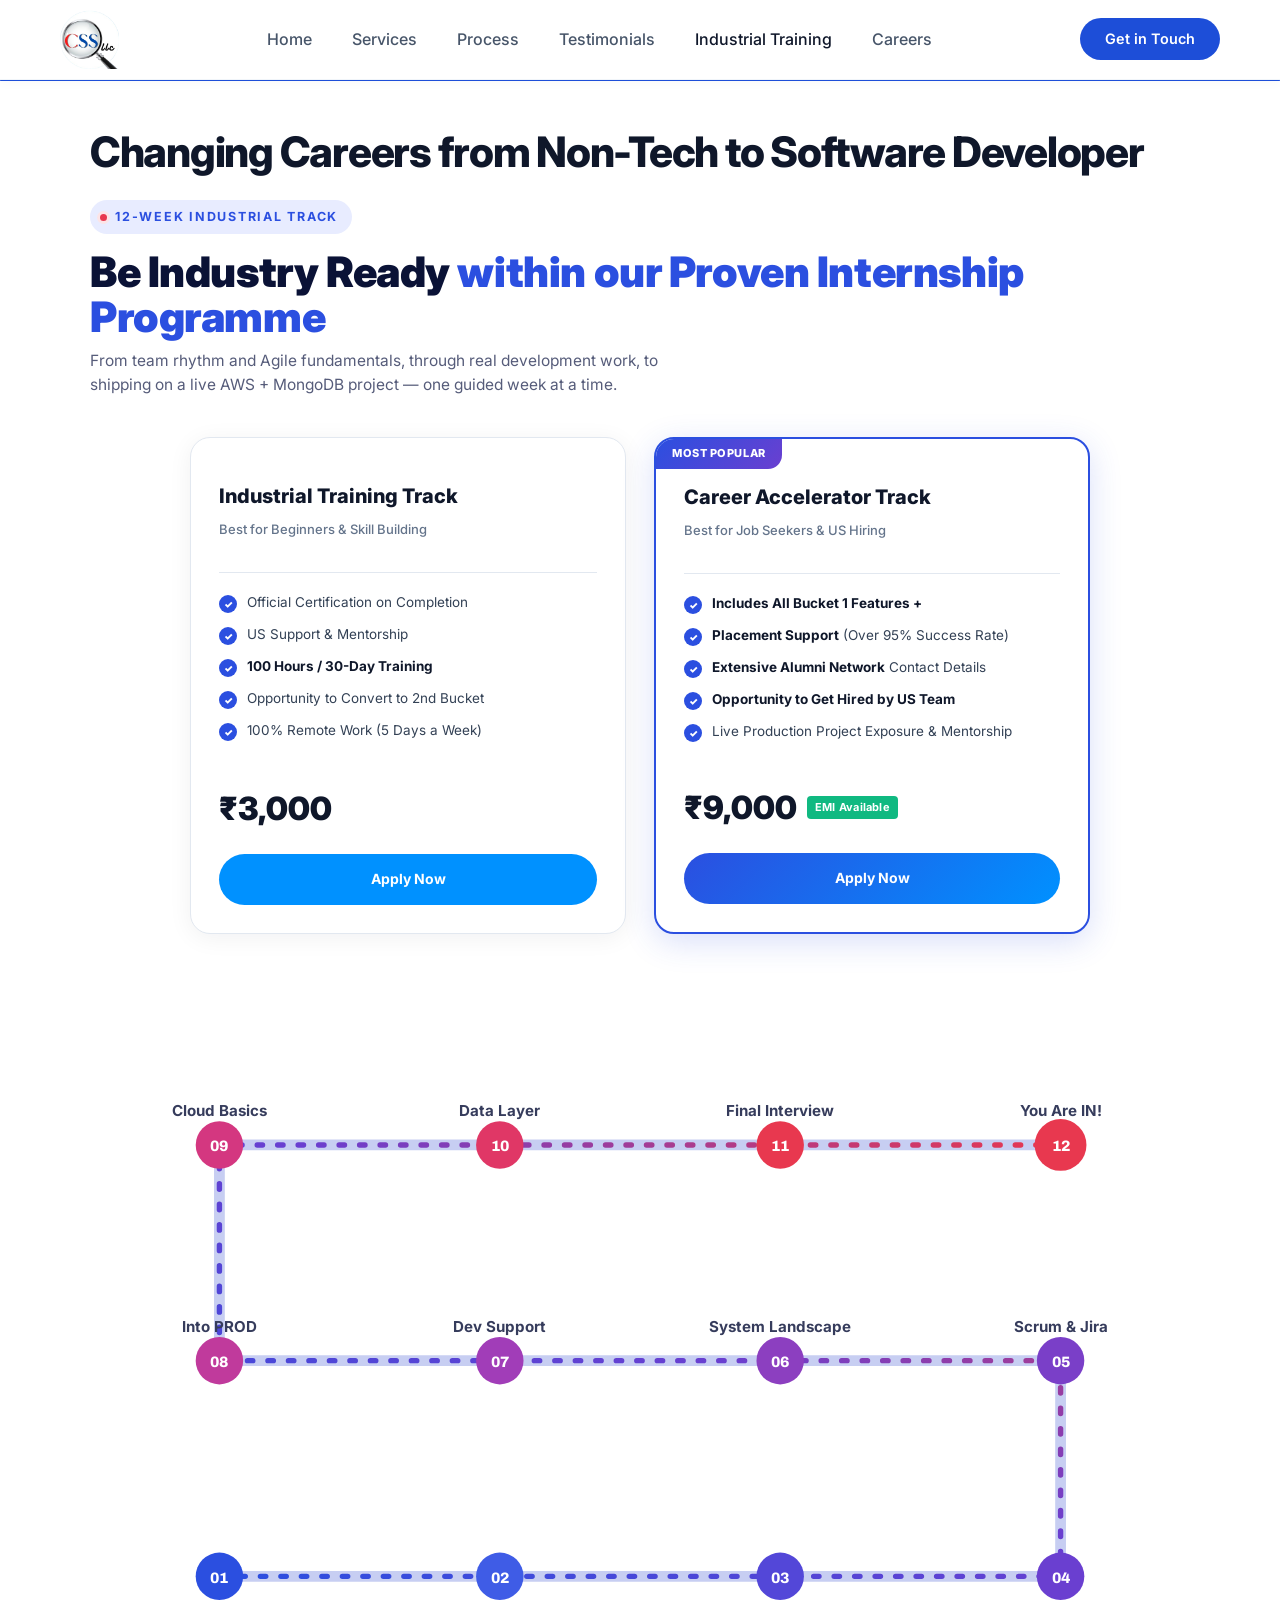
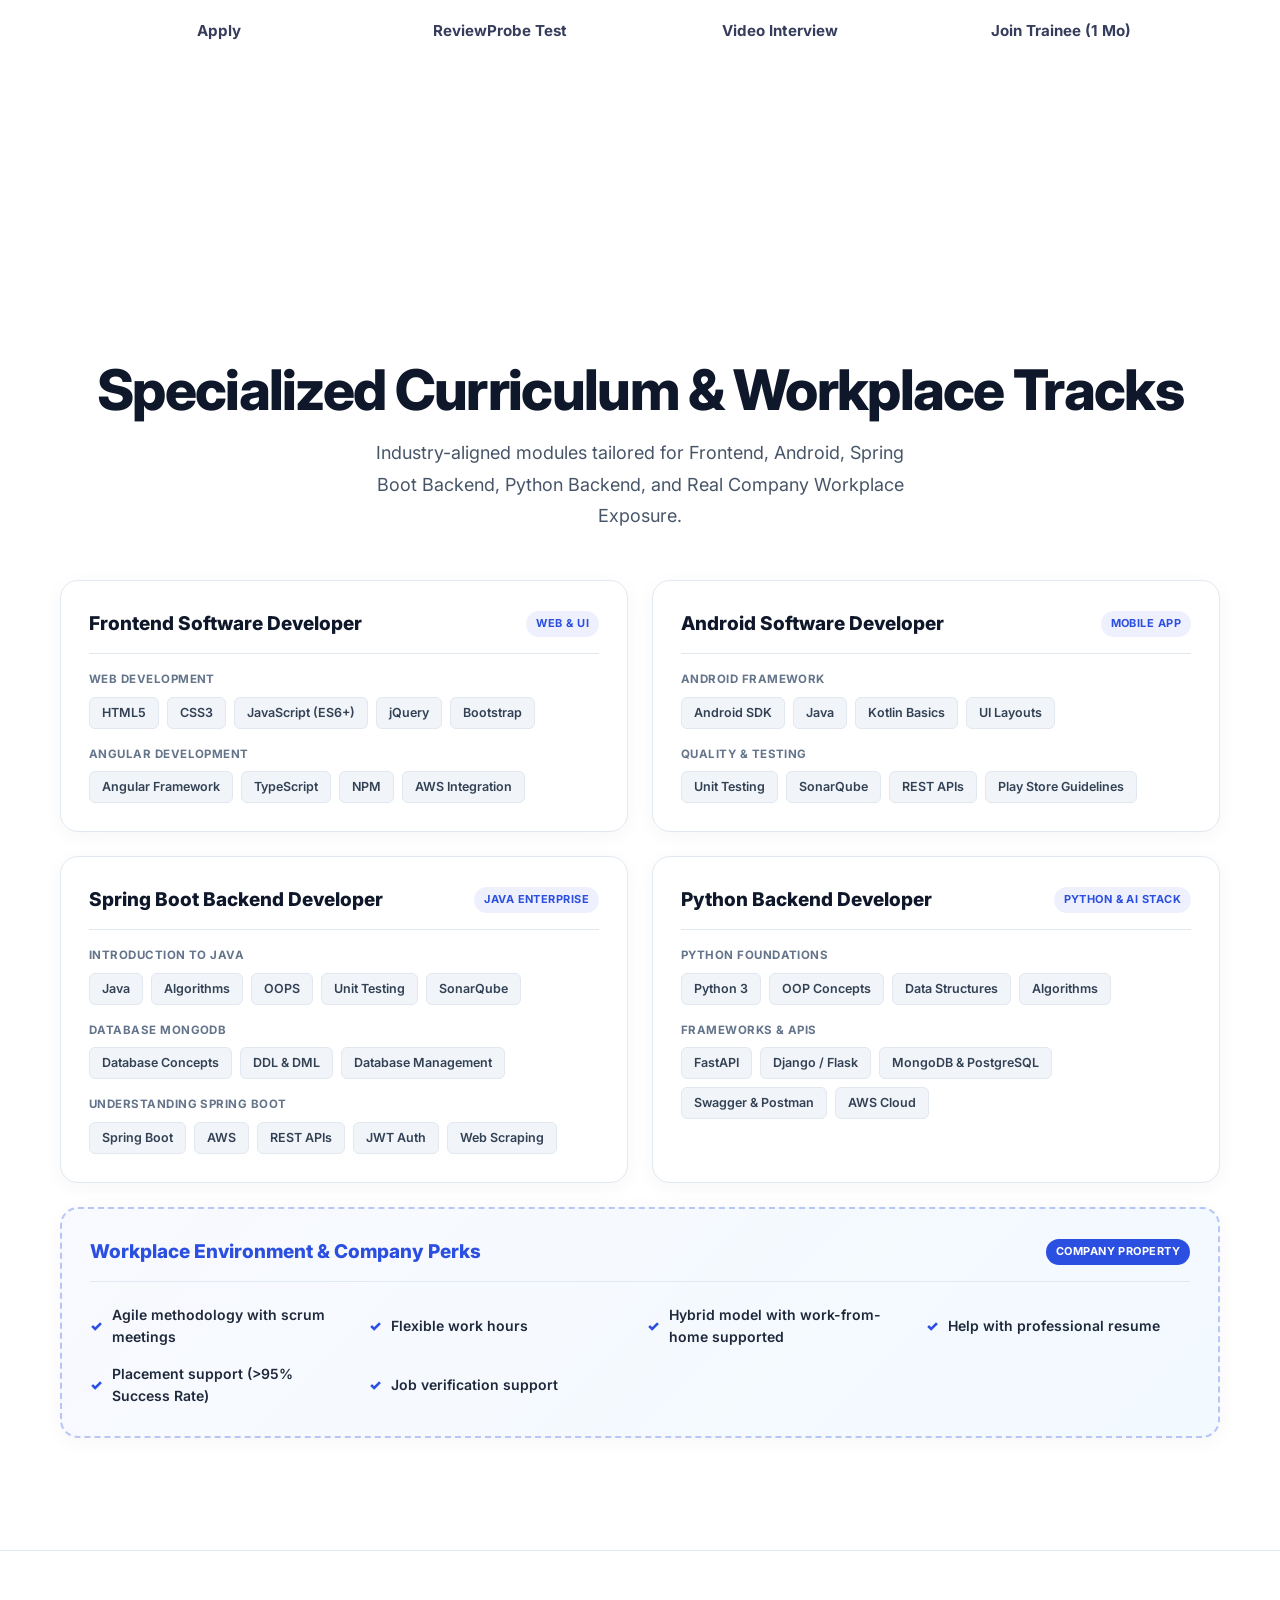
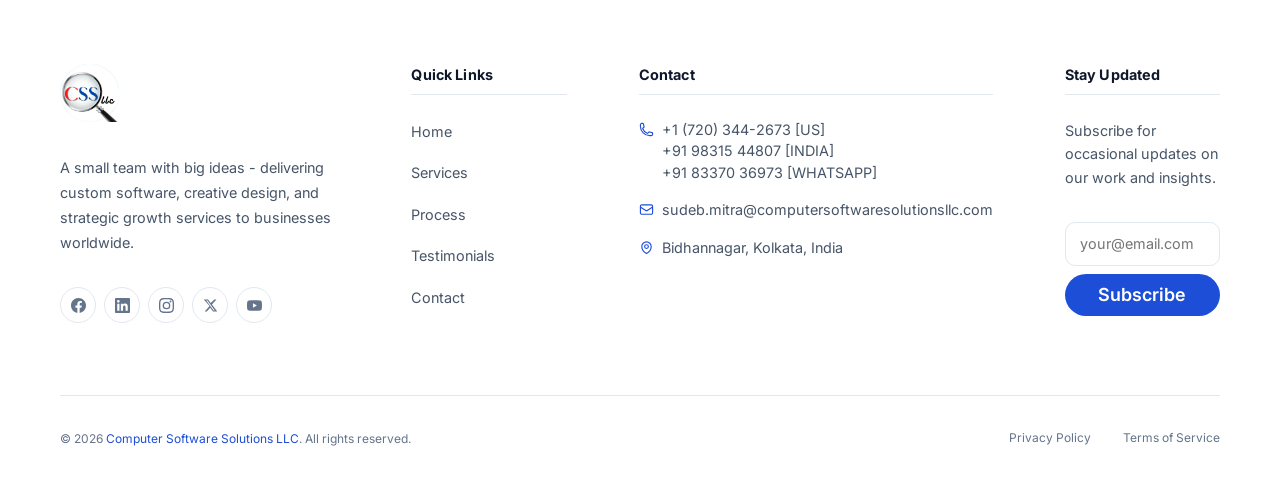
==== industrial-training.html @ b62bfe43 "MVP" ====
<!DOCTYPE html>
<html lang="en">
<head>
  <meta charset="UTF-8" />
  <meta name="viewport" content="width=device-width, initial-scale=1.0" />
  <meta name="description" content="IT Industrial Training by Computer Software Solutions LLC." />
  <title>Industrial Training | Computer Software Solutions LLC</title>

  <!-- Fonts -->
  <link rel="preconnect" href="https://fonts.googleapis.com" />
  <link rel="preconnect" href="https://fonts.gstatic.com" crossorigin />
  <link href="https://fonts.googleapis.com/css2?family=Archivo:wght@700;800;900&family=Inter:wght@400;500;600;700&display=swap" rel="stylesheet" />

  <!-- CSS -->
  <link rel="stylesheet" href="css/style.css" />
  <link rel="stylesheet" href="css/nav.css" />
  <link rel="stylesheet" href="css/footer.css" />
  <link rel="stylesheet" href="css/industrial-training.css" />
</head>

<body>

  <!-- NAVBAR -->
  <header>
    <nav id="navbar" role="navigation" aria-label="Main navigation">
      <div class="container">
        <div class="nav-inner">
          <button id="hamburger" class="hamburger" aria-label="Toggle navigation menu" aria-expanded="false" aria-controls="mobile-menu">
            <span class="hamburger-line"></span>
            <span class="hamburger-line"></span>
            <span class="hamburger-line"></span>
          </button>
          <a href="index.html" class="nav-logo" aria-label="Computer Software Solutions LLC - Home">
            <img src="assets/icons/logo.png" alt="CSSllc Logo" class="nav-logo-img" />
          </a>
          <ul class="nav-links" role="list">
            <li><a href="index.html">Home</a></li>
            <li><a href="index.html#services">Services</a></li>
            <li><a href="index.html#about">Process</a></li>
            <li><a href="index.html#testimonials">Testimonials</a></li>
            <li><a href="industrial-training.html" class="active">Industrial Training</a></li>
            <li><a href="#" data-open-modal="careers">Careers</a></li>
          </ul>
          <div class="nav-cta">
            <a href="index.html#contact" class="btn btn-primary" id="nav-cta-btn">Get in Touch</a>
          </div>
        </div>
      </div>
    </nav>

    <!-- Mobile Drawer -->
    <div id="mobile-menu" class="mobile-menu" role="dialog" aria-label="Mobile navigation">
      <ul class="mobile-menu-links" role="list">
        <li><a href="index.html">Home</a></li>
        <li><a href="index.html#services">Services</a></li>
        <li><a href="index.html#about">Process</a></li>
        <li><a href="index.html#testimonials">Testimonials</a></li>
        <li><a href="industrial-training.html" class="active">Industrial Training</a></li>
        <li><a href="#" data-open-modal="careers">Careers</a></li>
      </ul>
      <div class="mobile-menu-cta">
        <a href="index.html#contact" class="btn btn-primary">Get in Touch</a>
      </div>
    </div>
  </header>

  <!-- 1. FLOWCHART — 12-Week Industrial Track -->
  <style>
    /* ---- Flowchart section scoped styles ---- */
    .fc-wrap { max-width: 1100px; margin: 0 auto; }

    .fc-eyebrow {
      display: inline-flex; align-items: center; gap: 8px;
      font-size: 12.5px; font-weight: 700; letter-spacing: .14em;
      text-transform: uppercase; color: #2b4fe0;
      background: #e8ecff; padding: 7px 14px 7px 10px; border-radius: 999px;
    }
    .fc-eyebrow .fc-dot {
      width: 7px; height: 7px; border-radius: 50%;
      background: #e8384f; box-shadow: 0 0 0 3px #fce4e7;
    }
    .fc-title {
      font-weight: 900; font-size: clamp(26px, 4vw, 42px);
      line-height: 1.06; letter-spacing: -.01em;
      margin: 16px 0 10px; color: #0a1236;
    }
    .fc-title span { color: #2b4fe0; }
    .fc-sub {
      max-width: 580px; color: #565c7a;
      font-size: 15.5px; line-height: 1.55; margin-bottom: 40px;
    }

    /* diagram */
    .fc-diagram { position: relative; margin-bottom: 52px; }
    .fc-diagram svg { width: 100%; height: auto; display: block; overflow: visible; }
    .fc-node-label { font-family: 'Inter', sans-serif; }
    .fc-node-num   { font-family: 'Archivo', sans-serif; font-weight: 800; }
    /* ---- Conveyor belt animation ---- */
    @keyframes fcConveyorMove {
      from { stroke-dashoffset: 19; }
      to   { stroke-dashoffset: 0; }
    }
    .fc-moving-trail {
      animation: fcConveyorMove 0.8s linear infinite;
    }

    @media (max-width: 900px) { .fc-diagram-desktop { display: none; } }
    @media (min-width: 901px) { .fc-diagram-mobile  { display: none; } }

    /* mobile stepper */
    .fc-diagram-mobile { position: relative; padding-left: 40px; margin-bottom: 48px; }
    .fc-vline {
      position: absolute; left: 13px; top: 6px; bottom: 6px; width: 2px;
      background: repeating-linear-gradient(to bottom, #d7dcf3 0 6px, transparent 6px 12px);
    }
    .fc-m-node { position: relative; display: flex; align-items: center; gap: 12px; padding: 9px 0; }
    .fc-m-badge {
      width: 27px; height: 27px; border-radius: 50%; flex-shrink: 0;
      display: flex; align-items: center; justify-content: center;
      color: #fff; font-family: 'Archivo', sans-serif; font-weight: 800; font-size: 11.5px;
      position: relative; z-index: 1; margin-left: -40px;
    }
    .fc-m-title  { font-size: 13.5px; font-weight: 600; color: #10142c; }
    .fc-m-week   {
      font-size: 10.5px; font-weight: 700; color: #565c7a;
      text-transform: uppercase; letter-spacing: .06em; margin-right: 8px;
    }

    /* phase cards */
    .fc-phases { display: grid; grid-template-columns: repeat(3, 1fr); gap: 22px; }
    @media (max-width: 820px) { .fc-phases { grid-template-columns: 1fr; } }

    .fc-phase-card {
      background: #fff; border: 1px solid #d7dcf3; border-radius: 16px;
      padding: 22px 20px; box-shadow: 0 14px 30px -20px rgba(16,26,77,.28);
    }
    .fc-phase-head { display: flex; align-items: center; gap: 10px; margin-bottom: 14px; }
    .fc-phase-chip {
      width: 30px; height: 30px; border-radius: 9px; flex-shrink: 0;
      display: flex; align-items: center; justify-content: center;
      color: #fff; font-family: 'Archivo', sans-serif; font-weight: 800; font-size: 12px;
    }
    .fc-phase-name  { font-family: 'Archivo', sans-serif; font-weight: 800; font-size: 15.5px; color: #0a1236; }
    .fc-phase-weeks { font-size: 11px; color: #565c7a; font-weight: 600; }
    .fc-week-block  { margin-bottom: 14px; }
    .fc-week-block:last-child { margin-bottom: 0; }
    .fc-week-tag {
      display: inline-block; font-size: 10.5px; font-weight: 700;
      letter-spacing: .05em; text-transform: uppercase; color: #565c7a; margin-bottom: 4px;
    }
    .fc-week-desc { font-size: 13.5px; line-height: 1.45; color: #363c5c; }

    /* ---- Goal Bucket Cards ---- */
    .goals-container {
      max-width: 900px;
      margin: 40px auto 60px auto;
    }
    .goals-grid {
      display: grid;
      grid-template-columns: repeat(2, 1fr);
      gap: 28px;
      align-items: stretch;
    }
    @media (max-width: 768px) {
      .goals-grid { grid-template-columns: 1fr; }
    }
    .goal-card {
      position: relative;
      background: #ffffff;
      border: 1px solid #e2e8f0;
      border-radius: 20px;
      padding: 32px 28px 28px;
      display: flex;
      flex-direction: column;
      box-shadow: 0 4px 24px rgba(15, 23, 42, 0.06);
      transition: transform 0.25s ease, box-shadow 0.25s ease;
    }
    .goal-card:hover {
      transform: translateY(-4px);
      box-shadow: 0 12px 32px rgba(15, 23, 42, 0.12);
    }
    .goal-card.featured {
      border: 2px solid #2b4fe0;
      box-shadow: 0 8px 32px rgba(43, 79, 224, 0.18);
    }
    .popular-ribbon {
      position: absolute;
      top: 0;
      left: 0;
      background: linear-gradient(135deg, #2b4fe0, #6a3fd0);
      color: #ffffff;
      font-size: 11px;
      font-weight: 800;
      letter-spacing: 0.05em;
      padding: 6px 16px;
      border-top-left-radius: 18px;
      border-bottom-right-radius: 14px;
      text-transform: uppercase;
    }
    .goal-header {
      margin-bottom: 16px;
      padding-top: 10px;
    }
    .goal-title {
      font-size: 20px;
      font-weight: 800;
      color: #0f172a;
      margin-bottom: 4px;
    }
    .goal-subtitle {
      font-size: 13px;
      color: #64748b;
      font-weight: 500;
    }
    .goal-divider {
      height: 1px;
      background: #e2e8f0;
      margin: 14px 0 20px 0;
    }
    .goal-features {
      list-style: none;
      padding: 0;
      margin: 0 0 24px 0;
      display: flex;
      flex-direction: column;
      gap: 12px;
      flex-grow: 1;
    }
    .goal-features li {
      display: flex;
      align-items: flex-start;
      gap: 10px;
      font-size: 13.5px;
      color: #334155;
      line-height: 1.45;
    }
    .goal-features li strong {
      color: #0f172a;
    }
    .goal-check {
      width: 18px;
      height: 18px;
      border-radius: 50%;
      background: #2b4fe0;
      color: #ffffff;
      display: inline-flex;
      align-items: center;
      justify-content: center;
      font-size: 10px;
      font-weight: 900;
      flex-shrink: 0;
      margin-top: 2px;
    }
    .goal-price-wrap {
      margin-top: auto;
      padding-top: 16px;
      margin-bottom: 20px;
      display: flex;
      align-items: center;
      gap: 10px;
    }
    .goal-price {
      font-size: 32px;
      font-weight: 900;
      color: #0f172a;
    }
    .emi-tag {
      background: #10b981;
      color: #ffffff;
      font-size: 11px;
      font-weight: 700;
      padding: 3px 8px;
      border-radius: 4px;
      letter-spacing: 0.02em;
    }
    .goal-btn {
      width: 100%;
      padding: 14px 20px;
      border-radius: 9999px;
      border: none;
      background: #0091ff;
      color: #ffffff;
      font-size: 14px;
      font-weight: 700;
      cursor: pointer;
      text-align: center;
      text-decoration: none;
      transition: background 0.2s ease, transform 0.2s ease;
      display: block;
    }
    .goal-btn:hover {
      background: #0077e6;
      transform: translateY(-1px);
    }

    /* ---- Detailed Domain & Curriculum Cards ---- */
    .domain-cards-grid {
      display: grid;
      grid-template-columns: repeat(2, 1fr);
      gap: 24px;
      margin-top: 30px;
    }
    @media (max-width: 900px) {
      .domain-cards-grid {
        grid-template-columns: 1fr;
      }
    }
    .domain-card {
      background: #ffffff;
      border: 1px solid #e2e8f0;
      border-radius: 18px;
      padding: 28px;
      box-shadow: 0 4px 20px rgba(15, 23, 42, 0.04);
      display: flex;
      flex-direction: column;
      gap: 16px;
      transition: all 0.25s ease;
    }
    .domain-card:hover {
      transform: translateY(-3px);
      box-shadow: 0 10px 28px rgba(15, 23, 42, 0.08);
      border-color: #2b4fe0;
    }
    .domain-card-header {
      display: flex;
      align-items: center;
      justify-content: space-between;
      border-bottom: 1px solid #e2e8f0;
      padding-bottom: 14px;
    }
    .domain-card-title {
      font-size: 19px;
      font-weight: 800;
      color: #0f172a;
    }
    .domain-badge {
      font-size: 11px;
      font-weight: 700;
      padding: 4px 10px;
      border-radius: 9999px;
      background: rgba(43, 79, 224, 0.08);
      color: #2b4fe0;
      text-transform: uppercase;
      letter-spacing: 0.04em;
    }
    .domain-group {
      display: flex;
      flex-direction: column;
      gap: 8px;
    }
    .domain-group-label {
      font-size: 11.5px;
      font-weight: 700;
      color: #64748b;
      text-transform: uppercase;
      letter-spacing: 0.04em;
    }
    .domain-pill-list {
      display: flex;
      flex-wrap: wrap;
      gap: 8px;
    }
    .domain-pill {
      font-size: 12.5px;
      font-weight: 600;
      padding: 5px 12px;
      border-radius: 6px;
      background: #f1f5f9;
      color: #334155;
      border: 1px solid #e2e8f0;
    }
    .domain-card.workplace-card {
      grid-column: span 2;
      background: linear-gradient(135deg, rgba(43, 79, 224, 0.03), rgba(0, 145, 255, 0.05));
      border: 2px dashed rgba(43, 79, 224, 0.3);
    }
    @media (max-width: 900px) {
      .domain-card.workplace-card {
        grid-column: span 1;
      }
    }
  </style>

  <main style="padding-top: var(--nav-height);">
    <section id="it-flowchart" class="section" aria-label="12-Week Industrial Track Flowchart" style="padding-top: var(--space-2xl);">
      <div class="container">
        <div class="fc-wrap">

          <h1 class="section-title" style="margin-bottom: var(--space-lg); font-size: clamp(26px, 4vw, 42px); color: var(--text-primary); font-weight: 800; line-height: 1.15;">Changing Careers from Non-Tech to Software Developer</h1>

          <span class="fc-eyebrow"><span class="fc-dot"></span>12-WEEK INDUSTRIAL TRACK</span>
          <h2 class="fc-title">Be Industry Ready <span>within our Proven Internship Programme</span></h2>
          <p class="fc-sub">From team rhythm and Agile fundamentals, through real development work, to shipping on a live AWS + MongoDB project — one guided week at a time.</p>

          <!-- ========= 2 GOAL BUCKET CARDS ========= -->
          <div class="goals-container">
            <div class="goals-grid">
              
              <!-- Bucket 1 Card -->
              <div class="goal-card">
                <div class="goal-header">
                  <h3 class="goal-title">Industrial Training Track</h3>
                  <span class="goal-subtitle">Best for Beginners &amp; Skill Building</span>
                </div>
                <div class="goal-divider"></div>
                <ul class="goal-features">
                  <li><span class="goal-check">✓</span><span>Official Certification on Completion</span></li>
                  <li><span class="goal-check">✓</span><span>US Support &amp; Mentorship</span></li>
                  <li><span class="goal-check">✓</span><span><strong>100 Hours / 30-Day Training</strong></span></li>
                  <li><span class="goal-check">✓</span><span>Opportunity to Convert to 2nd Bucket</span></li>
                  <li><span class="goal-check">✓</span><span>100% Remote Work (5 Days a Week)</span></li>
                </ul>
                <div class="goal-price-wrap">
                  <span class="goal-price">₹3,000</span>
                </div>
                <a href="#contact" class="goal-btn">Apply Now</a>
              </div>

              <!-- Bucket 2 Card (Featured) -->
              <div class="goal-card featured">
                <div class="popular-ribbon">Most Popular</div>
                <div class="goal-header">
                  <h3 class="goal-title">Career Accelerator Track</h3>
                  <span class="goal-subtitle">Best for Job Seekers &amp; US Hiring</span>
                </div>
                <div class="goal-divider"></div>
                <ul class="goal-features">
                  <li><span class="goal-check">✓</span><span><strong>Includes All Bucket 1 Features +</strong></span></li>
                  <li><span class="goal-check">✓</span><span><strong>Placement Support</strong> (Over 95% Success Rate)</span></li>
                  <li><span class="goal-check">✓</span><span><strong>Extensive Alumni Network</strong> Contact Details</span></li>
                  <li><span class="goal-check">✓</span><span><strong>Opportunity to Get Hired by US Team</strong></span></li>
                  <li><span class="goal-check">✓</span><span>Live Production Project Exposure &amp; Mentorship</span></li>
                </ul>
                <div class="goal-price-wrap">
                  <span class="goal-price">₹9,000</span>
                  <span class="emi-tag">EMI Available</span>
                </div>
                <a href="#contact" class="goal-btn" style="background: linear-gradient(135deg, #2b4fe0, #0091ff);">Apply Now</a>
              </div>

            </div>
          </div>

          <!-- ========= DESKTOP SERPENTINE DIAGRAM ========= -->
          <div class="fc-diagram fc-diagram-desktop" aria-hidden="true">
            <svg viewBox="0 0 1020 640" xmlns="http://www.w3.org/2000/svg">
              <!-- track path -->
              <path d="M120,540 L380,540 L640,540 L900,540 L900,340 L640,340 L380,340 L120,340 L120,140 L380,140 L640,140 L900,140"
                fill="none" stroke="#c7cef2" stroke-width="10" stroke-linecap="round" stroke-linejoin="round"/>
              <path class="fc-moving-trail" d="M120,540 L380,540 L640,540 L900,540 L900,340 L640,340 L380,340 L120,340 L120,140 L380,140 L640,140 L900,140"
                fill="none" stroke="url(#fcTrailGrad)" stroke-width="5" stroke-linecap="round" stroke-linejoin="round" stroke-dasharray="5 14"/>
              <defs>
                <linearGradient id="fcTrailGrad" x1="0" y1="1" x2="1" y2="0">
                  <stop offset="0%"   stop-color="#2b4fe0"/>
                  <stop offset="55%"  stop-color="#6a3fd0"/>
                  <stop offset="100%" stop-color="#e8384f"/>
                </linearGradient>
              </defs>

              <!-- Row 1 (bottom, steps 1–4) labels below -->
              <g class="fc-node-label" fill="#363c5c" font-size="14">
                <text x="120" y="595" text-anchor="middle" font-weight="700">Apply</text>
                <text x="380" y="595" text-anchor="middle" font-weight="700">ReviewProbe Test</text>
                <text x="640" y="595" text-anchor="middle" font-weight="700">Video Interview</text>
                <text x="900" y="595" text-anchor="middle" font-weight="700">Join Trainee (1 Mo)</text>
              </g>

              <!-- Row 2 (middle, steps 5–8, right to left) labels above -->
              <g class="fc-node-label" fill="#363c5c" font-size="14">
                <text x="900" y="313" text-anchor="middle" font-weight="700">Scrum &amp; Jira</text>
                <text x="640" y="313" text-anchor="middle" font-weight="700">System Landscape</text>
                <text x="380" y="313" text-anchor="middle" font-weight="700">Dev Support</text>
                <text x="120" y="313" text-anchor="middle" font-weight="700">Into PROD</text>
              </g>

              <!-- Row 3 (top, steps 9–12, left to right) labels above -->
              <g class="fc-node-label" fill="#363c5c" font-size="14">
                <text x="120" y="113" text-anchor="middle" font-weight="700">Cloud Basics</text>
                <text x="380" y="113" text-anchor="middle" font-weight="700">Data Layer</text>
                <text x="640" y="113" text-anchor="middle" font-weight="700">Final Interview</text>
                <text x="900" y="113" text-anchor="middle" font-weight="700">You Are IN!</text>
              </g>

              <!-- Nodes -->
              <g>
                <circle cx="120" cy="540" r="22" fill="#2b4fe0"/>
                <circle cx="380" cy="540" r="22" fill="#3f5ce6"/>
                <circle cx="640" cy="540" r="22" fill="#5347d8"/>
                <circle cx="900" cy="540" r="22" fill="#6a3fd0"/>
                <circle cx="900" cy="340" r="22" fill="#7a3fc8"/>
                <circle cx="640" cy="340" r="22" fill="#8c3fc0"/>
                <circle cx="380" cy="340" r="22" fill="#a13db8"/>
                <circle cx="120" cy="340" r="22" fill="#c03a9c"/>
                <circle cx="120" cy="140" r="22" fill="#d43780"/>
                <circle cx="380" cy="140" r="22" fill="#e03766"/>
                <circle cx="640" cy="140" r="22" fill="#e8384f"/>
                <circle cx="900" cy="140" r="24" fill="#e8384f"/>
              </g>
              <g class="fc-node-num" fill="#fff" font-size="14" text-anchor="middle">
                <text x="120" y="546">01</text> <text x="380" y="546">02</text>
                <text x="640" y="546">03</text> <text x="900" y="546">04</text>
                <text x="900" y="346">05</text> <text x="640" y="346">06</text>
                <text x="380" y="346">07</text> <text x="120" y="346">08</text>
                <text x="120" y="146">09</text> <text x="380" y="146">10</text>
                <text x="640" y="146">11</text> <text x="900" y="146">12</text>
              </g>

            </svg>
          </div>

          <!-- ========= MOBILE STEPPER ========= -->
          <div class="fc-diagram fc-diagram-mobile" aria-label="12-step course roadmap">
            <div class="fc-vline"></div>
            <div class="fc-m-node"><div class="fc-m-badge" style="background:#2b4fe0">01</div><div><span class="fc-m-week">Step 1</span><span class="fc-m-title">Apply</span></div></div>
            <div class="fc-m-node"><div class="fc-m-badge" style="background:#3f5ce6">02</div><div><span class="fc-m-week">Step 2</span><span class="fc-m-title">ReviewProbe Screening Test</span></div></div>
            <div class="fc-m-node"><div class="fc-m-badge" style="background:#5347d8">03</div><div><span class="fc-m-week">Step 3</span><span class="fc-m-title">Online Video Interview</span></div></div>
            <div class="fc-m-node"><div class="fc-m-badge" style="background:#6a3fd0">04</div><div><span class="fc-m-week">Step 4</span><span class="fc-m-title">Join as Trainee (1 Month)</span></div></div>
            <div class="fc-m-node"><div class="fc-m-badge" style="background:#7a3fc8">05</div><div><span class="fc-m-week">Step 5</span><span class="fc-m-title">Scrum &amp; Jira Boards</span></div></div>
            <div class="fc-m-node"><div class="fc-m-badge" style="background:#8c3fc0">06</div><div><span class="fc-m-week">Step 6</span><span class="fc-m-title">System Landscape</span></div></div>
            <div class="fc-m-node"><div class="fc-m-badge" style="background:#a13db8">07</div><div><span class="fc-m-week">Step 7</span><span class="fc-m-title">Dev Support</span></div></div>
            <div class="fc-m-node"><div class="fc-m-badge" style="background:#c03a9c">08</div><div><span class="fc-m-week">Step 8</span><span class="fc-m-title">Into PROD</span></div></div>
            <div class="fc-m-node"><div class="fc-m-badge" style="background:#d43780">09</div><div><span class="fc-m-week">Step 9</span><span class="fc-m-title">Cloud Basics</span></div></div>
            <div class="fc-m-node"><div class="fc-m-badge" style="background:#e03766">10</div><div><span class="fc-m-week">Step 10</span><span class="fc-m-title">Data Layer</span></div></div>
            <div class="fc-m-node"><div class="fc-m-badge" style="background:#e8384f">11</div><div><span class="fc-m-week">Step 11</span><span class="fc-m-title">Final Interview</span></div></div>
            <div class="fc-m-node"><div class="fc-m-badge" style="background:#e8384f">12</div><div><span class="fc-m-week">Step 12</span><span class="fc-m-title">You Are IN! 🎉</span></div></div>
          </div>

        </div><!-- /.fc-wrap -->
      </div><!-- /.container -->
    </section>

    <!-- 2. SPECIALIZED CURRICULUM TRACKS & WORKPLACE ENVIRONMENT -->
    <section class="it-roadmap section">
      <div class="container">
        
        <div class="section-header centered" style="margin-bottom: var(--space-2xl);">
          <h2 class="section-title">Specialized Curriculum &amp; Workplace Tracks</h2>
          <p class="section-subtitle">
            Industry-aligned modules tailored for Frontend, Android, Spring Boot Backend, Python Backend, and Real Company Workplace Exposure.
          </p>
        </div>

        <div class="domain-cards-grid">

          <!-- Card 1: Frontend Software Developer -->
          <div class="domain-card">
            <div class="domain-card-header">
              <h3 class="domain-card-title">Frontend Software Developer</h3>
              <span class="domain-badge">Web &amp; UI</span>
            </div>
            
            <div class="domain-group">
              <span class="domain-group-label">Web Development</span>
              <div class="domain-pill-list">
                <span class="domain-pill">HTML5</span>
                <span class="domain-pill">CSS3</span>
                <span class="domain-pill">JavaScript (ES6+)</span>
                <span class="domain-pill">jQuery</span>
                <span class="domain-pill">Bootstrap</span>
              </div>
            </div>

            <div class="domain-group">
              <span class="domain-group-label">Angular Development</span>
              <div class="domain-pill-list">
                <span class="domain-pill">Angular Framework</span>
                <span class="domain-pill">TypeScript</span>
                <span class="domain-pill">NPM</span>
                <span class="domain-pill">AWS Integration</span>
              </div>
            </div>
          </div>

          <!-- Card 2: Android Software Developer -->
          <div class="domain-card">
            <div class="domain-card-header">
              <h3 class="domain-card-title">Android Software Developer</h3>
              <span class="domain-badge">Mobile App</span>
            </div>

            <div class="domain-group">
              <span class="domain-group-label">Android Framework</span>
              <div class="domain-pill-list">
                <span class="domain-pill">Android SDK</span>
                <span class="domain-pill">Java</span>
                <span class="domain-pill">Kotlin Basics</span>
                <span class="domain-pill">UI Layouts</span>
              </div>
            </div>

            <div class="domain-group">
              <span class="domain-group-label">Quality &amp; Testing</span>
              <div class="domain-pill-list">
                <span class="domain-pill">Unit Testing</span>
                <span class="domain-pill">SonarQube</span>
                <span class="domain-pill">REST APIs</span>
                <span class="domain-pill">Play Store Guidelines</span>
              </div>
            </div>
          </div>

          <!-- Card 3: Spring Boot Backend Developer -->
          <div class="domain-card">
            <div class="domain-card-header">
              <h3 class="domain-card-title">Spring Boot Backend Developer</h3>
              <span class="domain-badge">Java Enterprise</span>
            </div>

            <div class="domain-group">
              <span class="domain-group-label">Introduction to Java</span>
              <div class="domain-pill-list">
                <span class="domain-pill">Java</span>
                <span class="domain-pill">Algorithms</span>
                <span class="domain-pill">OOPS</span>
                <span class="domain-pill">Unit Testing</span>
                <span class="domain-pill">SonarQube</span>
              </div>
            </div>

            <div class="domain-group">
              <span class="domain-group-label">Database MongoDB</span>
              <div class="domain-pill-list">
                <span class="domain-pill">Database Concepts</span>
                <span class="domain-pill">DDL &amp; DML</span>
                <span class="domain-pill">Database Management</span>
              </div>
            </div>

            <div class="domain-group">
              <span class="domain-group-label">Understanding Spring Boot</span>
              <div class="domain-pill-list">
                <span class="domain-pill">Spring Boot</span>
                <span class="domain-pill">AWS</span>
                <span class="domain-pill">REST APIs</span>
                <span class="domain-pill">JWT Auth</span>
                <span class="domain-pill">Web Scraping</span>
              </div>
            </div>
          </div>

          <!-- Card 4: Python Backend Developer -->
          <div class="domain-card">
            <div class="domain-card-header">
              <h3 class="domain-card-title">Python Backend Developer</h3>
              <span class="domain-badge">Python &amp; AI Stack</span>
            </div>

            <div class="domain-group">
              <span class="domain-group-label">Python Foundations</span>
              <div class="domain-pill-list">
                <span class="domain-pill">Python 3</span>
                <span class="domain-pill">OOP Concepts</span>
                <span class="domain-pill">Data Structures</span>
                <span class="domain-pill">Algorithms</span>
              </div>
            </div>

            <div class="domain-group">
              <span class="domain-group-label">Frameworks &amp; APIs</span>
              <div class="domain-pill-list">
                <span class="domain-pill">FastAPI</span>
                <span class="domain-pill">Django / Flask</span>
                <span class="domain-pill">MongoDB &amp; PostgreSQL</span>
                <span class="domain-pill">Swagger &amp; Postman</span>
                <span class="domain-pill">AWS Cloud</span>
              </div>
            </div>
          </div>

          <!-- Card 5: Workplace Environment (Full Width) -->
          <div class="domain-card workplace-card">
            <div class="domain-card-header">
              <h3 class="domain-card-title" style="color: #2b4fe0;">Workplace Environment &amp; Company Perks</h3>
              <span class="domain-badge" style="background: #2b4fe0; color: #fff;">Company Property</span>
            </div>

            <div style="display: grid; grid-template-columns: repeat(auto-fit, minmax(260px, 1fr)); gap: 14px; margin-top: 6px;">
              <div style="display: flex; align-items: center; gap: 10px; font-size: 14px; font-weight: 600; color: #1e293b;">
                <span style="color: #2b4fe0; font-weight: 900;">✓</span> Agile methodology with scrum meetings
              </div>
              <div style="display: flex; align-items: center; gap: 10px; font-size: 14px; font-weight: 600; color: #1e293b;">
                <span style="color: #2b4fe0; font-weight: 900;">✓</span> Flexible work hours
              </div>
              <div style="display: flex; align-items: center; gap: 10px; font-size: 14px; font-weight: 600; color: #1e293b;">
                <span style="color: #2b4fe0; font-weight: 900;">✓</span> Hybrid model with work-from-home supported
              </div>
              <div style="display: flex; align-items: center; gap: 10px; font-size: 14px; font-weight: 600; color: #1e293b;">
                <span style="color: #2b4fe0; font-weight: 900;">✓</span> Help with professional resume
              </div>
              <div style="display: flex; align-items: center; gap: 10px; font-size: 14px; font-weight: 600; color: #1e293b;">
                <span style="color: #2b4fe0; font-weight: 900;">✓</span> Placement support (&gt;95% Success Rate)
              </div>
              <div style="display: flex; align-items: center; gap: 10px; font-size: 14px; font-weight: 600; color: #1e293b;">
                <span style="color: #2b4fe0; font-weight: 900;">✓</span> Job verification support
              </div>
            </div>
          </div>

        </div>

      </div>
    </section>

  </main>

  <!-- FOOTER -->
  <footer id="footer" role="contentinfo">
    <div class="container">
      <div class="footer-main">
        <div class="footer-grid">

          <!-- Brand -->
          <div class="footer-brand">
            <a href="index.html" class="footer-logo" aria-label="CSSllc - Home">
              <img src="assets/icons/logo.png" alt="CSSllc Logo" class="footer-logo-img" />
            </a>
            <p class="footer-blurb">
              A small team with big ideas - delivering custom software, creative design,
              and strategic growth services to businesses worldwide.
            </p>
            <div class="footer-socials">
              <!-- Facebook -->
              <a href="https://facebook.com/csslc.india" class="footer-social-link" aria-label="CSSllc on Facebook" target="_blank" rel="noopener noreferrer">
                <svg xmlns="http://www.w3.org/2000/svg" viewBox="0 0 24 24" fill="currentColor" aria-hidden="true"><path d="M24 12.073c0-6.627-5.373-12-12-12s-12 5.373-12 12c0 5.99 4.388 10.954 10.125 11.854v-8.385H7.078v-3.47h3.047V9.43c0-3.007 1.792-4.669 4.533-4.669 1.312 0 2.686.235 2.686.235v2.953H15.83c-1.491 0-1.956.925-1.956 1.874v2.25h3.328l-.532 3.47h-2.796v8.385C19.612 23.027 24 18.062 24 12.073z"/></svg>
              </a>
              <!-- LinkedIn -->
              <a href="#" class="footer-social-link" aria-label="CSSllc on LinkedIn" rel="noopener noreferrer">
                <svg xmlns="http://www.w3.org/2000/svg" viewBox="0 0 24 24" fill="currentColor" aria-hidden="true"><path d="M20.447 20.452h-3.554v-5.569c0-1.328-.027-3.037-1.852-3.037-1.853 0-2.136 1.445-2.136 2.939v5.667H9.351V9h3.414v1.561h.046c.477-.9 1.637-1.85 3.37-1.85 3.601 0 4.267 2.37 4.267 5.455v6.286zM5.337 7.433a2.062 2.062 0 0 1-2.063-2.065 2.064 2.064 0 1 1 2.063 2.065zm1.782 13.019H3.555V9h3.564v11.452zM22.225 0H1.771C.792 0 0 .774 0 1.729v20.542C0 23.227.792 24 1.771 24h20.451C23.2 24 24 23.227 24 22.271V1.729C24 .774 23.2 0 22.222 0h.003z"/></svg>
              </a>
              <!-- Instagram -->
              <a href="#" class="footer-social-link" aria-label="CSSllc on Instagram" rel="noopener noreferrer">
                <svg xmlns="http://www.w3.org/2000/svg" viewBox="0 0 24 24" fill="currentColor" aria-hidden="true"><path d="M12 2.163c3.204 0 3.584.012 4.85.07 3.252.148 4.771 1.691 4.919 4.919.058 1.265.069 1.645.069 4.849 0 3.205-.012 3.584-.069 4.849-.149 3.225-1.664 4.771-4.919 4.919-1.266.058-1.644.07-4.85.07-3.204 0-3.584-.012-4.849-.07-3.26-.149-4.771-1.699-4.919-4.92-.058-1.265-.07-1.644-.07-4.849 0-3.204.013-3.583.07-4.849.149-3.227 1.664-4.771 4.919-4.919 1.266-.057 1.645-.069 4.849-.069zM12 0C8.741 0 8.333.014 7.053.072 2.695.272.273 2.69.073 7.052.014 8.333 0 8.741 0 12c0 3.259.014 3.668.072 4.948.2 4.358 2.618 6.78 6.98 6.98C8.333 23.986 8.741 24 12 24c3.259 0 3.668-.014 4.948-.072 4.354-.2 6.782-2.618 6.979-6.98.059-1.28.073-1.689.073-4.948 0-3.259-.014-3.667-.072-4.947-.196-4.354-2.617-6.78-6.979-6.98C15.668.014 15.259 0 12 0zm0 5.838a6.162 6.162 0 1 0 0 12.324 6.162 6.162 0 0 0 0-12.324zM12 16a4 4 0 1 1 0-8 4 4 0 0 1 0 8zm6.406-11.845a1.44 1.44 0 1 0 0 2.881 1.44 1.44 0 0 0 0-2.881z"/></svg>
              </a>
              <!-- Twitter/X -->
              <a href="#" class="footer-social-link" aria-label="CSSllc on X (Twitter)" rel="noopener noreferrer">
                <svg xmlns="http://www.w3.org/2000/svg" viewBox="0 0 24 24" fill="currentColor" aria-hidden="true"><path d="M18.244 2.25h3.308l-7.227 8.26 8.502 11.24H16.17l-4.714-6.231-5.401 6.231H2.744l7.737-8.835L1.254 2.25H8.08l4.259 5.629L18.244 2.25zM17.083 20.06h1.833L7.084 4.126H5.117z"/></svg>
              </a>
              <!-- YouTube -->
              <a href="#" class="footer-social-link" aria-label="CSSllc on YouTube" rel="noopener noreferrer">
                <svg xmlns="http://www.w3.org/2000/svg" viewBox="0 0 24 24" fill="currentColor" aria-hidden="true"><path d="M23.498 6.186a3.016 3.016 0 0 0-2.122-2.136C19.505 3.545 12 3.545 12 3.545s-7.505 0-9.377.505A3.017 3.017 0 0 0 .502 6.186C0 8.07 0 12 0 12s0 3.93.502 5.814a3.016 3.016 0 0 0 2.122 2.136c1.871.505 9.376.505 9.376.505s7.505 0 9.377-.505a3.015 3.015 0 0 0 2.122-2.136C24 15.93 24 12 24 12s0-3.93-.502-5.814zM9.545 15.568V8.432L15.818 12l-6.273 3.568z"/></svg>
              </a>
            </div>
          </div>

          <!-- Quick Links -->
          <div class="footer-col">
            <h3 class="footer-col-title">Quick Links</h3>
            <nav aria-label="Footer quick links">
              <ul class="footer-links">
                <li><a href="index.html">Home</a></li>
                <li><a href="index.html#services">Services</a></li>
                <li><a href="index.html#about">Process</a></li>
                <li><a href="index.html#testimonials">Testimonials</a></li>
                <li><a href="index.html#contact">Contact</a></li>
              </ul>
            </nav>
          </div>

          <!-- Contact Info -->
          <div class="footer-col">
            <h3 class="footer-col-title">Contact</h3>
            <ul class="footer-contact-items">
              <li class="footer-contact-item">
                <svg xmlns="http://www.w3.org/2000/svg" fill="none" viewBox="0 0 24 24" stroke-width="1.8" stroke="currentColor" aria-hidden="true"><path stroke-linecap="round" stroke-linejoin="round" d="M2.25 6.75c0 8.284 6.716 15 15 15h2.25a2.25 2.25 0 0 0 2.25-2.25v-1.372c0-.516-.351-.966-.852-1.091l-4.423-1.106c-.44-.11-.902.055-1.173.417l-.97 1.293c-.282.376-.769.542-1.21.38a12.035 12.035 0 0 1-7.143-7.143c-.162-.441.004-.928.38-1.21l1.293-.97c.363-.271.527-.734.417-1.173L6.963 3.102a1.125 1.125 0 0 0-1.091-.852H4.5A2.25 2.25 0 0 0 2.25 4.5v2.25z"/></svg>
                <div>
                  <a href="tel:+17203442673">+1 (720) 344-2673 [US]</a><br />
                  <a href="tel:+919831544807">+91 98315 44807 [INDIA]</a><br />
                  <a href="https://wa.me/918337036973" target="_blank" rel="noopener">+91 83370 36973 [WHATSAPP]</a>
                </div>
              </li>
              <li class="footer-contact-item">
                <svg xmlns="http://www.w3.org/2000/svg" fill="none" viewBox="0 0 24 24" stroke-width="1.8" stroke="currentColor" aria-hidden="true"><path stroke-linecap="round" stroke-linejoin="round" d="M21.75 6.75v10.5a2.25 2.25 0 0 1-2.25 2.25h-15a2.25 2.25 0 0 1-2.25-2.25V6.75m19.5 0A2.25 2.25 0 0 0 19.5 4.5h-15a2.25 2.25 0 0 0-2.25 2.25m19.5 0v.243a2.25 2.25 0 0 1-1.07 1.916l-7.5 4.615a2.25 2.25 0 0 1-2.36 0L3.32 8.91a2.25 2.25 0 0 1-1.07-1.916V6.75"/></svg>
                <a href="mailto:sudeb.mitra@computersoftwaresolutionsllc.com">sudeb.mitra@computersoftwaresolutionsllc.com</a>
              </li>
              <li class="footer-contact-item">
                <svg xmlns="http://www.w3.org/2000/svg" fill="none" viewBox="0 0 24 24" stroke-width="1.8" stroke="currentColor" aria-hidden="true"><path stroke-linecap="round" stroke-linejoin="round" d="M15 10.5a3 3 0 1 1-6 0 3 3 0 0 1 6 0Z"/><path stroke-linecap="round" stroke-linejoin="round" d="M19.5 10.5c0 7.142-7.5 11.25-7.5 11.25S4.5 17.642 4.5 10.5a7.5 7.5 0 1 1 15 0Z"/></svg>
                <span>Bidhannagar, Kolkata, India</span>
              </li>
            </ul>
          </div>

          <!-- Newsletter -->
          <div class="footer-col">
            <h3 class="footer-col-title">Stay Updated</h3>
            <p style="font-size:var(--fs-sm);color:var(--text-secondary);line-height:1.65;">
              Subscribe for occasional updates on our work and insights.
            </p>
            <form class="newsletter-form" aria-label="Newsletter subscription" novalidate style="display:flex;flex-direction:column;gap:var(--space-sm);margin-top:var(--space-sm);">
              <input type="email" class="newsletter-input" placeholder="your@email.com"
                aria-label="Email for newsletter" autocomplete="email"
                style="background:var(--bg-card);border:1px solid var(--border);border-radius:var(--radius-md);padding:0.75rem 0.9rem;color:var(--text-primary);font-size:var(--fs-sm);outline:none;width:100%;min-height:44px;transition:border-color var(--transition-fast);" />
              <button type="submit" class="btn btn-primary newsletter-btn" id="newsletter-submit-btn"
                style="width:100%;padding:0.7rem;">Subscribe</button>
            </form>
          </div>

        </div>
      </div>

      <!-- Footer Bottom -->
      <div class="footer-bottom">
        <p class="footer-copyright">
          &copy; <span id="footer-year"></span>
          <a href="index.html">Computer Software Solutions LLC</a>. All rights reserved.
        </p>
        <nav class="footer-bottom-links" aria-label="Legal">
          <a href="#">Privacy Policy</a>
          <a href="#">Terms of Service</a>
        </nav>
      </div>

    </div>
  </footer>

  <script src="js/main.js" defer></script>
  <script>document.getElementById('footer-year').textContent = new Date().getFullYear();</script>
</body>
</html>
---- css/style.css ----
/* ============================================================
   CSSLLC — Global Design System v2
   style.css | Dark editorial charcoal palette (per DESIGN.md)
   ============================================================ */

/* ---------- Google Fonts ---------- */
@import url('https://fonts.googleapis.com/css2?family=Inter:ital,wght@0,300;0,400;0,500;0,600;0,700;0,800;0,900;1,400&display=swap');

/* ---------- Design Tokens ---------- */
:root {
  /* Colors — Modern Blue & White light theme */
  --bg-primary:     #FFFFFF;
  --bg-secondary:   #F8FAFC;
  --bg-card:        #FFFFFF;
  --bg-card-hover:  #EFF6FF;
  --text-primary:   #0F172A;
  --text-secondary: #475569;
  --text-muted:     #64748B;
  --accent:         #1D4ED8;
  --accent-hover:   #1E40AF;
  --accent-light:   rgba(29, 78, 216, 0.08);
  --border:         #E2E8F0;
  --border-accent:  rgba(29, 78, 216, 0.3);
  --border-light:   #F1F5F9;

  /* Typography */
  --font-family: 'Inter', -apple-system, BlinkMacSystemFont, 'Segoe UI', sans-serif;
  --fs-xs:   clamp(0.65rem,  1.4vw, 0.75rem);
  --fs-sm:   clamp(0.8rem,   1.8vw, 0.9rem);
  --fs-base: clamp(0.9rem,   2vw,   1rem);
  --fs-md:   clamp(1rem,     2.2vw, 1.125rem);
  --fs-lg:   clamp(1.1rem,   2.5vw, 1.25rem);
  --fs-xl:   clamp(1.2rem,   3vw,   1.5rem);
  --fs-2xl:  clamp(1.4rem,   3.5vw, 2rem);
  --fs-3xl:  clamp(1.8rem,   4vw,   2.5rem);
  --fs-4xl:  clamp(2.2rem,   5.5vw, 3.5rem);
  --fs-hero: clamp(2.4rem,   6.5vw, 5rem);

  /* Spacing */
  --space-xs:  0.25rem;
  --space-sm:  0.5rem;
  --space-md:  1rem;
  --space-lg:  1.5rem;
  --space-xl:  2rem;
  --space-2xl: 3rem;
  --space-3xl: 4.5rem;
  --space-4xl: 7rem;
  --section-py: clamp(4rem, 9vw, 7rem);

  /* Borders & Shape */
  --radius-sm:   4px;
  --radius-md:   10px;
  --radius-lg:   16px;
  --radius-pill: 9999px;

  /* Transitions */
  --transition-fast: 0.15s ease;
  --transition-base: 0.28s ease;
  --transition-slow: 0.5s ease;

  /* Layout */
  --container-max: 1240px;
  --container-px:  clamp(1.25rem, 5vw, 2.5rem);
  --nav-height:    80px;
}

/* ---------- Reset ---------- */
*, *::before, *::after {
  box-sizing: border-box;
  margin: 0;
  padding: 0;
}

html {
  scroll-behavior: smooth;
  scroll-padding-top: var(--nav-height);
  font-size: 16px;
}

body {
  font-family: var(--font-family);
  font-size: var(--fs-base);
  color: var(--text-primary);
  background-color: var(--bg-primary);
  line-height: 1.6;
  overflow-x: hidden;
  -webkit-font-smoothing: antialiased;
}

img, video { max-width: 100%; height: auto; display: block; }
a { color: inherit; text-decoration: none; }
ul, ol { list-style: none; }
button, input, textarea, select { font-family: inherit; font-size: inherit; }
button { cursor: pointer; border: none; background: none; }

/* ---------- Container ---------- */
.container {
  width: 100%;
  max-width: var(--container-max);
  margin-inline: auto;
  padding-inline: var(--container-px);
}

/* ---------- Section ---------- */
.section {
  padding-block: var(--section-py);
  position: relative;
}

.section-eyebrow {
  display: block;
  font-size: var(--fs-xs);
  font-weight: 700;
  letter-spacing: 0.18em;
  text-transform: uppercase;
  color: var(--accent);
  margin-bottom: var(--space-md);
}

.section-header {
  margin-bottom: var(--space-3xl);
}

.section-header.centered {
  text-align: center;
}

.section-header.centered .section-subtitle {
  margin-inline: auto;
}

.section-title {
  font-size: var(--fs-4xl);
  font-weight: 800;
  line-height: 1.1;
  letter-spacing: -0.03em;
  color: var(--text-primary);
  margin-bottom: var(--space-md);
}

.section-subtitle {
  font-size: var(--fs-md);
  color: var(--text-secondary);
  line-height: 1.75;
  max-width: 560px;
}

/* ---------- Buttons ---------- */
.btn {
  display: inline-flex;
  align-items: center;
  justify-content: center;
  gap: 0.5rem;
  font-family: var(--font-family);
  font-size: var(--fs-md);
  font-weight: 600;
  text-decoration: none;
  border-radius: var(--radius-pill);
  transition: all var(--transition-fast);
  cursor: pointer;
  border: 1px solid transparent;
  line-height: 1;
}

.btn-primary {
  background-color: var(--accent);
  color: #FFFFFF;
  padding: 1rem 2.5rem;
}

.btn-primary:hover {
  background-color: var(--accent-hover);
  transform: translateY(-2px);
  box-shadow: 0 8px 20px rgba(29, 78, 216, 0.25);
}

.btn-primary:focus-visible {
  outline: 2px solid var(--accent);
  outline-offset: 3px;
}

.btn-outline {
  background: transparent;
  color: var(--accent);
  border: 1.5px solid var(--accent);
  padding: 1rem 2.5rem;
}

.btn-outline:hover {
  border-color: var(--accent-hover);
  background-color: var(--accent-light);
  color: var(--accent-hover);
  transform: translateY(-1px);
}

.btn-outline:focus-visible {
  outline: 2px solid var(--accent);
  outline-offset: 3px;
}

.btn svg { width: 17px; height: 17px; flex-shrink: 0; }

/* ---------- Scroll Reveal ---------- */
.reveal {
  opacity: 0;
  transform: translateY(24px);
  transition: opacity 0.55s ease, transform 0.55s ease;
}

.reveal.visible { opacity: 1; transform: translateY(0); }

.reveal-left {
  opacity: 0;
  transform: translateX(-32px);
  transition: opacity 0.55s ease, transform 0.55s ease;
}

.reveal-left.visible { opacity: 1; transform: translateX(0); }

.reveal-right {
  opacity: 0;
  transform: translateX(32px);
  transition: opacity 0.55s ease, transform 0.55s ease;
}

.reveal-right.visible { opacity: 1; transform: translateX(0); }

/* ---------- Scrollbar ---------- */
::-webkit-scrollbar { width: 5px; height: 5px; }
::-webkit-scrollbar-track { background: var(--bg-secondary); }
::-webkit-scrollbar-thumb { background: rgba(29, 78, 216, 0.25); border-radius: 99px; }
::-webkit-scrollbar-thumb:hover { background: var(--accent); }

/* ---------- Selection ---------- */
::selection { background: rgba(29, 78, 216, 0.15); color: var(--text-primary); }

/* ---------- Focus ---------- */
:focus-visible { outline: 2px solid var(--accent); outline-offset: 3px; }

/* ---------- Modals ---------- */
.modal {
  position: fixed;
  inset: 0;
  z-index: 9999;
  display: flex;
  align-items: center;
  justify-content: center;
  padding: var(--space-md);
  opacity: 0;
  visibility: hidden;
  transition: opacity var(--transition-base), visibility var(--transition-base);
}

.modal.is-open {
  opacity: 1;
  visibility: visible;
}

.modal-backdrop {
  position: absolute;
  inset: 0;
  background-color: rgba(15, 23, 42, 0.5);
  backdrop-filter: blur(4px);
}

.modal-content {
  position: relative;
  background-color: var(--bg-primary);
  border: 1px solid var(--border);
  border-radius: var(--radius-lg);
  padding: var(--space-xl);
  width: 100%;
  max-width: 480px;
  transform: translateY(20px) scale(0.98);
  transition: transform var(--transition-base);
  box-shadow: 0 20px 40px rgba(15, 23, 42, 0.12);
}

.modal.is-open .modal-content {
  transform: translateY(0) scale(1);
}

.modal-close {
  position: absolute;
  top: 1rem;
  right: 1rem;
  background: none;
  border: none;
  font-size: 2rem;
  line-height: 1;
  color: var(--text-muted);
  cursor: pointer;
  transition: color var(--transition-fast);
}

.modal-close:hover {
  color: var(--text-primary);
}

.modal-title {
  font-size: var(--fs-xl);
  font-weight: 700;
  color: var(--text-primary);
  margin-bottom: var(--space-sm);
}

.modal-body {
  font-size: var(--fs-md);
  color: var(--text-secondary);
  line-height: 1.6;
  margin-bottom: var(--space-lg);
}

.modal-body a {
  color: var(--accent);
  text-decoration: underline;
  text-underline-offset: 4px;
}

.modal-body a:hover {
  color: var(--bg-primary);
  background-color: var(--accent);
  text-decoration: none;
}

.modal-actions {
  display: flex;
  justify-content: flex-end;
}
---- css/nav.css ----
/* ============================================================
   CSSLLC — Navigation v2
   nav.css | Wordmark, sticky, hamburger (left on mobile)
   ============================================================ */

#navbar {
  position: fixed;
  top: 0;
  left: 0;
  right: 0;
  z-index: 1000;
  height: var(--nav-height);
  display: flex;
  align-items: center;
  background: rgba(255, 255, 255, 0.95);
  backdrop-filter: blur(20px);
  -webkit-backdrop-filter: blur(20px);
  border-bottom: 1px solid var(--border-light);
  box-shadow: 0 2px 12px rgba(15, 23, 42, 0.03);
  transition: background var(--transition-base), backdrop-filter var(--transition-base),
              box-shadow var(--transition-base);
}

#navbar.scrolled {
  background: rgba(255, 255, 255, 0.98);
  box-shadow: 0 4px 20px rgba(15, 23, 42, 0.06), 0 1px 0 var(--border);
}

/* ---------- Nav Inner ---------- */
.nav-inner {
  display: flex;
  align-items: center;
  justify-content: space-between;
  width: 100%;
  gap: var(--space-xl);
}

/* ---------- Logo / Wordmark ---------- */
.nav-logo {
  display: flex;
  align-items: center;
  text-decoration: none;
  flex-shrink: 0;
}

.nav-logo-img {
  max-height: 60px;
  width: auto;
  display: block;
  object-fit: contain;
}

/* ---------- Desktop Nav Links ---------- */
.nav-links {
  display: flex;
  align-items: center;
  gap: var(--space-md);
  list-style: none;
  margin-inline: auto;
}

.nav-links a {
  font-size: var(--fs-base);
  font-weight: 500;
  color: var(--text-secondary);
  text-decoration: none;
  padding: 0.5rem 0.75rem;
  border-radius: var(--radius-full);
  transition: all var(--transition-fast);
  white-space: nowrap;
}

.nav-links a::after {
  content: '';
  position: absolute;
  bottom: -2px;
  left: 0;
  width: 0;
  height: 1.5px;
  background: var(--accent);
  border-radius: var(--radius-pill);
  transition: width var(--transition-base);
}

.nav-links a:hover,
.nav-links a.active {
  color: var(--text-primary);
}

.nav-links a:hover::after,
.nav-links a.active::after {
  width: 100%;
}

/* ---------- Nav CTA ---------- */
.nav-cta {
  display: flex;
  align-items: center;
  gap: var(--space-md);
  flex-shrink: 0;
}

.nav-cta .btn {
  padding: 0.8rem 1.5rem;
  font-size: var(--fs-sm);
  white-space: nowrap;
}

/* ---------- Hamburger ---------- */
.hamburger {
  display: none;
  flex-direction: column;
  gap: 5px;
  padding: 6px;
  border-radius: var(--radius-sm);
  cursor: pointer;
  order: -1; /* left side on mobile */
  transition: background var(--transition-fast);
  min-width: 44px;
  min-height: 44px;
  align-items: center;
  justify-content: center;
}

.hamburger:hover { background: rgba(29, 78, 216, 0.08); }

.hamburger:focus-visible {
  outline: 2px solid var(--accent);
  outline-offset: 2px;
}

.hamburger-line {
  display: block;
  width: 22px;
  height: 1.5px;
  background: var(--text-primary);
  border-radius: var(--radius-pill);
  transition: transform var(--transition-base), opacity var(--transition-fast), width var(--transition-base);
  transform-origin: center;
}

.hamburger[aria-expanded="true"] .hamburger-line:nth-child(1) {
  transform: translateY(6.5px) rotate(45deg);
}
.hamburger[aria-expanded="true"] .hamburger-line:nth-child(2) {
  opacity: 0;
  width: 0;
}
.hamburger[aria-expanded="true"] .hamburger-line:nth-child(3) {
  transform: translateY(-6.5px) rotate(-45deg);
}

/* ---------- Mobile Drawer ---------- */
.mobile-menu {
  position: fixed;
  top: var(--nav-height);
  left: 0;
  right: 0;
  background: rgba(255, 255, 255, 0.98);
  backdrop-filter: blur(24px);
  -webkit-backdrop-filter: blur(24px);
  border-bottom: 1px solid var(--border);
  padding: var(--space-xl) var(--container-px) var(--space-2xl);
  transform: translateY(-110%);
  transition: transform var(--transition-base);
  z-index: 999;
}

.mobile-menu.open { transform: translateY(0); }

.mobile-menu-links {
  display: flex;
  flex-direction: column;
  gap: 0;
  margin-bottom: var(--space-xl);
}

.mobile-menu-links a {
  display: block;
  font-size: var(--fs-xl);
  font-weight: 600;
  color: var(--text-primary);
  text-decoration: none;
  padding: 1rem 0;
  border-bottom: 1px solid var(--border-light);
  transition: color var(--transition-fast);
}

.mobile-menu-links a:hover,
.mobile-menu-links a.active { color: var(--text-primary); }

.mobile-menu-cta .btn {
  width: 100%;
  padding: 0.9rem;
  font-size: var(--fs-base);
}

/* ---------- Responsive ---------- */
@media (max-width: 900px) {
  .nav-links { gap: var(--space-lg); }
}

@media (max-width: 768px) {
  .nav-links,
  .nav-cta { display: none; }
  .hamburger { display: flex; }

  .nav-logo-img { max-height: 50px; }
}
---- css/footer.css ----
/* ============================================================
   CSSLLC — Footer v2
   footer.css | Social: FB, LinkedIn, Instagram, X, YouTube
   ============================================================ */

#footer {
  background: var(--bg-primary);
  border-top: 1px solid var(--border);
}

/* ---------- Footer Main ---------- */
.footer-main {
  padding-block: var(--space-4xl) var(--space-3xl);
}

.footer-grid {
  display: grid;
  grid-template-columns: 1.8fr 1fr 1fr 1fr;
  gap: var(--space-3xl);
}

/* ---------- Brand Column ---------- */
.footer-brand {
  display: flex;
  flex-direction: column;
  gap: var(--space-xl);
}

.footer-logo {
  display: inline-block;
  text-decoration: none;
}

.footer-logo-img {
  height: 60px;
  width: auto;
  display: block;
  object-fit: contain;
}

.footer-blurb {
  font-size: var(--fs-sm);
  color: var(--text-secondary);
  line-height: 1.75;
  max-width: 300px;
}

/* Social icons */
.footer-socials {
  display: flex;
  gap: var(--space-sm);
  flex-wrap: wrap;
}

.footer-social-link {
  width: 36px;
  height: 36px;
  min-height: 36px;
  border-radius: 50%;
  border: 1px solid var(--border);
  background: transparent;
  display: flex;
  align-items: center;
  justify-content: center;
  color: var(--text-muted);
  text-decoration: none;
  transition: color var(--transition-fast), border-color var(--transition-fast),
              background var(--transition-fast), transform var(--transition-base);
}

.footer-social-link:hover {
  color: var(--accent);
  border-color: var(--border-accent);
  background: var(--accent-light);
  transform: translateY(-2px);
}

.footer-social-link:focus-visible {
  outline: 2px solid var(--accent);
  outline-offset: 2px;
}

.footer-social-link svg { width: 15px; height: 15px; }

/* ---------- Footer Column ---------- */
.footer-col {
  display: flex;
  flex-direction: column;
  gap: var(--space-lg);
}

.footer-col-title {
  font-size: var(--fs-sm);
  font-weight: 700;
  color: var(--text-primary);
  letter-spacing: 0.01em;
  padding-bottom: var(--space-sm);
  border-bottom: 1px solid var(--border);
}

.footer-links {
  display: flex;
  flex-direction: column;
  gap: var(--space-md);
}

.footer-links a {
  font-size: var(--fs-sm);
  color: var(--text-secondary);
  text-decoration: none;
  min-height: 20px;
  transition: color var(--transition-fast);
}

.footer-links a:hover { color: var(--text-primary); }

/* Footer contact items */
.footer-contact-items {
  display: flex;
  flex-direction: column;
  gap: var(--space-md);
}

.footer-contact-item {
  display: flex;
  align-items: flex-start;
  gap: var(--space-sm);
  font-size: var(--fs-sm);
  color: var(--text-secondary);
  line-height: 1.5;
}

.footer-contact-item svg {
  width: 15px;
  height: 15px;
  color: var(--accent);
  flex-shrink: 0;
  margin-top: 3px;
}

.footer-contact-item a {
  color: var(--text-secondary);
  text-decoration: none;
  transition: color var(--transition-fast);
}

.footer-contact-item a:hover { color: var(--accent); }

/* ---------- Footer Bottom ---------- */
.footer-bottom {
  border-top: 1px solid var(--border);
  padding-block: var(--space-xl);
  display: flex;
  align-items: center;
  justify-content: space-between;
  gap: var(--space-lg);
  flex-wrap: wrap;
}

.footer-copyright {
  font-size: var(--fs-xs);
  color: var(--text-muted);
}

.footer-copyright a {
  color: var(--accent);
  text-decoration: none;
}

.footer-bottom-links {
  display: flex;
  gap: var(--space-xl);
}

.footer-bottom-links a {
  font-size: var(--fs-xs);
  color: var(--text-muted);
  text-decoration: none;
  min-height: 20px;
  transition: color var(--transition-fast);
}

.footer-bottom-links a:hover { color: var(--text-secondary); }

/* ---------- Responsive ---------- */
@media (max-width: 1024px) {
  .footer-grid {
    grid-template-columns: 1fr 1fr;
    gap: var(--space-2xl);
  }

  .footer-brand {
    grid-column: span 2;
  }

  .footer-blurb { max-width: 100%; }
}

@media (max-width: 640px) {
  .footer-grid {
    grid-template-columns: 1fr;
  }

  .footer-brand { grid-column: span 1; }

  .footer-bottom {
    flex-direction: column;
    text-align: center;
    gap: var(--space-md);
  }
}
---- css/industrial-training.css ----
/* ============================================================
   CSSLLC — Industrial Training Page
   ============================================================ */

/* ---------- Hero ---------- */
.it-hero {
  background: var(--bg-primary);
  text-align: center;
  padding: var(--space-2xl) 0;
}

.it-eyebrow {
  display: inline-block;
  font-size: var(--fs-xs);
  font-weight: 700;
  text-transform: uppercase;
  letter-spacing: 0.1em;
  color: var(--accent);
  background: var(--accent-light);
  padding: 4px 12px;
  border-radius: var(--radius-pill);
  margin-bottom: var(--space-md);
}

.it-title {
  font-size: var(--fs-3xl);
  font-weight: 800;
  color: var(--text-primary);
  margin-bottom: var(--space-xs);
  line-height: 1.1;
}

.it-subtitle {
  font-size: var(--fs-lg);
  color: var(--text-secondary);
  margin-bottom: var(--space-md);
}

.it-meta {
  font-size: var(--fs-md);
  color: var(--text-primary);
  font-weight: 600;
  margin-bottom: var(--space-lg);
}

.it-hero-info {
  background: var(--bg-secondary);
  border: 1px solid var(--border);
  border-radius: var(--radius-lg);
  padding: var(--space-lg);
  display: inline-block;
  text-align: left;
  margin-bottom: var(--space-xl);
}

.it-hero-info p {
  font-size: var(--fs-base);
  color: var(--text-secondary);
  margin-bottom: 8px;
}
.it-hero-info p:last-child {
  margin-bottom: 0;
}
.it-hero-info strong {
  color: var(--text-primary);
}

/* ---------- Course Overview / Divider ---------- */
.it-overview {
  background: var(--bg-secondary);
  padding: var(--space-xl) 0;
}
.it-divider {
  width: 60px;
  height: 4px;
  background: var(--accent);
  margin: var(--space-md) auto 0;
  border-radius: var(--radius-pill);
}

/* ---------- Roadmap ---------- */
.it-roadmap {
  background: var(--bg-primary);
}
.it-roadmap-steps {
  display: grid;
  grid-template-columns: repeat(4, 1fr);
  gap: var(--space-lg);
  margin-top: var(--space-xl);
}
.it-step {
  background: var(--bg-secondary);
  border: 1px solid var(--border-light);
  border-radius: var(--radius-md);
  padding: var(--space-lg);
  position: relative;
}
.it-step-num {
  font-size: var(--fs-2xl);
  font-weight: 800;
  color: var(--border-accent);
  margin-bottom: var(--space-sm);
  opacity: 0.5;
}
.it-step h3 {
  font-size: var(--fs-lg);
  color: var(--text-primary);
  margin-bottom: var(--space-sm);
}
.it-step p {
  font-size: var(--fs-sm);
  color: var(--text-secondary);
  line-height: 1.5;
}

/* ---------- Career Switch Banner ---------- */
.it-career-switch {
  background: var(--bg-card);
  border-top: 1px solid var(--border);
  border-bottom: 1px solid var(--border);
  padding: var(--space-2xl) 0;
}

/* ---------- Tracks ---------- */
.it-tracks {
  background: var(--bg-primary);
}
.it-tracks-grid {
  display: grid;
  grid-template-columns: repeat(2, 1fr);
  gap: var(--space-xl);
  margin-top: var(--space-xl);
}
.it-track-card {
  background: var(--bg-secondary);
  border: 1px solid var(--border-light);
  border-radius: var(--radius-lg);
  padding: var(--space-xl);
}
.it-track-title {
  font-size: var(--fs-xl);
  color: var(--text-primary);
  margin-bottom: var(--space-lg);
  padding-bottom: var(--space-sm);
  border-bottom: 1px solid var(--border);
}
.it-track-details {
  list-style: none;
  display: flex;
  flex-direction: column;
  gap: var(--space-md);
}
.it-track-details li {
  font-size: var(--fs-sm);
  color: var(--text-secondary);
  line-height: 1.6;
}
.it-track-details strong {
  color: var(--text-primary);
  display: block;
  margin-bottom: 2px;
}
.it-fee-note {
  font-size: var(--fs-xs);
  color: var(--text-muted);
  font-style: italic;
}

/* ---------- Skill Map ---------- */
.it-skillmap {
  background: var(--bg-secondary);
}
.it-skillmap-grid {
  display: grid;
  grid-template-columns: repeat(2, 1fr);
  gap: var(--space-xl);
  margin-top: var(--space-xl);
}
.it-skill-col {
  background: var(--bg-primary);
  padding: var(--space-lg);
  border-radius: var(--radius-lg);
  border: 1px solid var(--border-light);
}
.it-skill-col h3 {
  font-size: var(--fs-lg);
  color: var(--accent);
  margin-bottom: var(--space-md);
}
.it-skill-col h3 small {
  color: var(--text-secondary);
  font-size: var(--fs-sm);
  font-weight: 500;
}
.it-skill-col p {
  font-size: var(--fs-sm);
  color: var(--text-secondary);
  line-height: 1.6;
  margin-bottom: var(--space-sm);
}

/* ---------- Workplace ---------- */
.it-workplace {
  background: var(--bg-primary);
}
.it-workplace-list {
  display: grid;
  grid-template-columns: repeat(2, 1fr);
  gap: var(--space-md);
  margin-top: var(--space-xl);
  list-style: none;
  max-width: 800px;
  margin-inline: auto;
}
.it-workplace-list li {
  background: var(--bg-secondary);
  padding: var(--space-md) var(--space-lg);
  border-radius: var(--radius-md);
  color: var(--text-secondary);
  font-size: var(--fs-base);
  border: 1px solid var(--border-light);
  display: flex;
  align-items: center;
}
.it-workplace-list li::before {
  content: "•";
  color: var(--accent);
  font-size: 1.5rem;
  margin-right: 12px;
}

/* ---------- Responsive ---------- */
@media (max-width: 1024px) {
  .it-roadmap-steps { grid-template-columns: repeat(2, 1fr); }
  .it-tracks-grid { grid-template-columns: 1fr; }
}

@media (max-width: 768px) {
  .it-roadmap-steps { grid-template-columns: 1fr; }
  .it-skillmap-grid { grid-template-columns: 1fr; }
  .it-workplace-list { grid-template-columns: 1fr; }
}
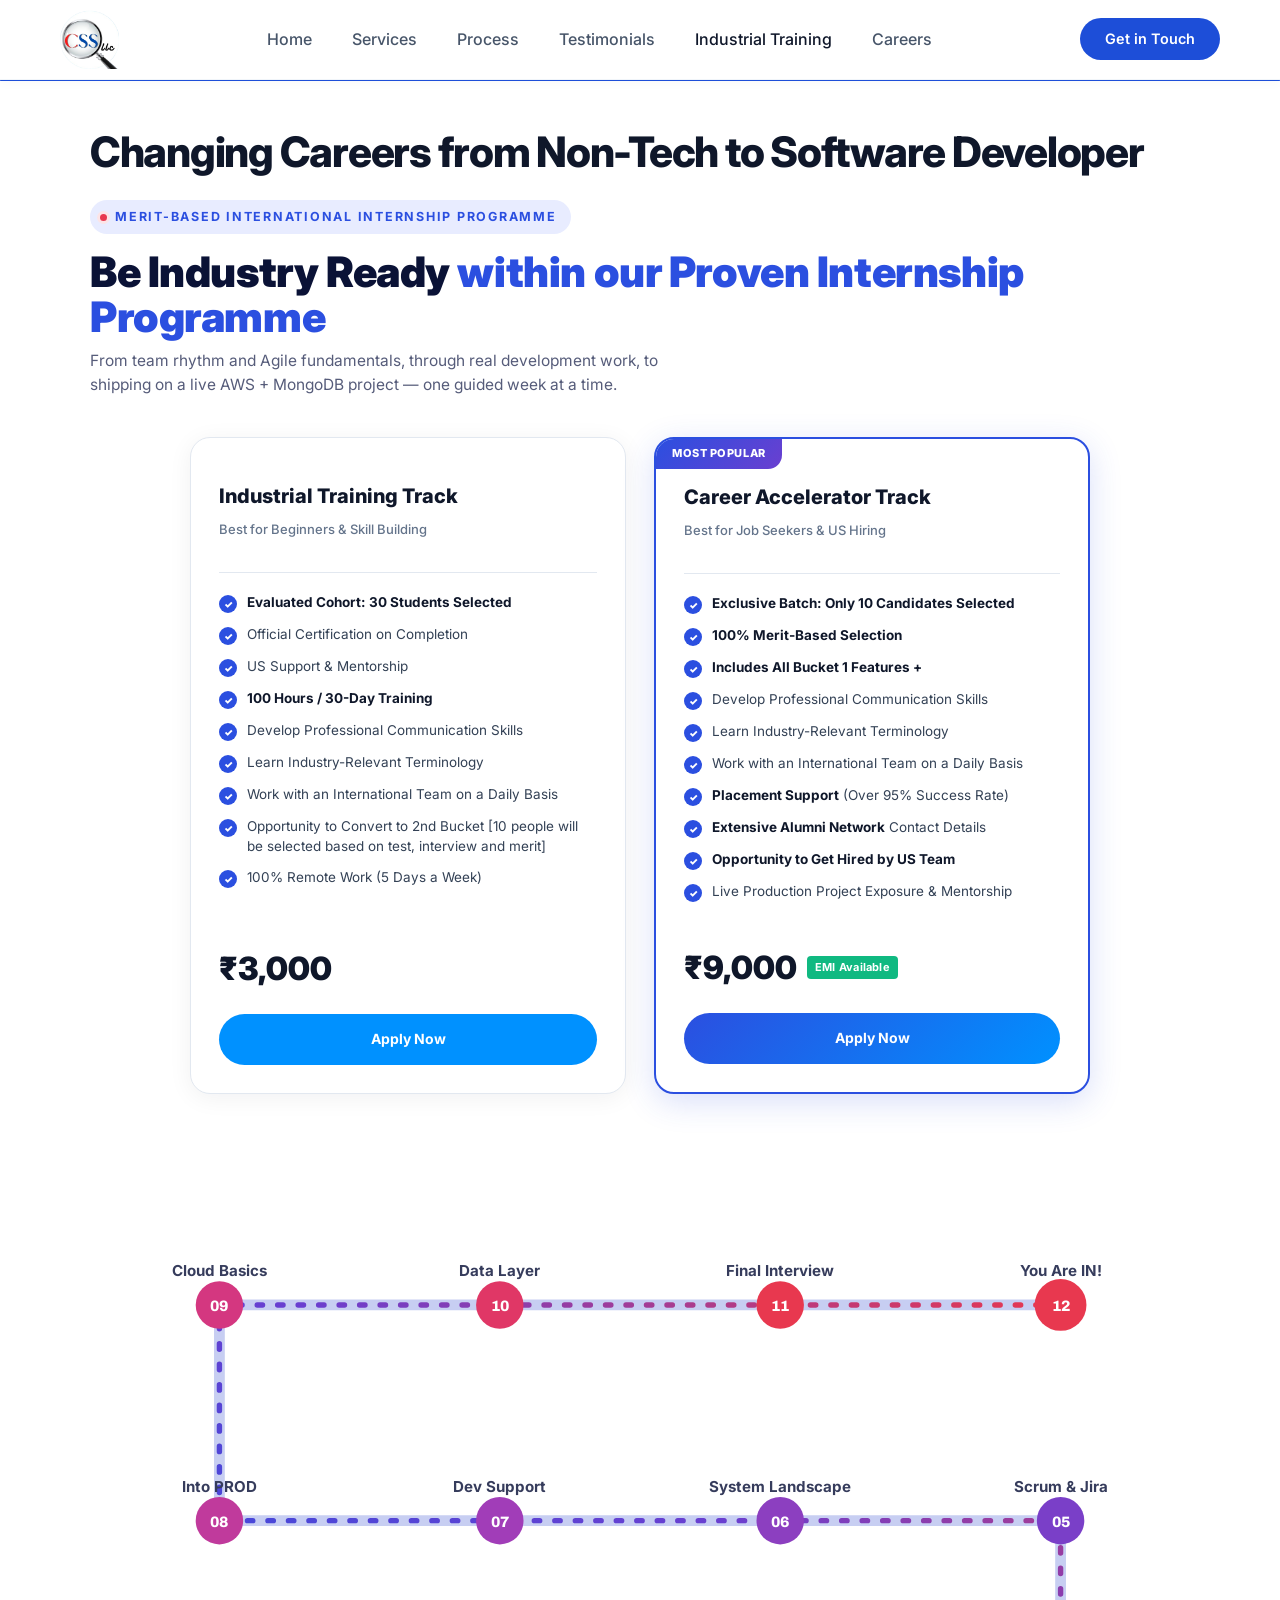
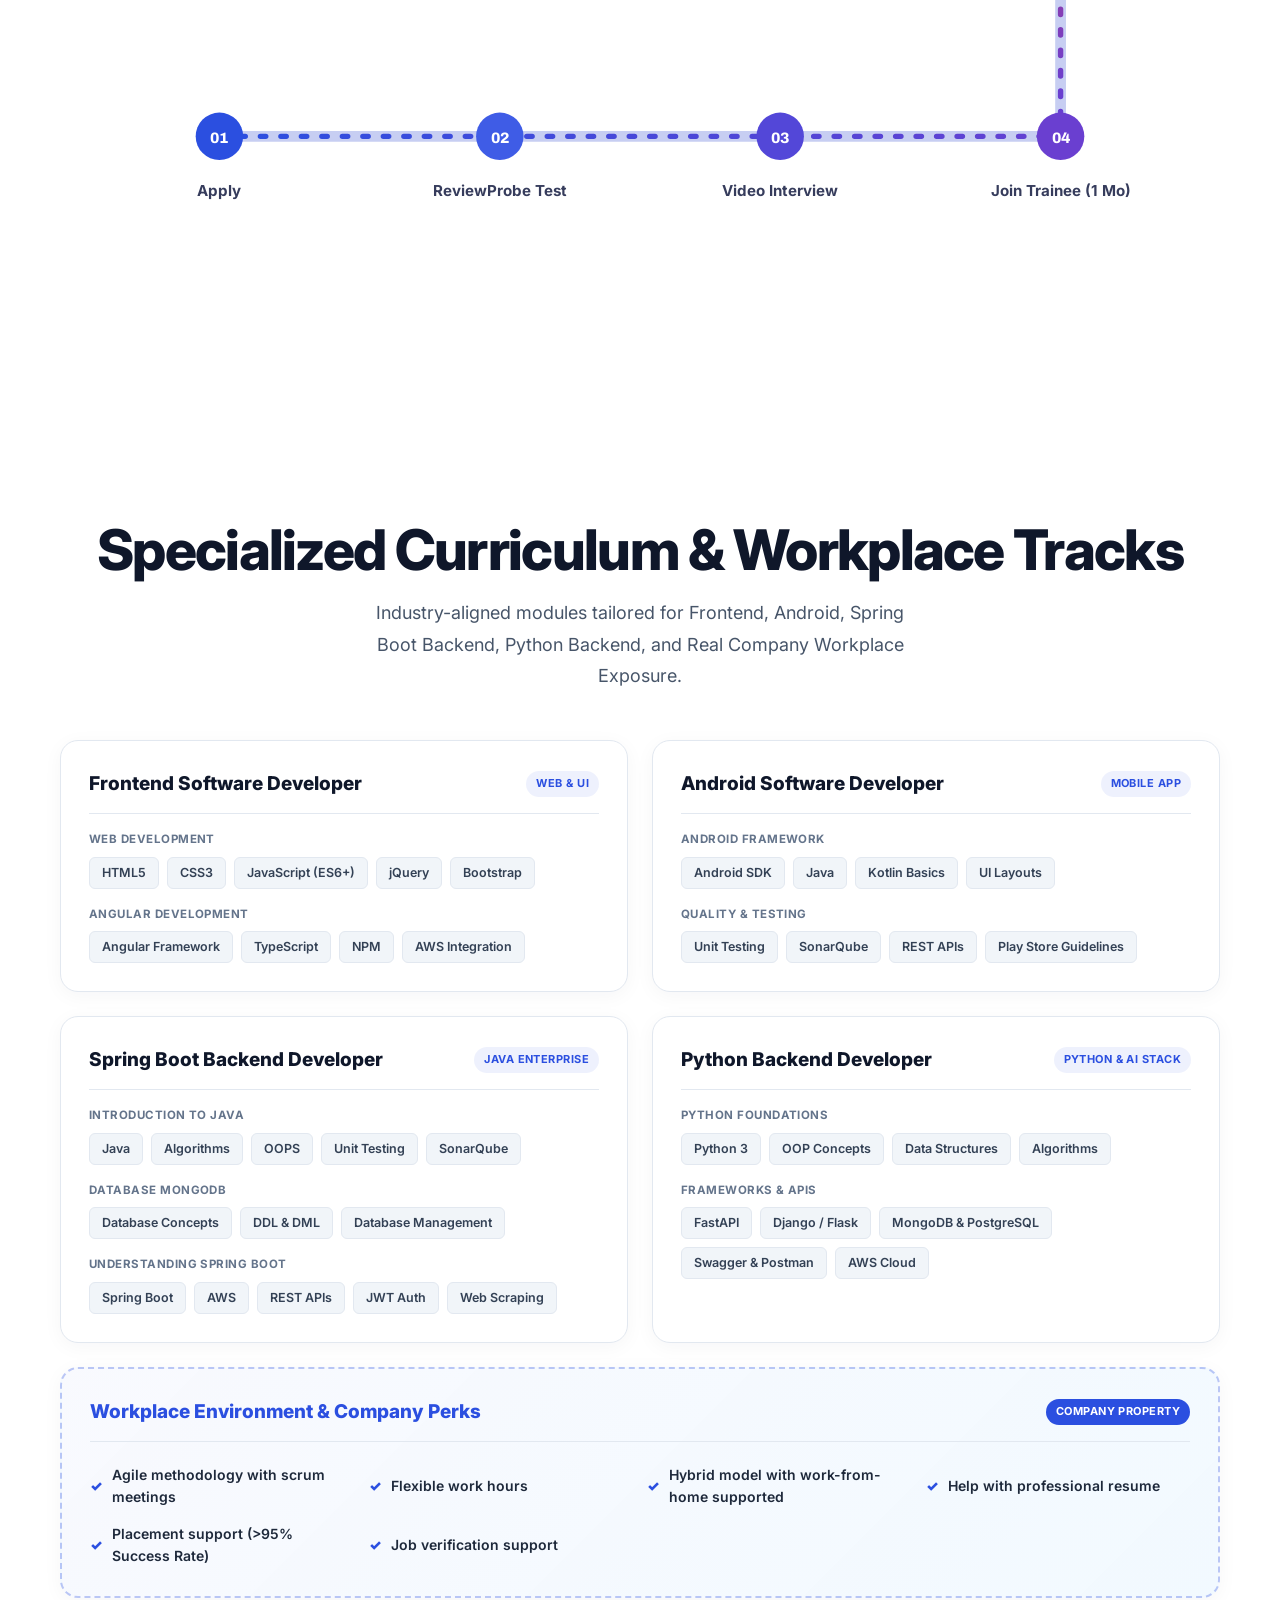
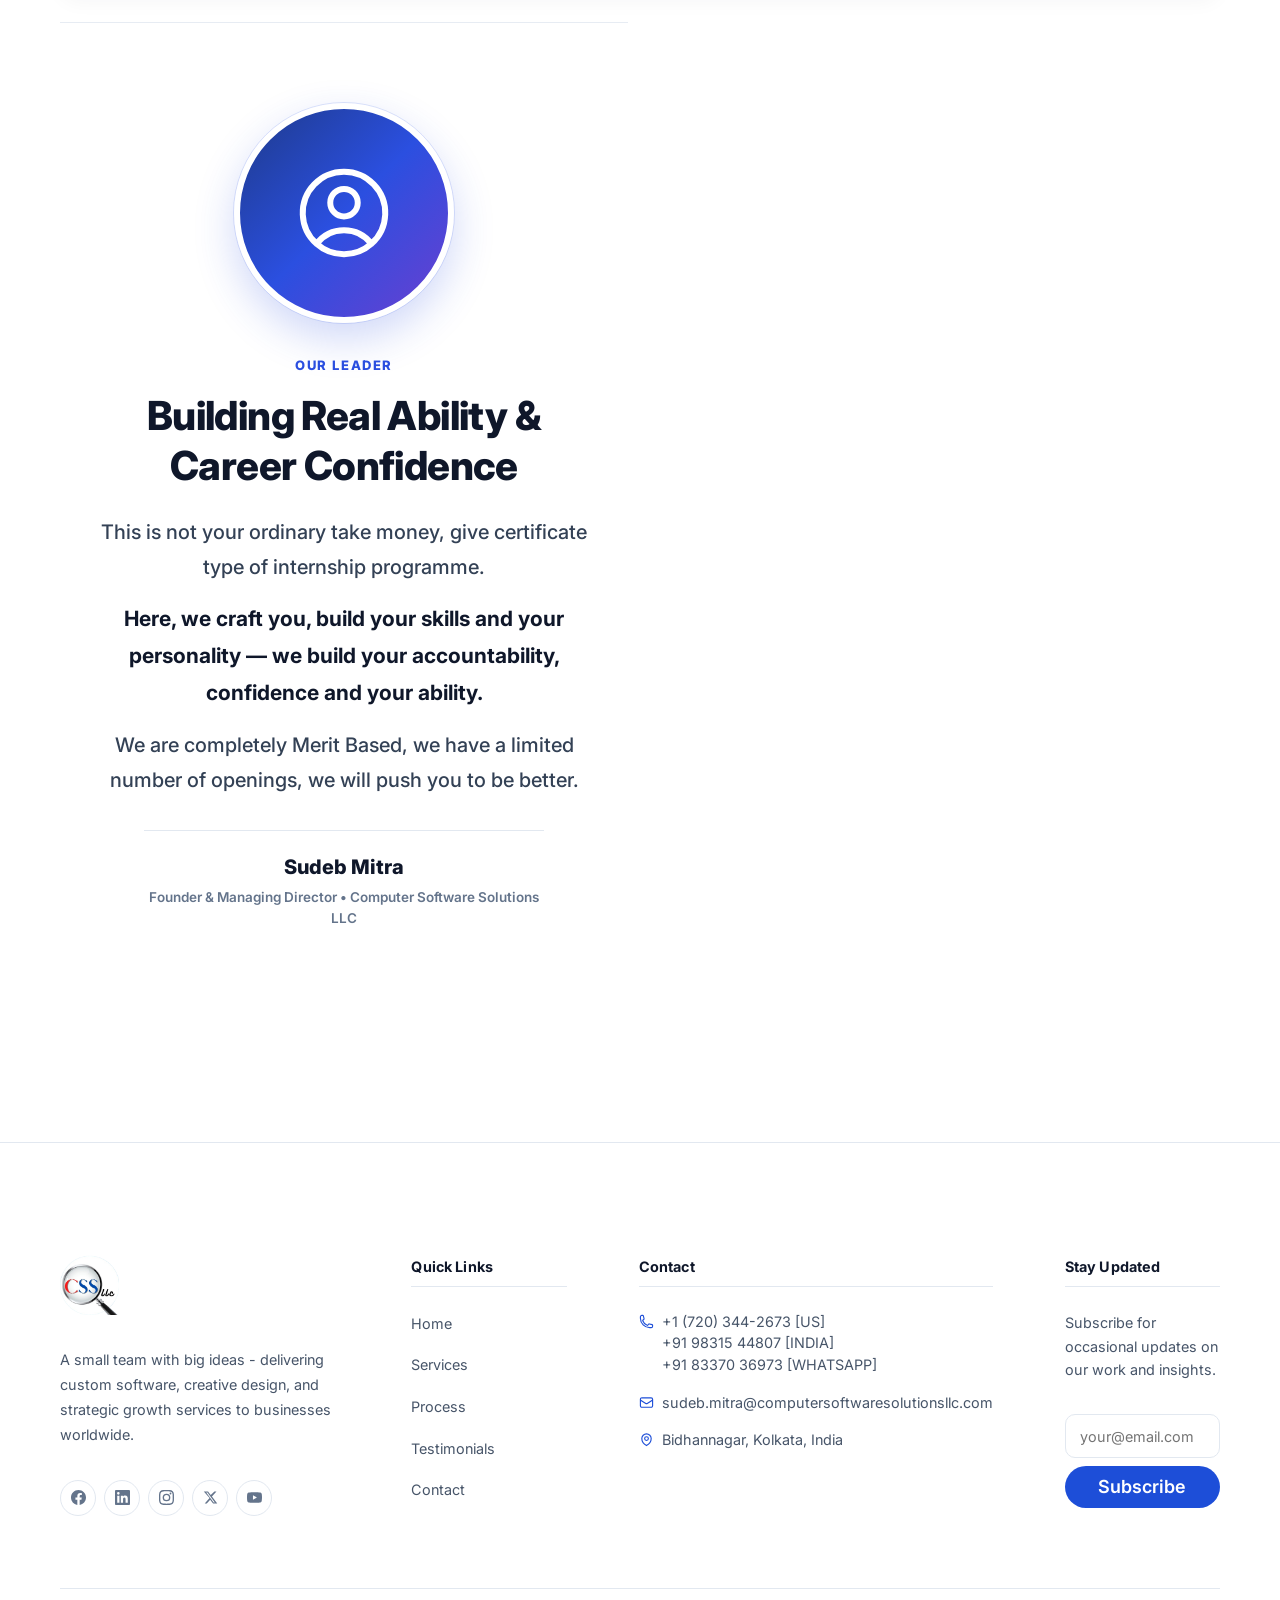
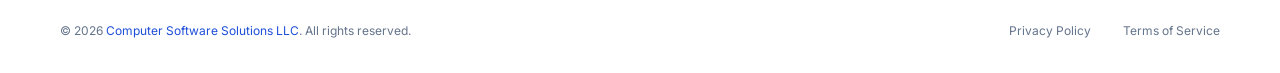
==== commit 71fd911e: "FOUNDERS_MESSAGE" ====
--- a/industrial-training.html
+++ b/industrial-training.html
@@ -379,6 +379,129 @@
         grid-column: span 1;
       }
     }
+
+    /* ---- Leader / Founder Section (Completely Centered Middle Layout) ---- */
+    .leader-section {
+      padding: 80px 0 100px 0;
+      background: #ffffff;
+      border-top: 1px solid rgba(226, 232, 240, 0.8);
+      width: 100%;
+      text-align: center;
+    }
+    .leader-stacked-wrap {
+      max-width: 900px;
+      margin: 0 auto;
+      display: flex;
+      flex-direction: column;
+      align-items: center;
+      justify-content: center;
+      text-align: center;
+      gap: 32px;
+      width: 100%;
+    }
+    .leader-portrait-wrap {
+      position: relative;
+      display: flex;
+      flex-direction: column;
+      align-items: center;
+      justify-content: center;
+      gap: 12px;
+      margin: 0 auto;
+    }
+    .leader-portrait-circle {
+      width: 220px;
+      height: 220px;
+      border-radius: 50%;
+      background: linear-gradient(135deg, #1e3a8a 0%, #2b4fe0 50%, #6a3fd0 100%);
+      display: flex;
+      align-items: center;
+      justify-content: center;
+      color: #ffffff;
+      box-shadow: 0 16px 40px rgba(43, 79, 224, 0.22);
+      border: 6px solid #ffffff;
+      outline: 1px solid rgba(43, 79, 224, 0.15);
+      margin: 0 auto;
+    }
+    .leader-portrait-circle svg {
+      width: 110px;
+      height: 110px;
+    }
+    .leader-text-content {
+      display: flex;
+      flex-direction: column;
+      align-items: center;
+      justify-content: center;
+      text-align: center;
+      gap: 16px;
+      width: 100%;
+      margin: 0 auto;
+    }
+    .leader-eyebrow {
+      font-size: 13px;
+      font-weight: 800;
+      color: #2b4fe0;
+      text-transform: uppercase;
+      letter-spacing: 0.12em;
+      text-align: center;
+      display: block;
+    }
+    .leader-title {
+      font-size: clamp(26px, 3.5vw, 40px);
+      font-weight: 800;
+      color: #0f172a;
+      line-height: 1.25;
+      letter-spacing: -0.015em;
+      margin: 0 auto;
+      text-align: center;
+    }
+    .leader-body {
+      font-size: clamp(16.5px, 1.8vw, 20px);
+      line-height: 1.75;
+      color: #334155;
+      font-weight: 500;
+      display: flex;
+      flex-direction: column;
+      align-items: center;
+      gap: 16px;
+      max-width: 820px;
+      margin: 8px auto 0 auto;
+      text-align: center;
+    }
+    .leader-body p {
+      margin: 0 auto;
+      text-align: center;
+    }
+    .leader-body p.highlight {
+      font-weight: 700;
+      color: #0f172a;
+      font-size: 1.05em;
+      text-align: center;
+    }
+    .leader-signoff {
+      margin: 16px auto 0 auto;
+      padding-top: 20px;
+      border-top: 1px solid #e2e8f0;
+      display: flex;
+      flex-direction: column;
+      align-items: center;
+      justify-content: center;
+      text-align: center;
+      gap: 4px;
+      width: 100%;
+      max-width: 400px;
+    }
+    .leader-signoff-name {
+      font-size: 20px;
+      font-weight: 800;
+      color: #0f172a;
+      text-align: center;
+    }
+    .leader-signoff-role {
+      font-size: 13.5px;
+      font-weight: 600;
+      color: #64748b;
+      text-align: center;
+    }
   </style>
 
   <main style="padding-top: var(--nav-height);">
@@ -388,7 +511,7 @@
 
           <h1 class="section-title" style="margin-bottom: var(--space-lg); font-size: clamp(26px, 4vw, 42px); color: var(--text-primary); font-weight: 800; line-height: 1.15;">Changing Careers from Non-Tech to Software Developer</h1>
 
-          <span class="fc-eyebrow"><span class="fc-dot"></span>12-WEEK INDUSTRIAL TRACK</span>
+          <span class="fc-eyebrow"><span class="fc-dot"></span>Merit-Based International Internship Programme</span>
           <h2 class="fc-title">Be Industry Ready <span>within our Proven Internship Programme</span></h2>
           <p class="fc-sub">From team rhythm and Agile fundamentals, through real development work, to shipping on a live AWS + MongoDB project — one guided week at a time.</p>
 
@@ -404,10 +527,14 @@
                 </div>
                 <div class="goal-divider"></div>
                 <ul class="goal-features">
+                  <li><span class="goal-check">✓</span><span><strong>Evaluated Cohort: 30 Students Selected</strong></span></li>
                   <li><span class="goal-check">✓</span><span>Official Certification on Completion</span></li>
                   <li><span class="goal-check">✓</span><span>US Support &amp; Mentorship</span></li>
                   <li><span class="goal-check">✓</span><span><strong>100 Hours / 30-Day Training</strong></span></li>
-                  <li><span class="goal-check">✓</span><span>Opportunity to Convert to 2nd Bucket</span></li>
+                  <li><span class="goal-check">✓</span><span>Develop Professional Communication Skills</span></li>
+                  <li><span class="goal-check">✓</span><span>Learn Industry-Relevant Terminology</span></li>
+                  <li><span class="goal-check">✓</span><span>Work with an International Team on a Daily Basis</span></li>
+                  <li><span class="goal-check">✓</span><span>Opportunity to Convert to 2nd Bucket [10 people will be selected based on test, interview and merit]</span></li>
                   <li><span class="goal-check">✓</span><span>100% Remote Work (5 Days a Week)</span></li>
                 </ul>
                 <div class="goal-price-wrap">
@@ -425,7 +552,12 @@
                 </div>
                 <div class="goal-divider"></div>
                 <ul class="goal-features">
+                  <li><span class="goal-check">✓</span><span><strong>Exclusive Batch: Only 10 Candidates Selected</strong></span></li>
+                  <li><span class="goal-check">✓</span><span><strong>100% Merit-Based Selection</strong></span></li>
                   <li><span class="goal-check">✓</span><span><strong>Includes All Bucket 1 Features +</strong></span></li>
+                  <li><span class="goal-check">✓</span><span>Develop Professional Communication Skills</span></li>
+                  <li><span class="goal-check">✓</span><span>Learn Industry-Relevant Terminology</span></li>
+                  <li><span class="goal-check">✓</span><span>Work with an International Team on a Daily Basis</span></li>
                   <li><span class="goal-check">✓</span><span><strong>Placement Support</strong> (Over 95% Success Rate)</span></li>
                   <li><span class="goal-check">✓</span><span><strong>Extensive Alumni Network</strong> Contact Details</span></li>
                   <li><span class="goal-check">✓</span><span><strong>Opportunity to Get Hired by US Team</strong></span></li>
@@ -693,6 +825,38 @@
               <div style="display: flex; align-items: center; gap: 10px; font-size: 14px; font-weight: 600; color: #1e293b;">
                 <span style="color: #2b4fe0; font-weight: 900;">✓</span> Job verification support
               </div>
+            </div>
+          </div>
+
+    <!-- OUR LEADER / FOUNDER'S MESSAGE SECTION (Wide 2-Column Open Layout) -->
+    <section class="leader-section section" aria-label="A message from our leader">
+      <div class="container">
+        
+        <div class="leader-stacked-wrap">
+
+          <!-- Top: Large Founder Portrait Circle -->
+          <div class="leader-portrait-wrap">
+            <div class="leader-portrait-circle" aria-hidden="true">
+              <svg xmlns="http://www.w3.org/2000/svg" fill="none" viewBox="0 0 24 24" stroke-width="1.3" stroke="currentColor">
+                <path stroke-linecap="round" stroke-linejoin="round" d="M17.982 18.725A7.488 7.488 0 0 0 12 15.75a7.488 7.488 0 0 0-5.982 2.975m11.963 0a9 9 0 1 0-11.963 0m11.963 0A8.966 8.966 0 0 1 12 21a8.966 8.966 0 0 1-5.982-2.275M15 9.75a3 3 0 1 1-6 0 3 3 0 0 1 6 0Z" />
+              </svg>
+            </div>
+          </div>
+
+          <!-- Bottom: Full-Width Centered Message Text -->
+          <div class="leader-text-content">
+            <span class="leader-eyebrow">OUR LEADER</span>
+            <h2 class="leader-title">Building Real Ability &amp; Career Confidence</h2>
+            
+            <div class="leader-body">
+              <p>This is not your ordinary take money, give certificate type of internship programme.</p>
+              <p class="highlight">Here, we craft you, build your skills and your personality — we build your accountability, confidence and your ability.</p>
+              <p>We are completely Merit Based, we have a limited number of openings, we will push you to be better.</p>
+            </div>
+
+            <div class="leader-signoff">
+              <span class="leader-signoff-name">Sudeb Mitra</span>
+              <span class="leader-signoff-role">Founder &amp; Managing Director • Computer Software Solutions LLC</span>
             </div>
           </div>
 
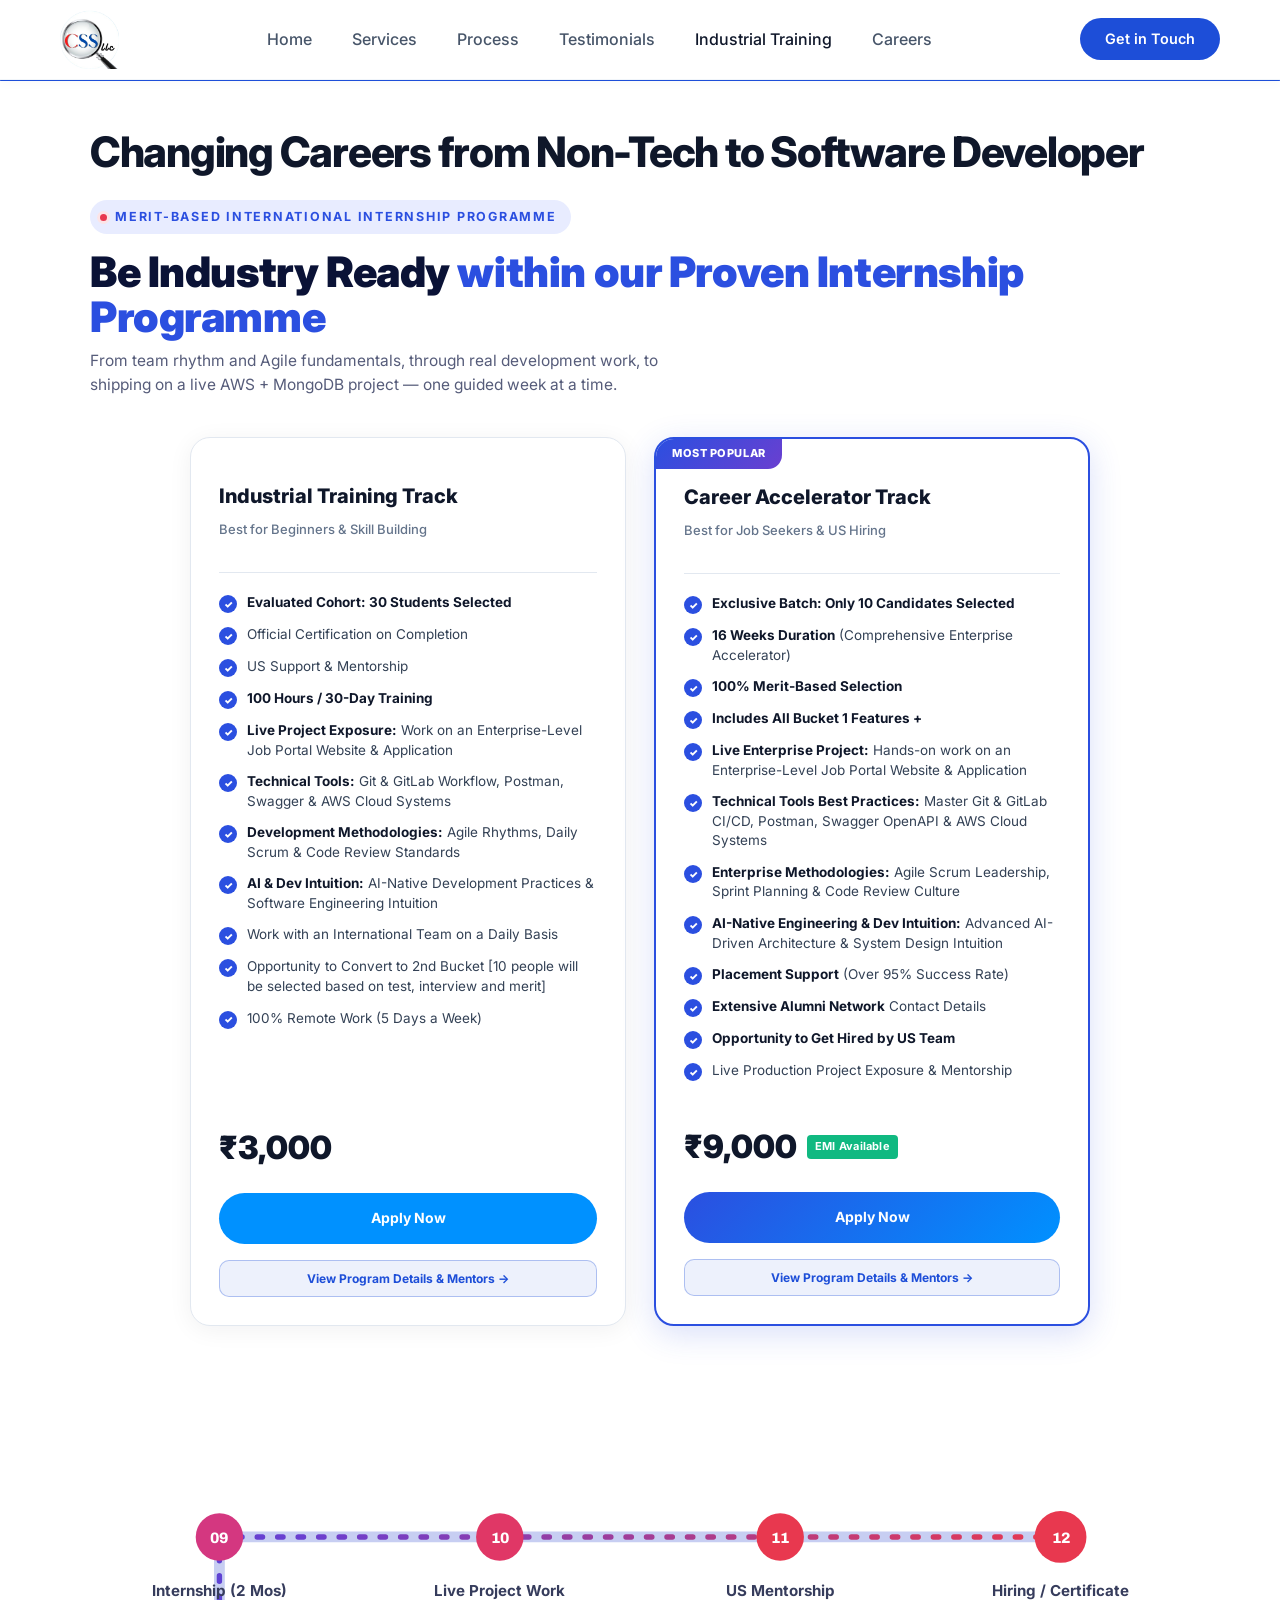
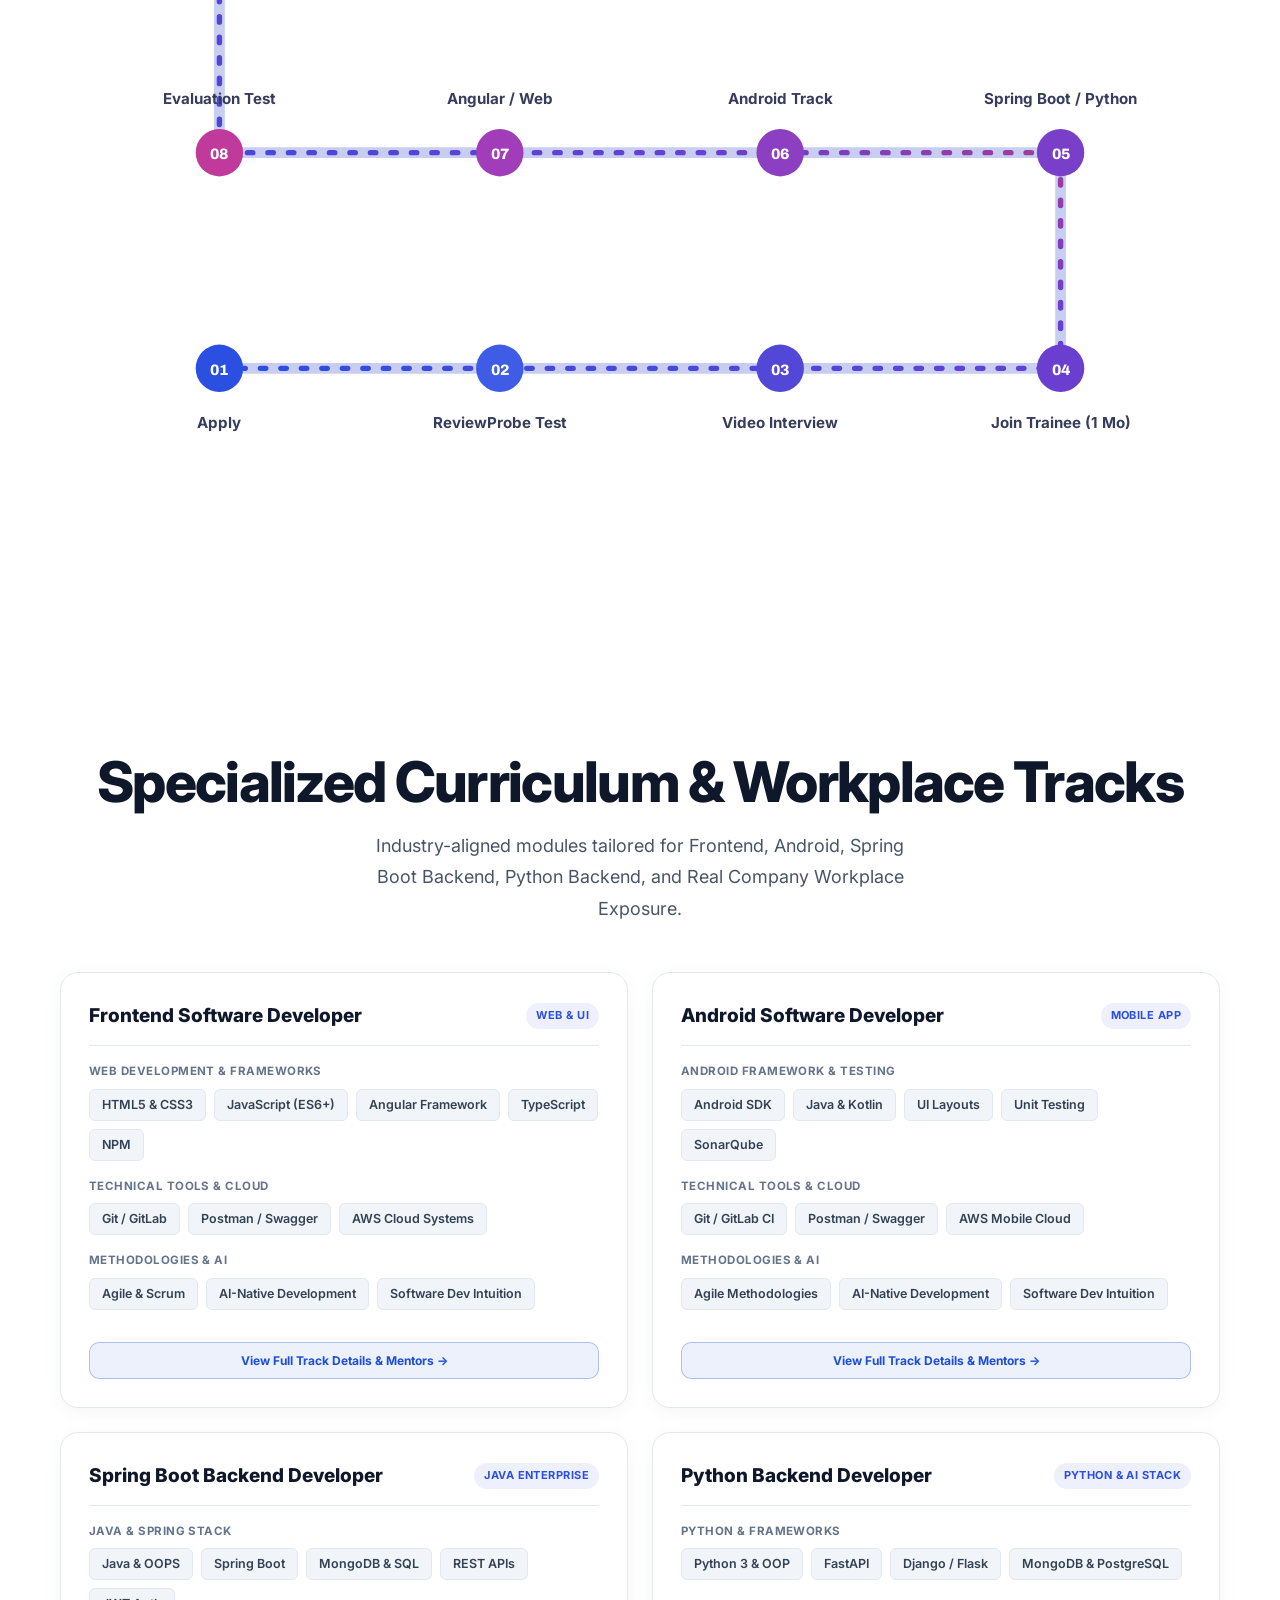
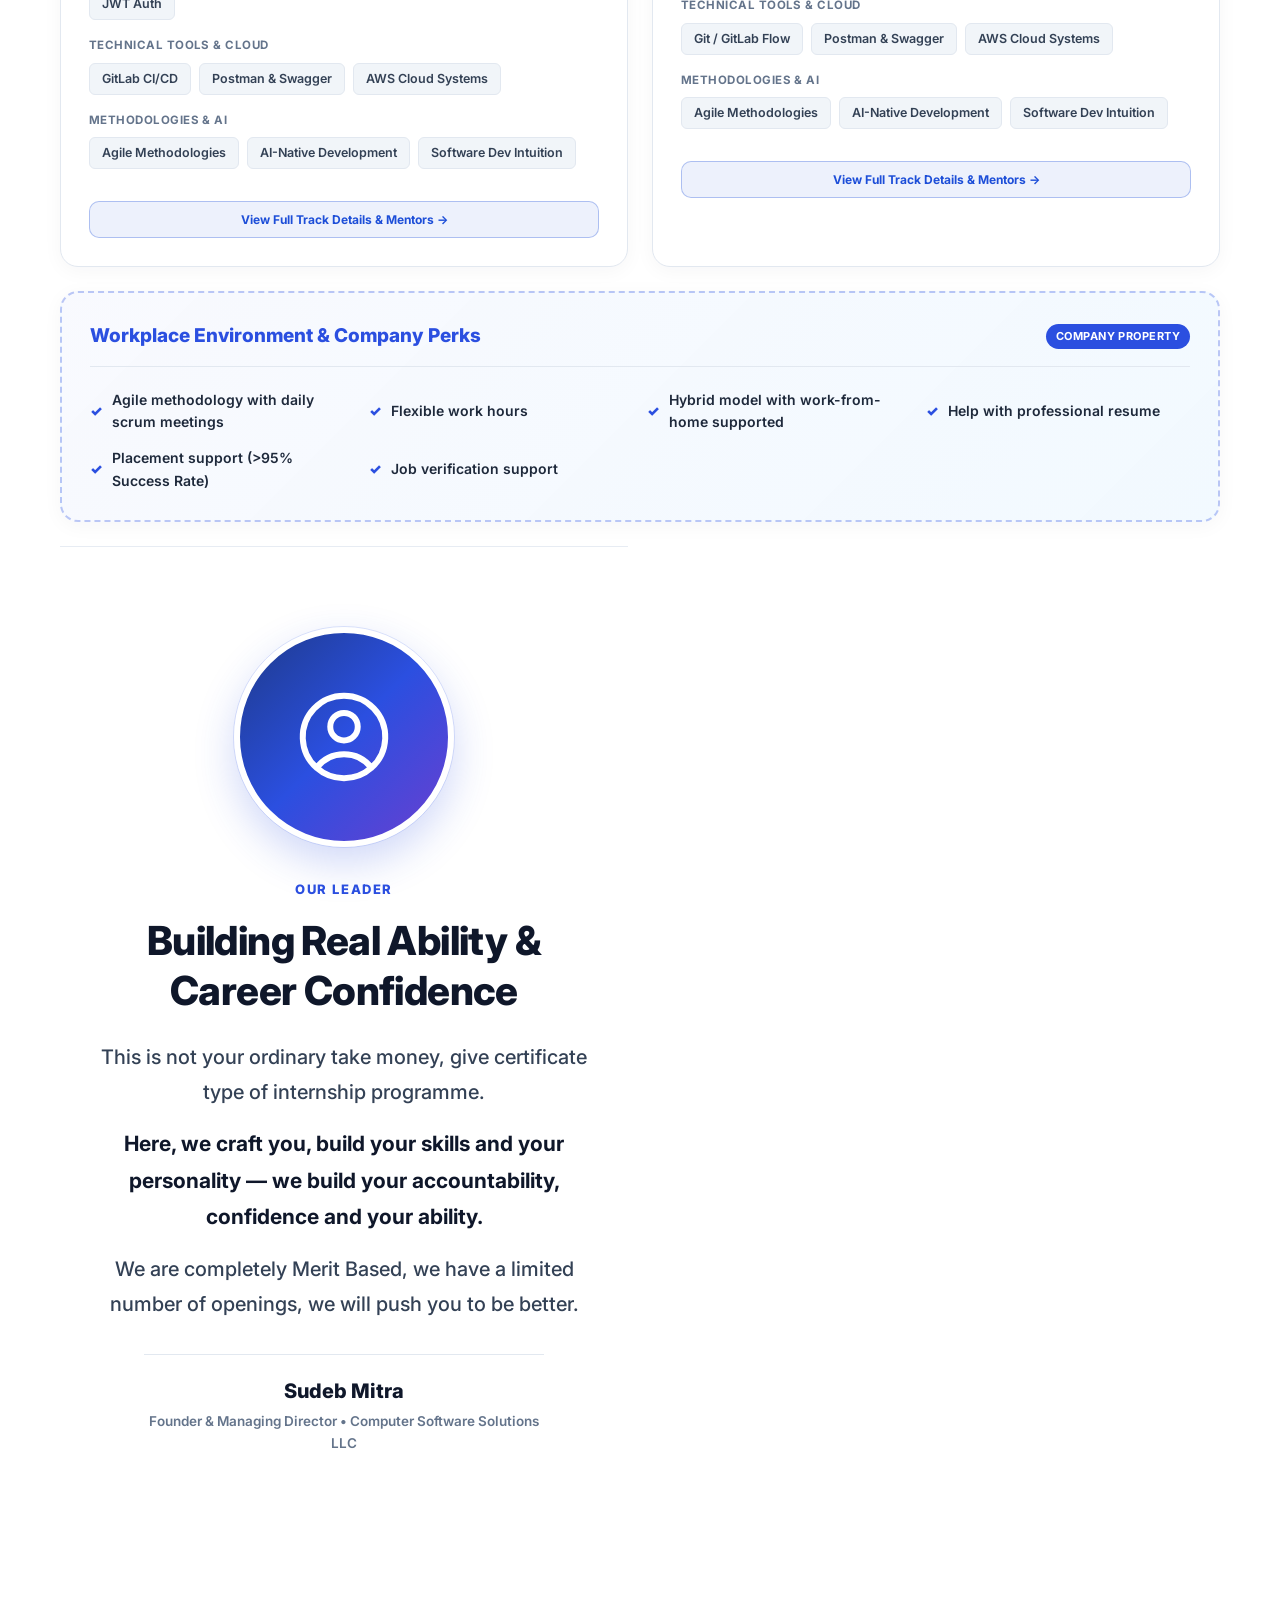
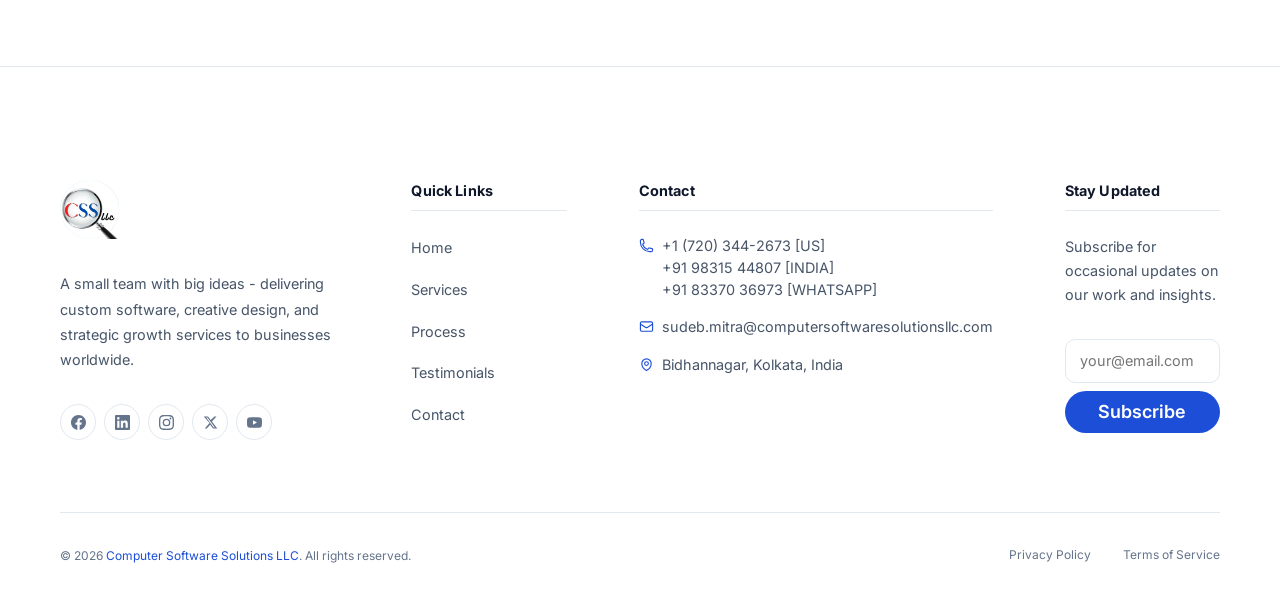
==== commit e684f010: "Touch UPs" ====
--- a/industrial-training.html
+++ b/industrial-training.html
@@ -531,8 +531,10 @@
                   <li><span class="goal-check">✓</span><span>Official Certification on Completion</span></li>
                   <li><span class="goal-check">✓</span><span>US Support &amp; Mentorship</span></li>
                   <li><span class="goal-check">✓</span><span><strong>100 Hours / 30-Day Training</strong></span></li>
-                  <li><span class="goal-check">✓</span><span>Develop Professional Communication Skills</span></li>
-                  <li><span class="goal-check">✓</span><span>Learn Industry-Relevant Terminology</span></li>
+                  <li><span class="goal-check">✓</span><span><strong>Live Project Exposure:</strong> Work on an Enterprise-Level Job Portal Website &amp; Application</span></li>
+                  <li><span class="goal-check">✓</span><span><strong>Technical Tools:</strong> Git &amp; GitLab Workflow, Postman, Swagger &amp; AWS Cloud Systems</span></li>
+                  <li><span class="goal-check">✓</span><span><strong>Development Methodologies:</strong> Agile Rhythms, Daily Scrum &amp; Code Review Standards</span></li>
+                  <li><span class="goal-check">✓</span><span><strong>AI &amp; Dev Intuition:</strong> AI-Native Development Practices &amp; Software Engineering Intuition</span></li>
                   <li><span class="goal-check">✓</span><span>Work with an International Team on a Daily Basis</span></li>
                   <li><span class="goal-check">✓</span><span>Opportunity to Convert to 2nd Bucket [10 people will be selected based on test, interview and merit]</span></li>
                   <li><span class="goal-check">✓</span><span>100% Remote Work (5 Days a Week)</span></li>
@@ -541,6 +543,7 @@
                   <span class="goal-price">₹3,000</span>
                 </div>
                 <a href="#contact" class="goal-btn">Apply Now</a>
+                <button type="button" class="btn-track-detail" data-open-modal="bucket-3k">View Program Details &amp; Mentors &rarr;</button>
               </div>
 
               <!-- Bucket 2 Card (Featured) -->
@@ -553,11 +556,13 @@
                 <div class="goal-divider"></div>
                 <ul class="goal-features">
                   <li><span class="goal-check">✓</span><span><strong>Exclusive Batch: Only 10 Candidates Selected</strong></span></li>
+                  <li><span class="goal-check">✓</span><span><strong>16 Weeks Duration</strong> (Comprehensive Enterprise Accelerator)</span></li>
                   <li><span class="goal-check">✓</span><span><strong>100% Merit-Based Selection</strong></span></li>
                   <li><span class="goal-check">✓</span><span><strong>Includes All Bucket 1 Features +</strong></span></li>
-                  <li><span class="goal-check">✓</span><span>Develop Professional Communication Skills</span></li>
-                  <li><span class="goal-check">✓</span><span>Learn Industry-Relevant Terminology</span></li>
-                  <li><span class="goal-check">✓</span><span>Work with an International Team on a Daily Basis</span></li>
+                  <li><span class="goal-check">✓</span><span><strong>Live Enterprise Project:</strong> Hands-on work on an Enterprise-Level Job Portal Website &amp; Application</span></li>
+                  <li><span class="goal-check">✓</span><span><strong>Technical Tools Best Practices:</strong> Master Git &amp; GitLab CI/CD, Postman, Swagger OpenAPI &amp; AWS Cloud Systems</span></li>
+                  <li><span class="goal-check">✓</span><span><strong>Enterprise Methodologies:</strong> Agile Scrum Leadership, Sprint Planning &amp; Code Review Culture</span></li>
+                  <li><span class="goal-check">✓</span><span><strong>AI-Native Engineering &amp; Dev Intuition:</strong> Advanced AI-Driven Architecture &amp; System Design Intuition</span></li>
                   <li><span class="goal-check">✓</span><span><strong>Placement Support</strong> (Over 95% Success Rate)</span></li>
                   <li><span class="goal-check">✓</span><span><strong>Extensive Alumni Network</strong> Contact Details</span></li>
                   <li><span class="goal-check">✓</span><span><strong>Opportunity to Get Hired by US Team</strong></span></li>
@@ -568,6 +573,7 @@
                   <span class="emi-tag">EMI Available</span>
                 </div>
                 <a href="#contact" class="goal-btn" style="background: linear-gradient(135deg, #2b4fe0, #0091ff);">Apply Now</a>
+                <button type="button" class="btn-track-detail" data-open-modal="bucket-9k">View Program Details &amp; Mentors &rarr;</button>
               </div>
 
             </div>
@@ -599,18 +605,18 @@
 
               <!-- Row 2 (middle, steps 5–8, right to left) labels above -->
               <g class="fc-node-label" fill="#363c5c" font-size="14">
-                <text x="900" y="313" text-anchor="middle" font-weight="700">Scrum &amp; Jira</text>
-                <text x="640" y="313" text-anchor="middle" font-weight="700">System Landscape</text>
-                <text x="380" y="313" text-anchor="middle" font-weight="700">Dev Support</text>
-                <text x="120" y="313" text-anchor="middle" font-weight="700">Into PROD</text>
+                <text x="900" y="295" text-anchor="middle" font-weight="700">Spring Boot / Python</text>
+                <text x="640" y="295" text-anchor="middle" font-weight="700">Android Track</text>
+                <text x="380" y="295" text-anchor="middle" font-weight="700">Angular / Web</text>
+                <text x="120" y="295" text-anchor="middle" font-weight="700">Evaluation Test</text>
               </g>
 
               <!-- Row 3 (top, steps 9–12, left to right) labels above -->
               <g class="fc-node-label" fill="#363c5c" font-size="14">
-                <text x="120" y="113" text-anchor="middle" font-weight="700">Cloud Basics</text>
-                <text x="380" y="113" text-anchor="middle" font-weight="700">Data Layer</text>
-                <text x="640" y="113" text-anchor="middle" font-weight="700">Final Interview</text>
-                <text x="900" y="113" text-anchor="middle" font-weight="700">You Are IN!</text>
+                <text x="120" y="195" text-anchor="middle" font-weight="700">Internship (2 Mos)</text>
+                <text x="380" y="195" text-anchor="middle" font-weight="700">Live Project Work</text>
+                <text x="640" y="195" text-anchor="middle" font-weight="700">US Mentorship</text>
+                <text x="900" y="195" text-anchor="middle" font-weight="700">Hiring / Certificate</text>
               </g>
 
               <!-- Nodes -->
@@ -647,14 +653,14 @@
             <div class="fc-m-node"><div class="fc-m-badge" style="background:#3f5ce6">02</div><div><span class="fc-m-week">Step 2</span><span class="fc-m-title">ReviewProbe Screening Test</span></div></div>
             <div class="fc-m-node"><div class="fc-m-badge" style="background:#5347d8">03</div><div><span class="fc-m-week">Step 3</span><span class="fc-m-title">Online Video Interview</span></div></div>
             <div class="fc-m-node"><div class="fc-m-badge" style="background:#6a3fd0">04</div><div><span class="fc-m-week">Step 4</span><span class="fc-m-title">Join as Trainee (1 Month)</span></div></div>
-            <div class="fc-m-node"><div class="fc-m-badge" style="background:#7a3fc8">05</div><div><span class="fc-m-week">Step 5</span><span class="fc-m-title">Scrum &amp; Jira Boards</span></div></div>
-            <div class="fc-m-node"><div class="fc-m-badge" style="background:#8c3fc0">06</div><div><span class="fc-m-week">Step 6</span><span class="fc-m-title">System Landscape</span></div></div>
-            <div class="fc-m-node"><div class="fc-m-badge" style="background:#a13db8">07</div><div><span class="fc-m-week">Step 7</span><span class="fc-m-title">Dev Support</span></div></div>
-            <div class="fc-m-node"><div class="fc-m-badge" style="background:#c03a9c">08</div><div><span class="fc-m-week">Step 8</span><span class="fc-m-title">Into PROD</span></div></div>
-            <div class="fc-m-node"><div class="fc-m-badge" style="background:#d43780">09</div><div><span class="fc-m-week">Step 9</span><span class="fc-m-title">Cloud Basics</span></div></div>
-            <div class="fc-m-node"><div class="fc-m-badge" style="background:#e03766">10</div><div><span class="fc-m-week">Step 10</span><span class="fc-m-title">Data Layer</span></div></div>
-            <div class="fc-m-node"><div class="fc-m-badge" style="background:#e8384f">11</div><div><span class="fc-m-week">Step 11</span><span class="fc-m-title">Final Interview</span></div></div>
-            <div class="fc-m-node"><div class="fc-m-badge" style="background:#e8384f">12</div><div><span class="fc-m-week">Step 12</span><span class="fc-m-title">You Are IN! 🎉</span></div></div>
+            <div class="fc-m-node"><div class="fc-m-badge" style="background:#7a3fc8">05</div><div><span class="fc-m-week">Step 5</span><span class="fc-m-title">Spring Boot / Python Track</span></div></div>
+            <div class="fc-m-node"><div class="fc-m-badge" style="background:#8c3fc0">06</div><div><span class="fc-m-week">Step 6</span><span class="fc-m-title">Android Track</span></div></div>
+            <div class="fc-m-node"><div class="fc-m-badge" style="background:#a13db8">07</div><div><span class="fc-m-week">Step 7</span><span class="fc-m-title">Angular / Web Track</span></div></div>
+            <div class="fc-m-node"><div class="fc-m-badge" style="background:#c03a9c">08</div><div><span class="fc-m-week">Step 8</span><span class="fc-m-title">Evaluation Test</span></div></div>
+            <div class="fc-m-node"><div class="fc-m-badge" style="background:#d43780">09</div><div><span class="fc-m-week">Step 9</span><span class="fc-m-title">Internship (2 Months)</span></div></div>
+            <div class="fc-m-node"><div class="fc-m-badge" style="background:#e03766">10</div><div><span class="fc-m-week">Step 10</span><span class="fc-m-title">Live Project Work</span></div></div>
+            <div class="fc-m-node"><div class="fc-m-badge" style="background:#e8384f">11</div><div><span class="fc-m-week">Step 11</span><span class="fc-m-title">US Mentorship</span></div></div>
+            <div class="fc-m-node"><div class="fc-m-badge" style="background:#e8384f">12</div><div><span class="fc-m-week">Step 12</span><span class="fc-m-title">Hiring / Certificate 🎉</span></div></div>
           </div>
 
         </div><!-- /.fc-wrap -->
@@ -682,25 +688,35 @@
             </div>
             
             <div class="domain-group">
-              <span class="domain-group-label">Web Development</span>
-              <div class="domain-pill-list">
-                <span class="domain-pill">HTML5</span>
-                <span class="domain-pill">CSS3</span>
+              <span class="domain-group-label">Web Development &amp; Frameworks</span>
+              <div class="domain-pill-list">
+                <span class="domain-pill">HTML5 &amp; CSS3</span>
                 <span class="domain-pill">JavaScript (ES6+)</span>
-                <span class="domain-pill">jQuery</span>
-                <span class="domain-pill">Bootstrap</span>
-              </div>
-            </div>
-
-            <div class="domain-group">
-              <span class="domain-group-label">Angular Development</span>
-              <div class="domain-pill-list">
                 <span class="domain-pill">Angular Framework</span>
                 <span class="domain-pill">TypeScript</span>
                 <span class="domain-pill">NPM</span>
-                <span class="domain-pill">AWS Integration</span>
-              </div>
-            </div>
+              </div>
+            </div>
+
+            <div class="domain-group">
+              <span class="domain-group-label">Technical Tools &amp; Cloud</span>
+              <div class="domain-pill-list">
+                <span class="domain-pill">Git / GitLab</span>
+                <span class="domain-pill">Postman / Swagger</span>
+                <span class="domain-pill">AWS Cloud Systems</span>
+              </div>
+            </div>
+
+            <div class="domain-group">
+              <span class="domain-group-label">Methodologies &amp; AI</span>
+              <div class="domain-pill-list">
+                <span class="domain-pill">Agile &amp; Scrum</span>
+                <span class="domain-pill">AI-Native Development</span>
+                <span class="domain-pill">Software Dev Intuition</span>
+              </div>
+            </div>
+
+            <button type="button" class="btn-track-detail" data-open-modal="track-frontend">View Full Track Details &amp; Mentors &rarr;</button>
           </div>
 
           <!-- Card 2: Android Software Developer -->
@@ -711,24 +727,35 @@
             </div>
 
             <div class="domain-group">
-              <span class="domain-group-label">Android Framework</span>
+              <span class="domain-group-label">Android Framework &amp; Testing</span>
               <div class="domain-pill-list">
                 <span class="domain-pill">Android SDK</span>
-                <span class="domain-pill">Java</span>
-                <span class="domain-pill">Kotlin Basics</span>
+                <span class="domain-pill">Java &amp; Kotlin</span>
                 <span class="domain-pill">UI Layouts</span>
-              </div>
-            </div>
-
-            <div class="domain-group">
-              <span class="domain-group-label">Quality &amp; Testing</span>
-              <div class="domain-pill-list">
                 <span class="domain-pill">Unit Testing</span>
                 <span class="domain-pill">SonarQube</span>
-                <span class="domain-pill">REST APIs</span>
-                <span class="domain-pill">Play Store Guidelines</span>
-              </div>
-            </div>
+              </div>
+            </div>
+
+            <div class="domain-group">
+              <span class="domain-group-label">Technical Tools &amp; Cloud</span>
+              <div class="domain-pill-list">
+                <span class="domain-pill">Git / GitLab CI</span>
+                <span class="domain-pill">Postman / Swagger</span>
+                <span class="domain-pill">AWS Mobile Cloud</span>
+              </div>
+            </div>
+
+            <div class="domain-group">
+              <span class="domain-group-label">Methodologies &amp; AI</span>
+              <div class="domain-pill-list">
+                <span class="domain-pill">Agile Methodologies</span>
+                <span class="domain-pill">AI-Native Development</span>
+                <span class="domain-pill">Software Dev Intuition</span>
+              </div>
+            </div>
+
+            <button type="button" class="btn-track-detail" data-open-modal="track-android">View Full Track Details &amp; Mentors &rarr;</button>
           </div>
 
           <!-- Card 3: Spring Boot Backend Developer -->
@@ -739,35 +766,35 @@
             </div>
 
             <div class="domain-group">
-              <span class="domain-group-label">Introduction to Java</span>
-              <div class="domain-pill-list">
-                <span class="domain-pill">Java</span>
-                <span class="domain-pill">Algorithms</span>
-                <span class="domain-pill">OOPS</span>
-                <span class="domain-pill">Unit Testing</span>
-                <span class="domain-pill">SonarQube</span>
-              </div>
-            </div>
-
-            <div class="domain-group">
-              <span class="domain-group-label">Database MongoDB</span>
-              <div class="domain-pill-list">
-                <span class="domain-pill">Database Concepts</span>
-                <span class="domain-pill">DDL &amp; DML</span>
-                <span class="domain-pill">Database Management</span>
-              </div>
-            </div>
-
-            <div class="domain-group">
-              <span class="domain-group-label">Understanding Spring Boot</span>
-              <div class="domain-pill-list">
+              <span class="domain-group-label">Java &amp; Spring Stack</span>
+              <div class="domain-pill-list">
+                <span class="domain-pill">Java &amp; OOPS</span>
                 <span class="domain-pill">Spring Boot</span>
-                <span class="domain-pill">AWS</span>
+                <span class="domain-pill">MongoDB &amp; SQL</span>
                 <span class="domain-pill">REST APIs</span>
                 <span class="domain-pill">JWT Auth</span>
-                <span class="domain-pill">Web Scraping</span>
-              </div>
-            </div>
+              </div>
+            </div>
+
+            <div class="domain-group">
+              <span class="domain-group-label">Technical Tools &amp; Cloud</span>
+              <div class="domain-pill-list">
+                <span class="domain-pill">GitLab CI/CD</span>
+                <span class="domain-pill">Postman &amp; Swagger</span>
+                <span class="domain-pill">AWS Cloud Systems</span>
+              </div>
+            </div>
+
+            <div class="domain-group">
+              <span class="domain-group-label">Methodologies &amp; AI</span>
+              <div class="domain-pill-list">
+                <span class="domain-pill">Agile Methodologies</span>
+                <span class="domain-pill">AI-Native Development</span>
+                <span class="domain-pill">Software Dev Intuition</span>
+              </div>
+            </div>
+
+            <button type="button" class="btn-track-detail" data-open-modal="track-springboot">View Full Track Details &amp; Mentors &rarr;</button>
           </div>
 
           <!-- Card 4: Python Backend Developer -->
@@ -778,25 +805,34 @@
             </div>
 
             <div class="domain-group">
-              <span class="domain-group-label">Python Foundations</span>
-              <div class="domain-pill-list">
-                <span class="domain-pill">Python 3</span>
-                <span class="domain-pill">OOP Concepts</span>
-                <span class="domain-pill">Data Structures</span>
-                <span class="domain-pill">Algorithms</span>
-              </div>
-            </div>
-
-            <div class="domain-group">
-              <span class="domain-group-label">Frameworks &amp; APIs</span>
-              <div class="domain-pill-list">
+              <span class="domain-group-label">Python &amp; Frameworks</span>
+              <div class="domain-pill-list">
+                <span class="domain-pill">Python 3 &amp; OOP</span>
                 <span class="domain-pill">FastAPI</span>
                 <span class="domain-pill">Django / Flask</span>
                 <span class="domain-pill">MongoDB &amp; PostgreSQL</span>
-                <span class="domain-pill">Swagger &amp; Postman</span>
-                <span class="domain-pill">AWS Cloud</span>
-              </div>
-            </div>
+              </div>
+            </div>
+
+            <div class="domain-group">
+              <span class="domain-group-label">Technical Tools &amp; Cloud</span>
+              <div class="domain-pill-list">
+                <span class="domain-pill">Git / GitLab Flow</span>
+                <span class="domain-pill">Postman &amp; Swagger</span>
+                <span class="domain-pill">AWS Cloud Systems</span>
+              </div>
+            </div>
+
+            <div class="domain-group">
+              <span class="domain-group-label">Methodologies &amp; AI</span>
+              <div class="domain-pill-list">
+                <span class="domain-pill">Agile Methodologies</span>
+                <span class="domain-pill">AI-Native Development</span>
+                <span class="domain-pill">Software Dev Intuition</span>
+              </div>
+            </div>
+
+            <button type="button" class="btn-track-detail" data-open-modal="track-python">View Full Track Details &amp; Mentors &rarr;</button>
           </div>
 
           <!-- Card 5: Workplace Environment (Full Width) -->
@@ -808,7 +844,7 @@
 
             <div style="display: grid; grid-template-columns: repeat(auto-fit, minmax(260px, 1fr)); gap: 14px; margin-top: 6px;">
               <div style="display: flex; align-items: center; gap: 10px; font-size: 14px; font-weight: 600; color: #1e293b;">
-                <span style="color: #2b4fe0; font-weight: 900;">✓</span> Agile methodology with scrum meetings
+                <span style="color: #2b4fe0; font-weight: 900;">✓</span> Agile methodology with daily scrum meetings
               </div>
               <div style="display: flex; align-items: center; gap: 10px; font-size: 14px; font-weight: 600; color: #1e293b;">
                 <span style="color: #2b4fe0; font-weight: 900;">✓</span> Flexible work hours
@@ -976,6 +1012,20 @@
     </div>
   </footer>
 
+  <!-- Track & Program Detail Popup Modal -->
+  <div id="popup-modal" class="modal" aria-hidden="true" role="dialog">
+    <div class="modal-backdrop" data-close-modal></div>
+    <div class="modal-content modal-lg">
+      <button class="modal-close" aria-label="Close modal" data-close-modal>&times;</button>
+      <h3 class="modal-title" id="modal-title">Track Details</h3>
+      <div class="modal-body" id="modal-body">
+      </div>
+      <div class="modal-actions">
+        <button class="btn btn-primary" data-close-modal>Close</button>
+      </div>
+    </div>
+  </div>
+
   <script src="js/main.js" defer></script>
   <script>document.getElementById('footer-year').textContent = new Date().getFullYear();</script>
 </body>
--- a/css/industrial-training.css
+++ b/css/industrial-training.css
@@ -240,3 +240,283 @@
   .it-skillmap-grid { grid-template-columns: 1fr; }
   .it-workplace-list { grid-template-columns: 1fr; }
 }
+
+/* ---------- Track Detail Buttons & Modal Extensions ---------- */
+.btn-track-detail {
+  display: inline-flex;
+  align-items: center;
+  justify-content: center;
+  gap: 8px;
+  width: 100%;
+  padding: 10px 16px;
+  margin-top: var(--space-md);
+  background: var(--accent-light, rgba(29, 78, 216, 0.08));
+  border: 1px solid var(--border-accent, rgba(29, 78, 216, 0.3));
+  border-radius: var(--radius-md, 10px);
+  color: var(--accent, #1D4ED8);
+  font-size: var(--fs-xs, 0.85rem);
+  font-weight: 700;
+  cursor: pointer;
+  transition: all var(--transition-fast, 0.15s ease);
+}
+
+.btn-track-detail:hover {
+  background: var(--accent, #1D4ED8);
+  color: #ffffff;
+  border-color: var(--accent, #1D4ED8);
+  transform: translateY(-2px);
+  box-shadow: 0 6px 16px rgba(29, 78, 216, 0.25);
+}
+
+/* Square Card Modal (Matching Website Theme) */
+.modal-content.modal-lg {
+  position: relative;
+  background-color: var(--bg-card, #ffffff);
+  border: 1px solid var(--border, #e2e8f0);
+  border-radius: var(--radius-lg, 16px);
+  padding: 0;
+  width: 92vw;
+  max-width: 660px;
+  max-height: 85vh;
+  box-shadow: 0 20px 50px rgba(15, 23, 42, 0.18);
+  display: flex;
+  flex-direction: column;
+  overflow: hidden;
+}
+
+/* Custom Header inside Square Modal */
+.square-modal-header {
+  display: flex;
+  align-items: center;
+  justify-content: space-between;
+  padding: 18px 24px;
+  background: linear-gradient(135deg, var(--accent-light, rgba(29, 78, 216, 0.06)), var(--bg-secondary, #f8fafc));
+  border-bottom: 1px solid var(--border, #e2e8f0);
+}
+
+.square-modal-badge {
+  font-size: 0.72rem;
+  font-weight: 800;
+  color: var(--accent, #1d4ed8);
+  text-transform: uppercase;
+  letter-spacing: 0.06em;
+  display: inline-block;
+  margin-bottom: 2px;
+}
+
+.square-modal-title {
+  font-size: 1.15rem;
+  font-weight: 800;
+  color: var(--text-primary, #0f172a);
+  margin: 0;
+  line-height: 1.2;
+}
+
+/* Modal Body Scrollable Region */
+.square-modal-body {
+  padding: 24px;
+  overflow-y: auto;
+  display: grid;
+  grid-template-columns: 1.2fr 0.8fr;
+  gap: 20px;
+  scrollbar-width: thin;
+  scrollbar-color: var(--accent, #1d4ed8) var(--bg-secondary, #f8fafc);
+}
+
+.square-modal-body::-webkit-scrollbar {
+  width: 6px;
+}
+.square-modal-body::-webkit-scrollbar-track {
+  background: var(--bg-secondary, #f8fafc);
+}
+.square-modal-body::-webkit-scrollbar-thumb {
+  background: var(--accent, #1d4ed8);
+  border-radius: 4px;
+}
+
+/* Main Content Column */
+.square-modal-col-main {
+  display: flex;
+  flex-direction: column;
+  gap: 16px;
+}
+
+.square-modal-desc {
+  font-size: 0.86rem;
+  color: var(--text-secondary, #475569);
+  line-height: 1.5;
+  margin: 0;
+}
+
+.square-section {
+  display: flex;
+  flex-direction: column;
+  gap: 6px;
+}
+
+.square-section-title {
+  font-size: 0.78rem;
+  font-weight: 800;
+  color: var(--text-primary, #0f172a);
+  text-transform: uppercase;
+  letter-spacing: 0.04em;
+  margin: 0;
+  display: flex;
+  align-items: center;
+  gap: 6px;
+}
+
+.square-section-title::before {
+  content: "";
+  display: inline-block;
+  width: 3px;
+  height: 12px;
+  background: var(--accent, #1d4ed8);
+  border-radius: 2px;
+}
+
+.square-pills {
+  display: flex;
+  flex-wrap: wrap;
+  gap: 6px;
+}
+
+.square-pill {
+  font-size: 0.78rem;
+  font-weight: 600;
+  padding: 4px 10px;
+  border-radius: 20px;
+  background: var(--bg-secondary, #f8fafc);
+  border: 1px solid var(--border, #e2e8f0);
+  color: var(--text-primary, #0f172a);
+  transition: all var(--transition-fast, 0.15s ease);
+}
+
+.square-pill:hover {
+  border-color: var(--accent, #1d4ed8);
+  color: var(--accent, #1d4ed8);
+  background: var(--accent-light, rgba(29, 78, 216, 0.08));
+}
+
+.square-exposure-box {
+  display: flex;
+  align-items: flex-start;
+  gap: 10px;
+  padding: 12px 14px;
+  background: var(--accent-light, rgba(29, 78, 216, 0.05));
+  border: 1px solid var(--border-accent, rgba(29, 78, 216, 0.2));
+  border-radius: var(--radius-md, 10px);
+  font-size: 0.8rem;
+  color: var(--text-secondary, #475569);
+  line-height: 1.4;
+}
+
+.square-exposure-box strong {
+  color: var(--text-primary, #0f172a);
+}
+
+.square-exposure-icon {
+  font-size: 1rem;
+  flex-shrink: 0;
+  margin-top: 1px;
+}
+
+/* Side Column: Lead Mentor Card */
+.square-modal-col-side {
+  display: flex;
+  flex-direction: column;
+}
+
+.square-mentor-card {
+  background: var(--bg-secondary, #f8fafc);
+  border: 1px solid var(--border, #e2e8f0);
+  border-radius: var(--radius-md, 12px);
+  padding: 16px;
+  display: flex;
+  flex-direction: column;
+  gap: 12px;
+  height: 100%;
+}
+
+.square-mentor-header {
+  display: flex;
+  flex-direction: column;
+  align-items: center;
+  text-align: center;
+  gap: 10px;
+}
+
+.square-mentor-img {
+  width: 90px;
+  height: 90px;
+  border-radius: 14px;
+  object-fit: cover;
+  border: 2px solid var(--accent, #1d4ed8);
+  box-shadow: 0 4px 14px rgba(29, 78, 216, 0.2);
+}
+
+.square-mentor-meta {
+  display: flex;
+  flex-direction: column;
+  align-items: center;
+  gap: 2px;
+}
+
+.square-mentor-tag {
+  font-size: 0.68rem;
+  font-weight: 800;
+  padding: 2px 8px;
+  border-radius: 10px;
+  background: var(--accent, #1d4ed8);
+  color: #ffffff;
+  text-transform: uppercase;
+  letter-spacing: 0.05em;
+  margin-bottom: 2px;
+}
+
+.square-mentor-name {
+  font-size: 1rem;
+  font-weight: 800;
+  color: var(--text-primary, #0f172a);
+  margin: 0;
+}
+
+.square-mentor-role {
+  font-size: 0.78rem;
+  font-weight: 700;
+  color: var(--accent, #1d4ed8);
+  text-align: center;
+}
+
+.square-mentor-bio {
+  font-size: 0.78rem;
+  color: var(--text-secondary, #475569);
+  line-height: 1.45;
+  text-align: center;
+  margin: 0;
+  padding-top: 8px;
+  border-top: 1px dashed var(--border, #e2e8f0);
+}
+
+/* Responsive Modal Adjustments */
+@media (max-width: 640px) {
+  .square-modal-body {
+    grid-template-columns: 1fr;
+    gap: 16px;
+    padding: 16px;
+  }
+  .square-mentor-header {
+    flex-direction: row;
+    text-align: left;
+  }
+  .square-mentor-meta {
+    align-items: flex-start;
+  }
+  .square-mentor-img {
+    width: 68px;
+    height: 68px;
+  }
+  .square-mentor-bio {
+    text-align: left;
+  }
+}
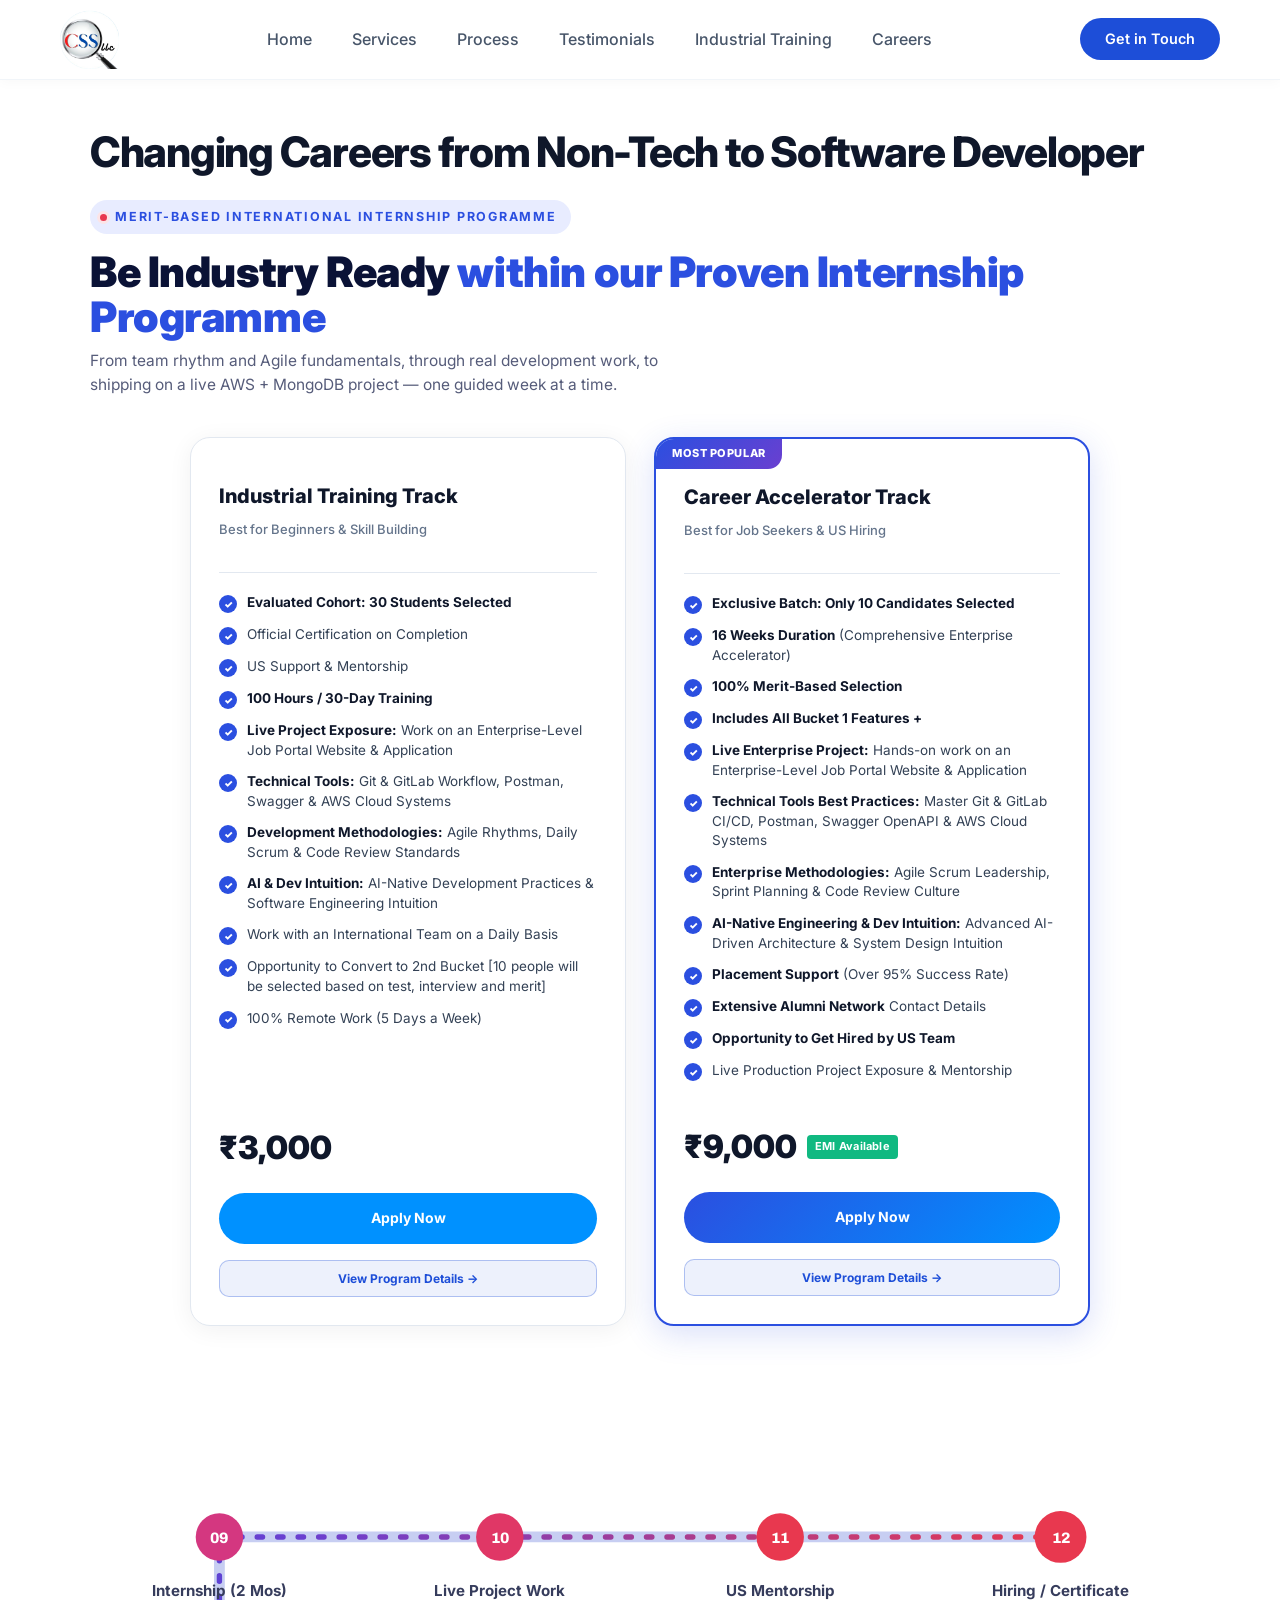
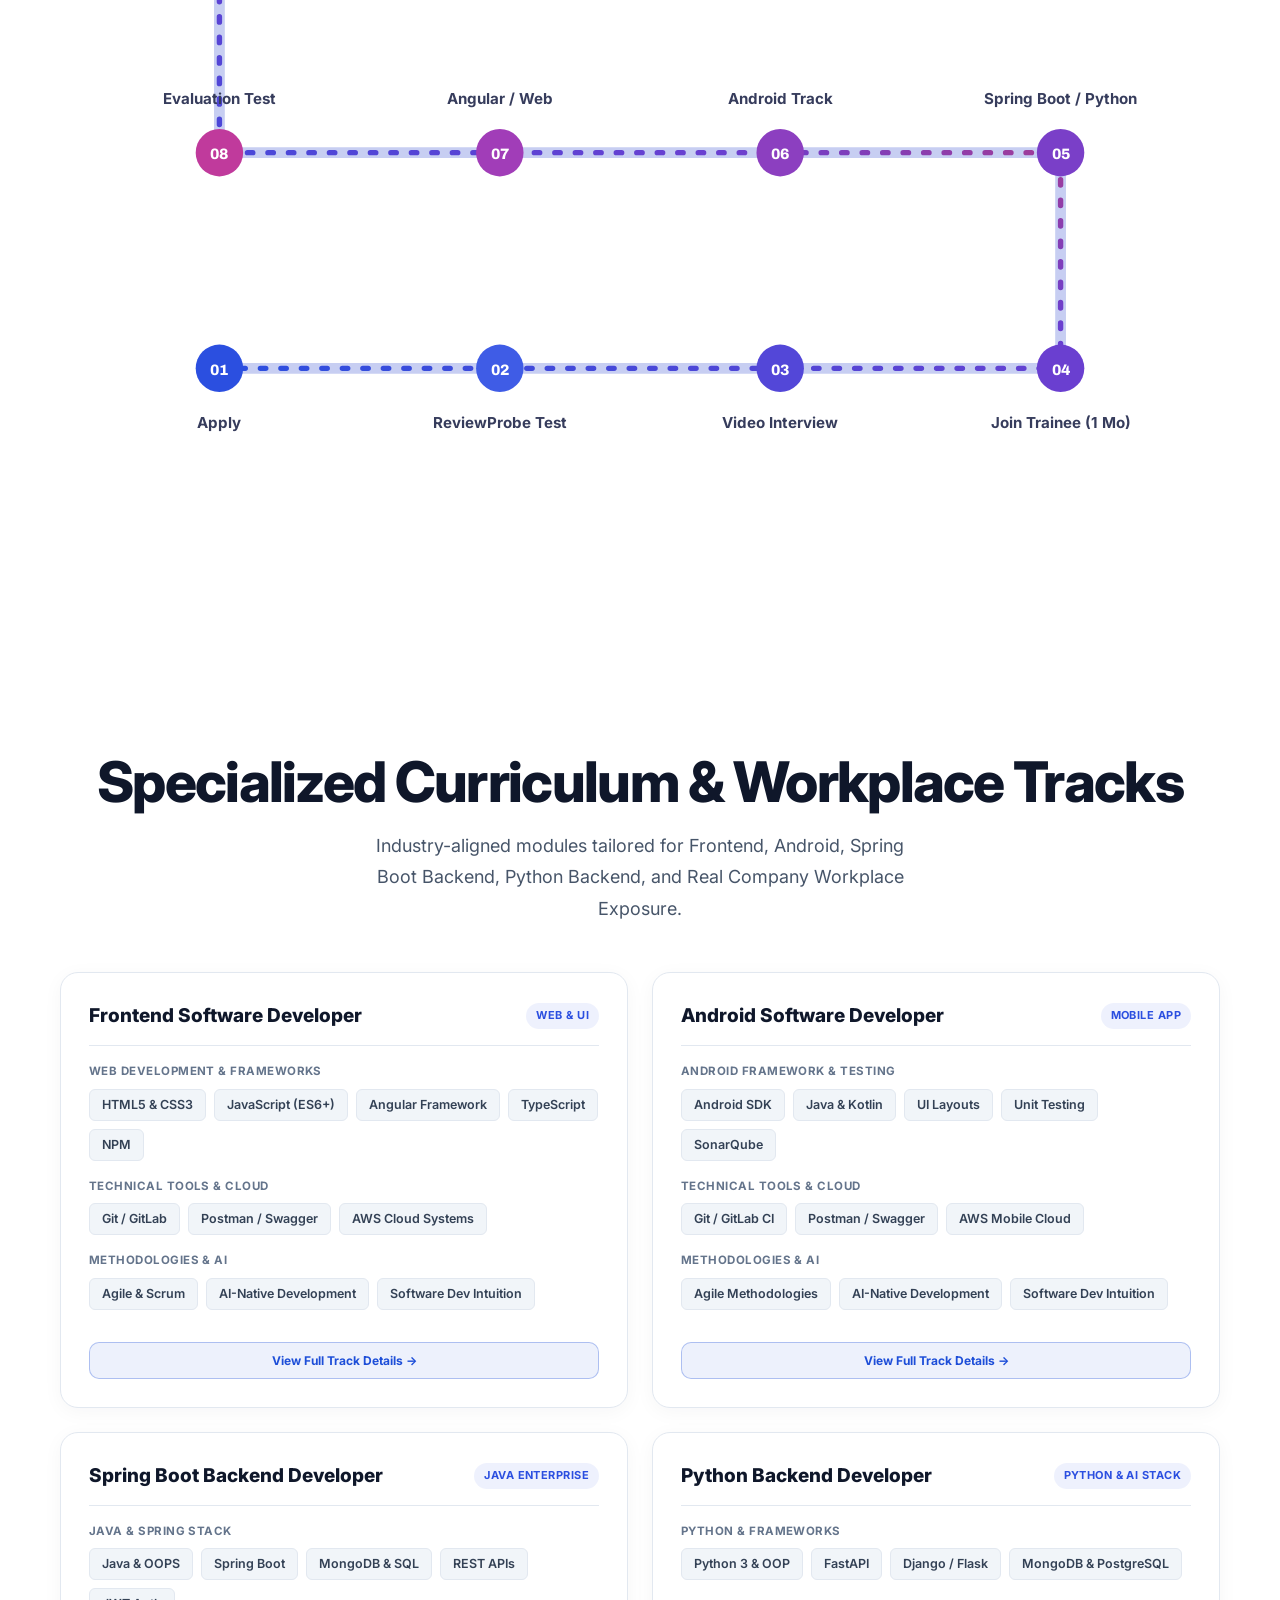
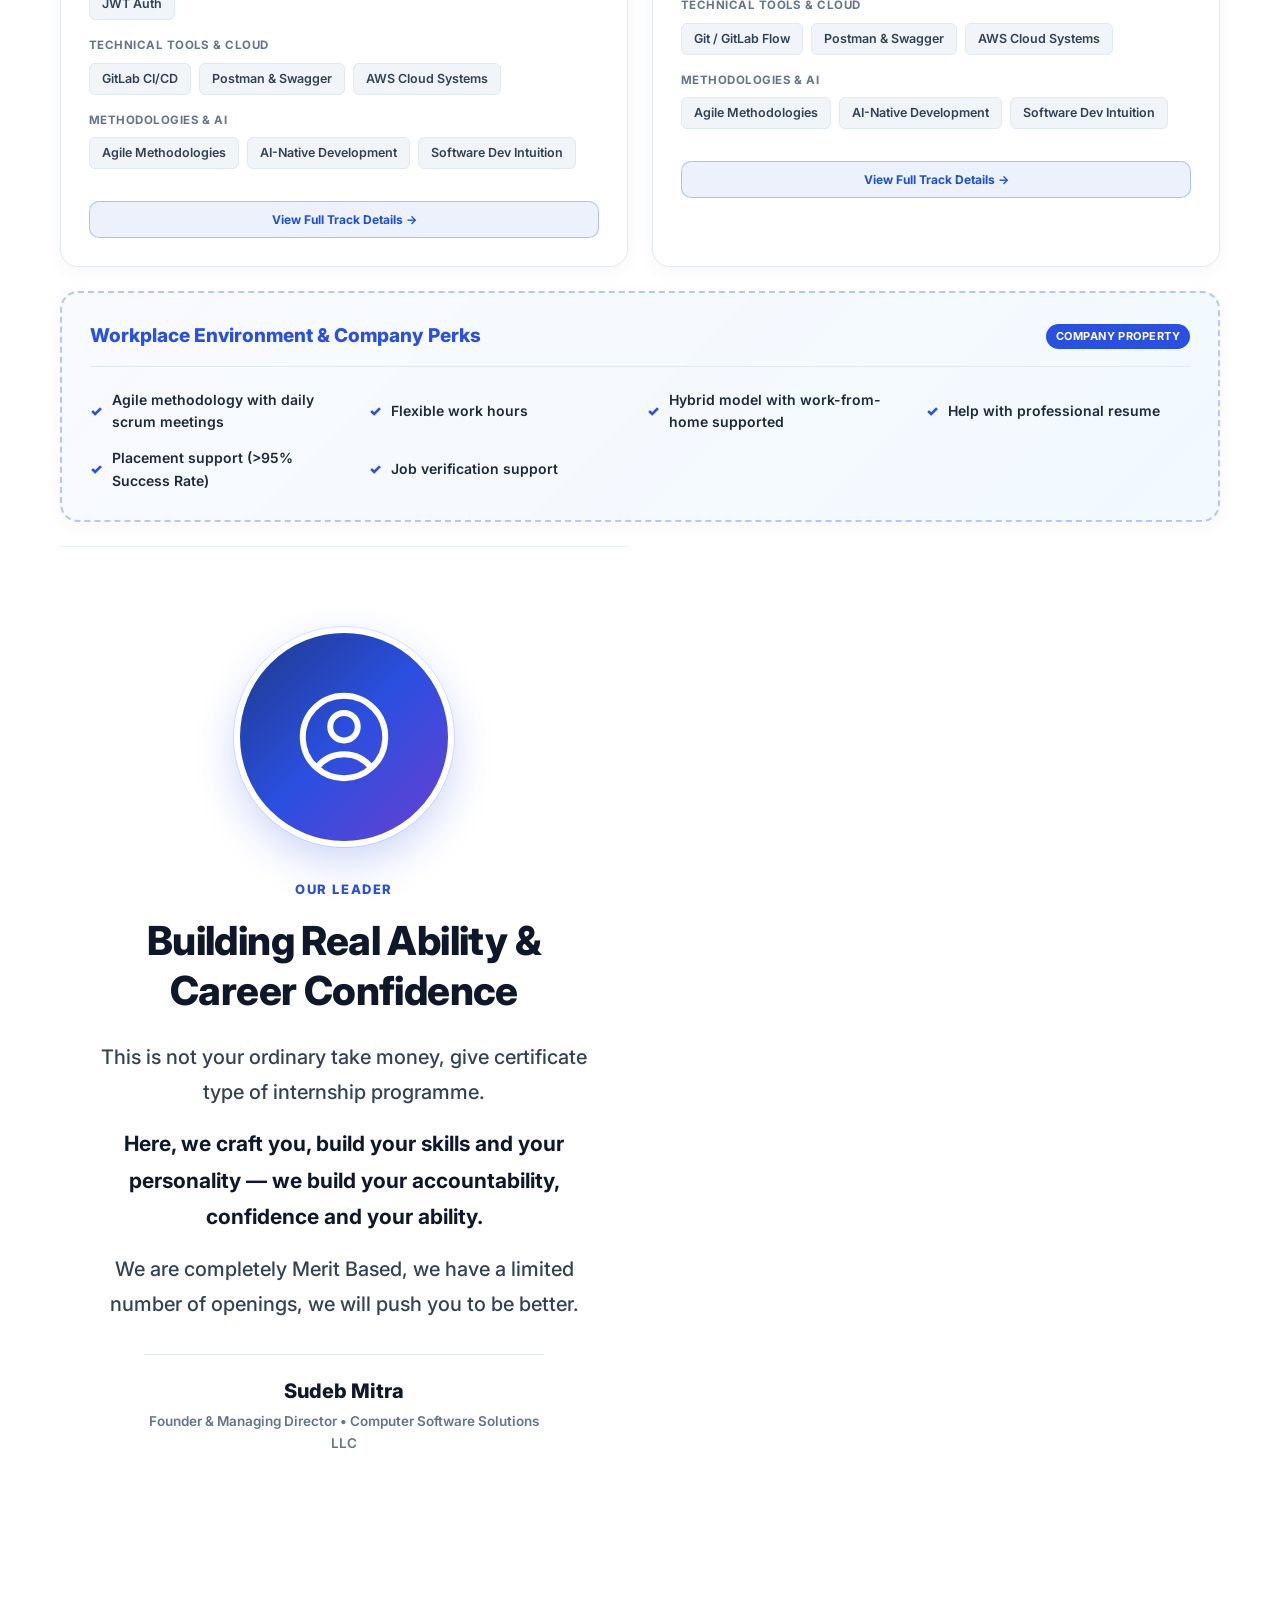
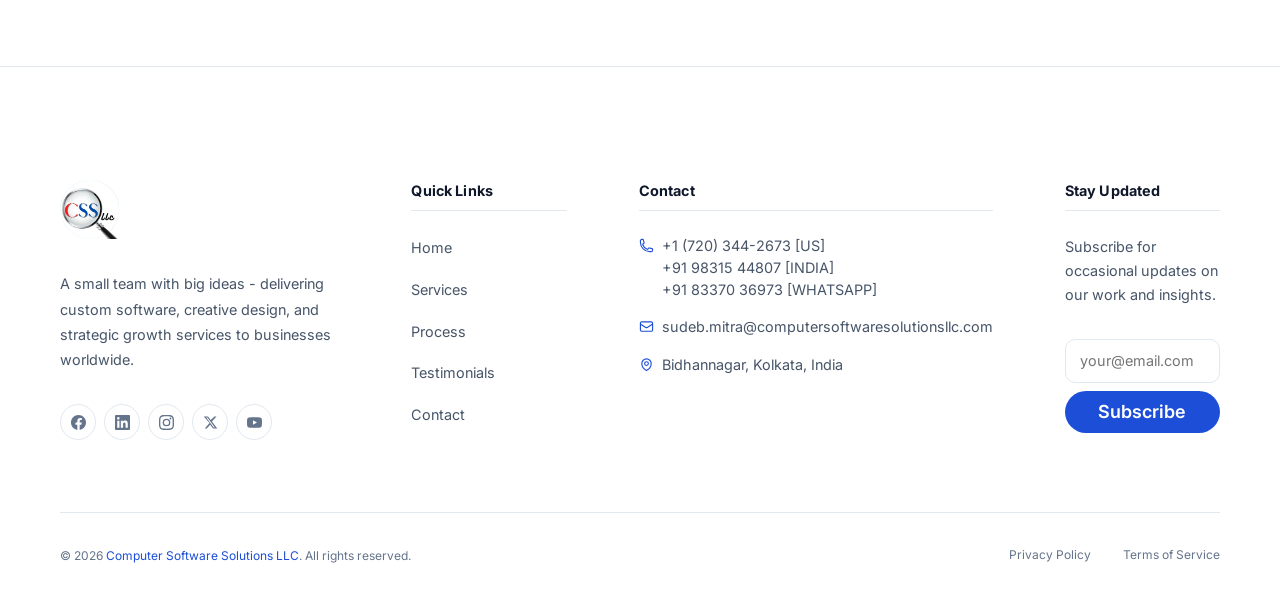
==== commit 28bc2b09: "Industrial_Training Page" ====
--- a/industrial-training.html
+++ b/industrial-training.html
@@ -543,7 +543,7 @@
                   <span class="goal-price">₹3,000</span>
                 </div>
                 <a href="#contact" class="goal-btn">Apply Now</a>
-                <button type="button" class="btn-track-detail" data-open-modal="bucket-3k">View Program Details &amp; Mentors &rarr;</button>
+                <button type="button" class="btn-track-detail" data-open-modal="bucket-3k">View Program Details &rarr;</button>
               </div>
 
               <!-- Bucket 2 Card (Featured) -->
@@ -573,7 +573,7 @@
                   <span class="emi-tag">EMI Available</span>
                 </div>
                 <a href="#contact" class="goal-btn" style="background: linear-gradient(135deg, #2b4fe0, #0091ff);">Apply Now</a>
-                <button type="button" class="btn-track-detail" data-open-modal="bucket-9k">View Program Details &amp; Mentors &rarr;</button>
+                <button type="button" class="btn-track-detail" data-open-modal="bucket-9k">View Program Details &rarr;</button>
               </div>
 
             </div>
@@ -716,7 +716,7 @@
               </div>
             </div>
 
-            <button type="button" class="btn-track-detail" data-open-modal="track-frontend">View Full Track Details &amp; Mentors &rarr;</button>
+            <button type="button" class="btn-track-detail" data-open-modal="track-frontend">View Full Track Details &rarr;</button>
           </div>
 
           <!-- Card 2: Android Software Developer -->
@@ -755,7 +755,7 @@
               </div>
             </div>
 
-            <button type="button" class="btn-track-detail" data-open-modal="track-android">View Full Track Details &amp; Mentors &rarr;</button>
+            <button type="button" class="btn-track-detail" data-open-modal="track-android">View Full Track Details &rarr;</button>
           </div>
 
           <!-- Card 3: Spring Boot Backend Developer -->
@@ -794,7 +794,7 @@
               </div>
             </div>
 
-            <button type="button" class="btn-track-detail" data-open-modal="track-springboot">View Full Track Details &amp; Mentors &rarr;</button>
+            <button type="button" class="btn-track-detail" data-open-modal="track-springboot">View Full Track Details &rarr;</button>
           </div>
 
           <!-- Card 4: Python Backend Developer -->
@@ -832,7 +832,7 @@
               </div>
             </div>
 
-            <button type="button" class="btn-track-detail" data-open-modal="track-python">View Full Track Details &amp; Mentors &rarr;</button>
+            <button type="button" class="btn-track-detail" data-open-modal="track-python">View Full Track Details &rarr;</button>
           </div>
 
           <!-- Card 5: Workplace Environment (Full Width) -->
--- a/css/style.css
+++ b/css/style.css
@@ -243,9 +243,10 @@
   inset: 0;
   z-index: 9999;
   display: flex;
-  align-items: center;
+  align-items: flex-start;
   justify-content: center;
-  padding: var(--space-md);
+  padding: clamp(12px, 4vh, 48px) var(--space-md);
+  overflow-y: auto;
   opacity: 0;
   visibility: hidden;
   transition: opacity var(--transition-base), visibility var(--transition-base);
--- a/css/industrial-training.css
+++ b/css/industrial-training.css
@@ -268,20 +268,60 @@
   box-shadow: 0 6px 16px rgba(29, 78, 216, 0.25);
 }
 
-/* Square Card Modal (Matching Website Theme) */
+/* ── Large Track / Program Modal ────────────────────────────── */
 .modal-content.modal-lg {
-  position: relative;
+  /* Explicit height lets flex children compute sizes */
+  height: 90vh;
+  max-height: 90vh;
+  display: flex;
+  flex-direction: column;
+  overflow: hidden;
+
+  padding: 0;
+  width: 92vw;
+  max-width: 720px;
+  border-radius: var(--radius-lg, 16px);
   background-color: var(--bg-card, #ffffff);
   border: 1px solid var(--border, #e2e8f0);
-  border-radius: var(--radius-lg, 16px);
+  box-shadow: 0 20px 50px rgba(15, 23, 42, 0.18);
+}
+
+/* Hide the generic outer title – the injected HTML has its own header */
+.modal-content.modal-lg > .modal-title {
+  display: none;
+}
+
+/* The modal-body fills remaining card height; square-modal-body scrolls */
+.modal-content.modal-lg > .modal-body {
+  flex: 1 1 0;
+  min-height: 0;
+  overflow: hidden;  /* let square-modal-body scroll, not this wrapper */
+  margin: 0;
   padding: 0;
-  width: 92vw;
-  max-width: 660px;
-  max-height: 85vh;
-  box-shadow: 0 20px 50px rgba(15, 23, 42, 0.18);
-  display: flex;
-  flex-direction: column;
-  overflow: hidden;
+}
+
+/* Pinned footer – never scrolls away */
+.modal-content.modal-lg > .modal-actions {
+  flex-shrink: 0;
+  display: flex;
+  justify-content: flex-end;
+  gap: 8px;
+  padding: 14px 24px;
+  border-top: 1px solid var(--border, #e2e8f0);
+  background: var(--bg-secondary, #f8fafc);
+}
+
+/* Compact variant for short-content bucket modals – auto-sizes instead of forced 90vh */
+.modal-content.modal-lg.modal-compact {
+  height: auto;
+}
+.modal-content.modal-lg.modal-compact > .modal-body {
+  flex: none;
+  overflow: visible;
+}
+.modal-content.modal-lg.modal-compact .square-modal-body {
+  height: auto;
+  overflow: visible;
 }
 
 /* Custom Header inside Square Modal */
@@ -314,6 +354,7 @@
 
 /* Modal Body Scrollable Region */
 .square-modal-body {
+  height: 100%;        /* fill the modal-body flex container */
   padding: 24px;
   overflow-y: auto;
   display: grid;
@@ -321,6 +362,13 @@
   gap: 20px;
   scrollbar-width: thin;
   scrollbar-color: var(--accent, #1d4ed8) var(--bg-secondary, #f8fafc);
+}
+
+/* Single-column variant for program-only modals (bucket-3k, bucket-9k) */
+.square-modal-body--single {
+  grid-template-columns: 1fr;
+  max-width: 520px;
+  margin: 0 auto;
 }
 
 .square-modal-body::-webkit-scrollbar {
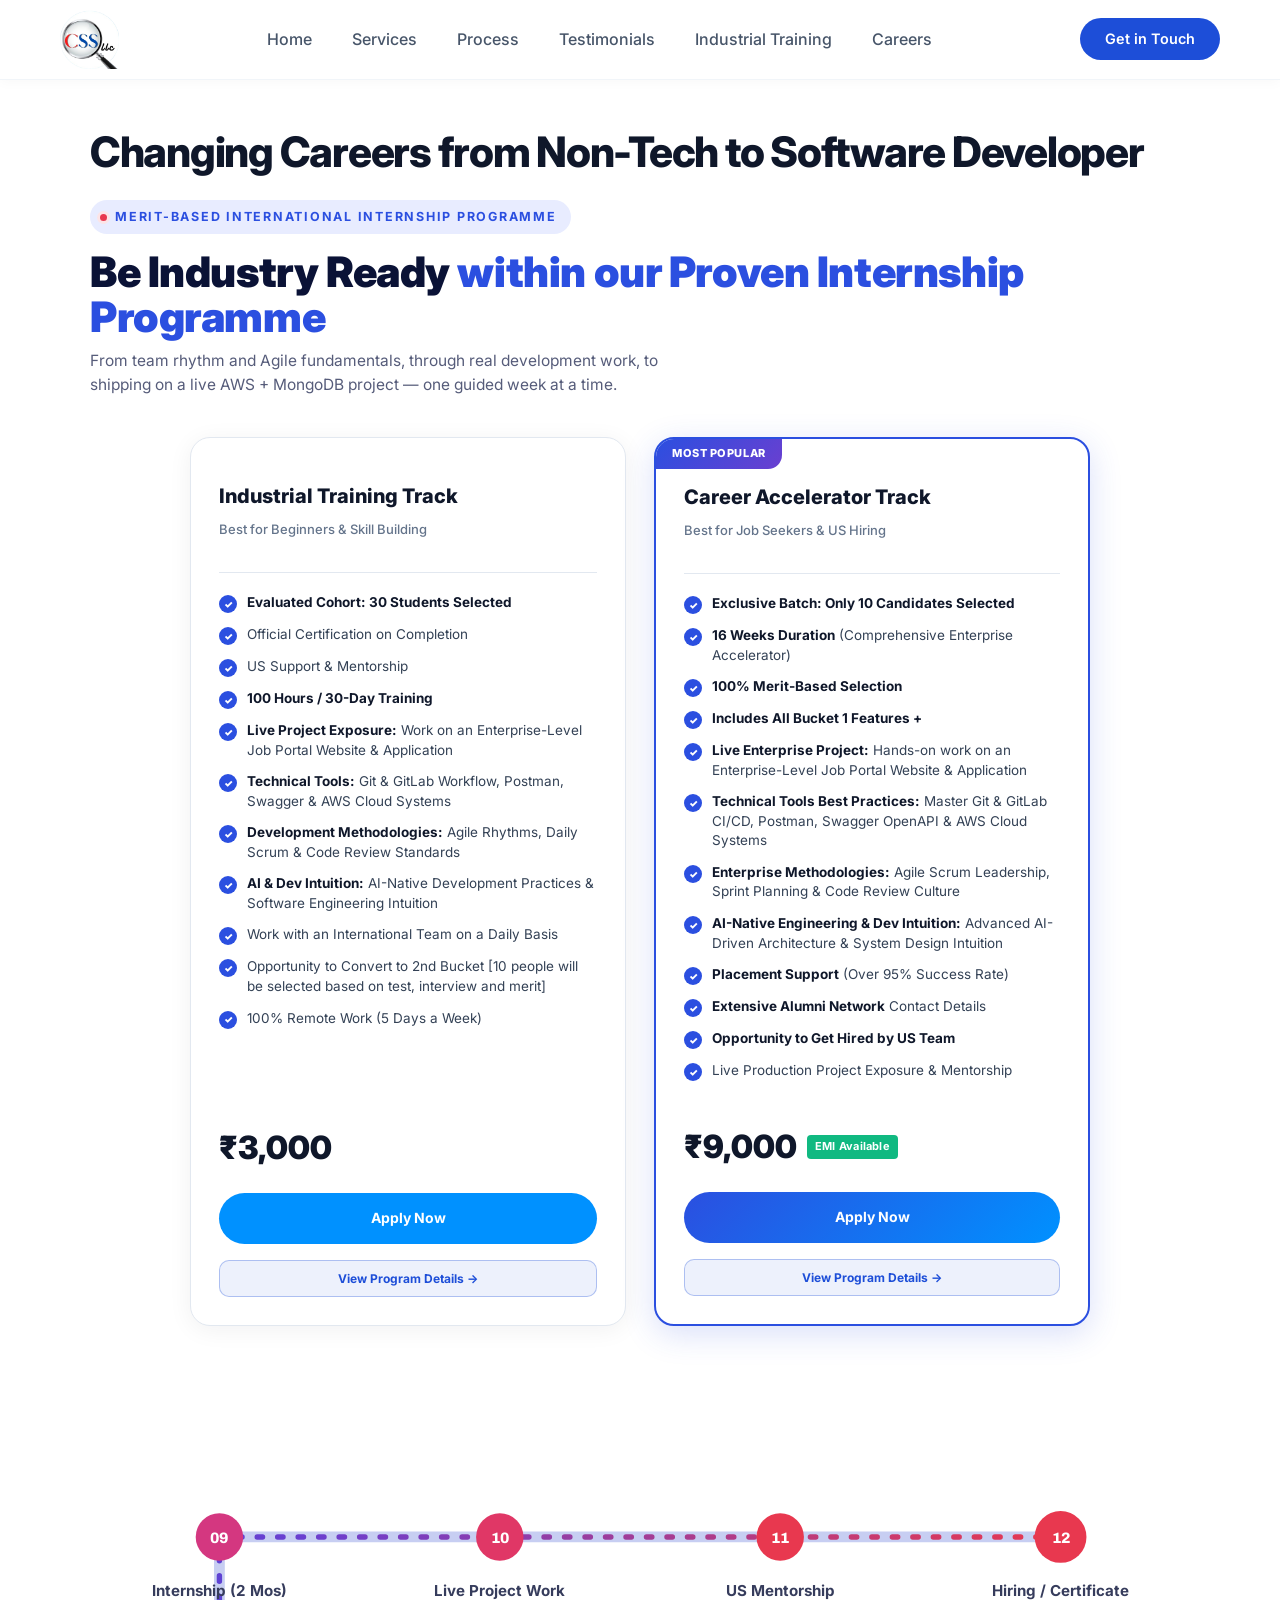
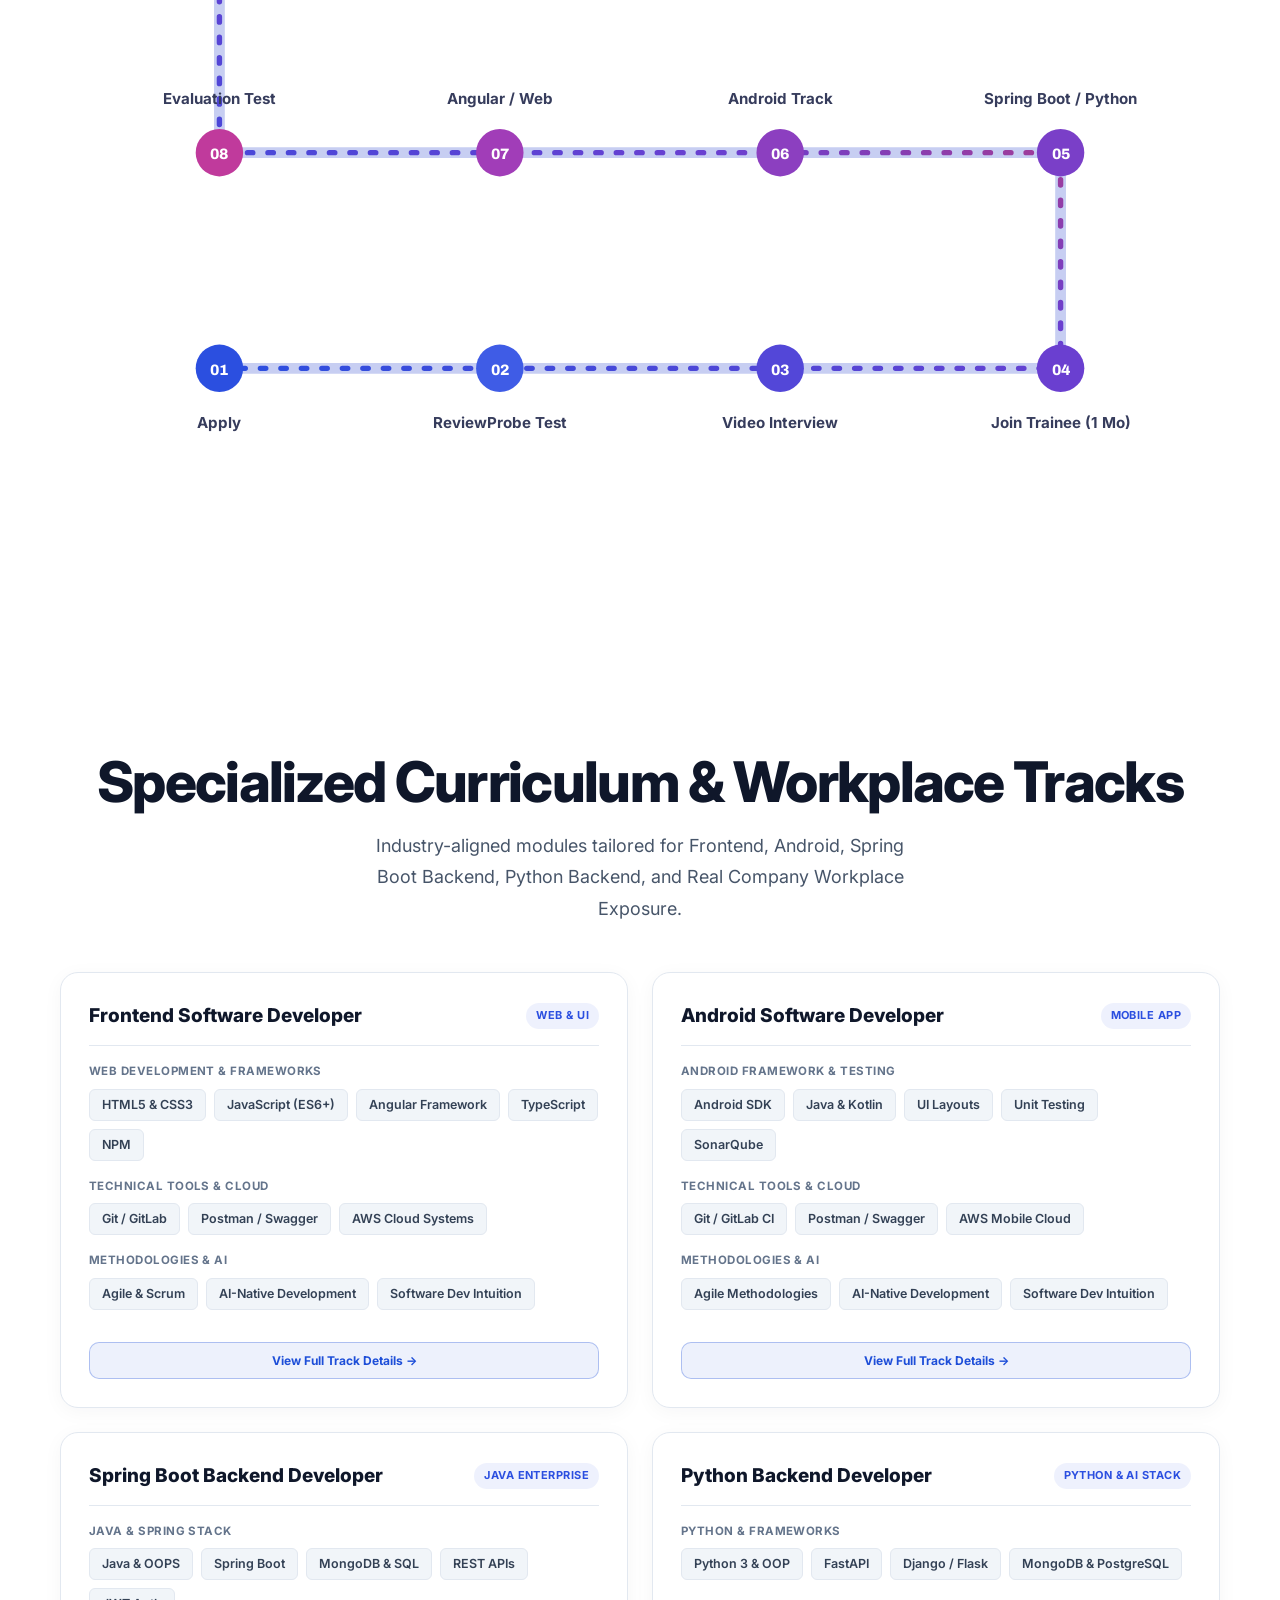
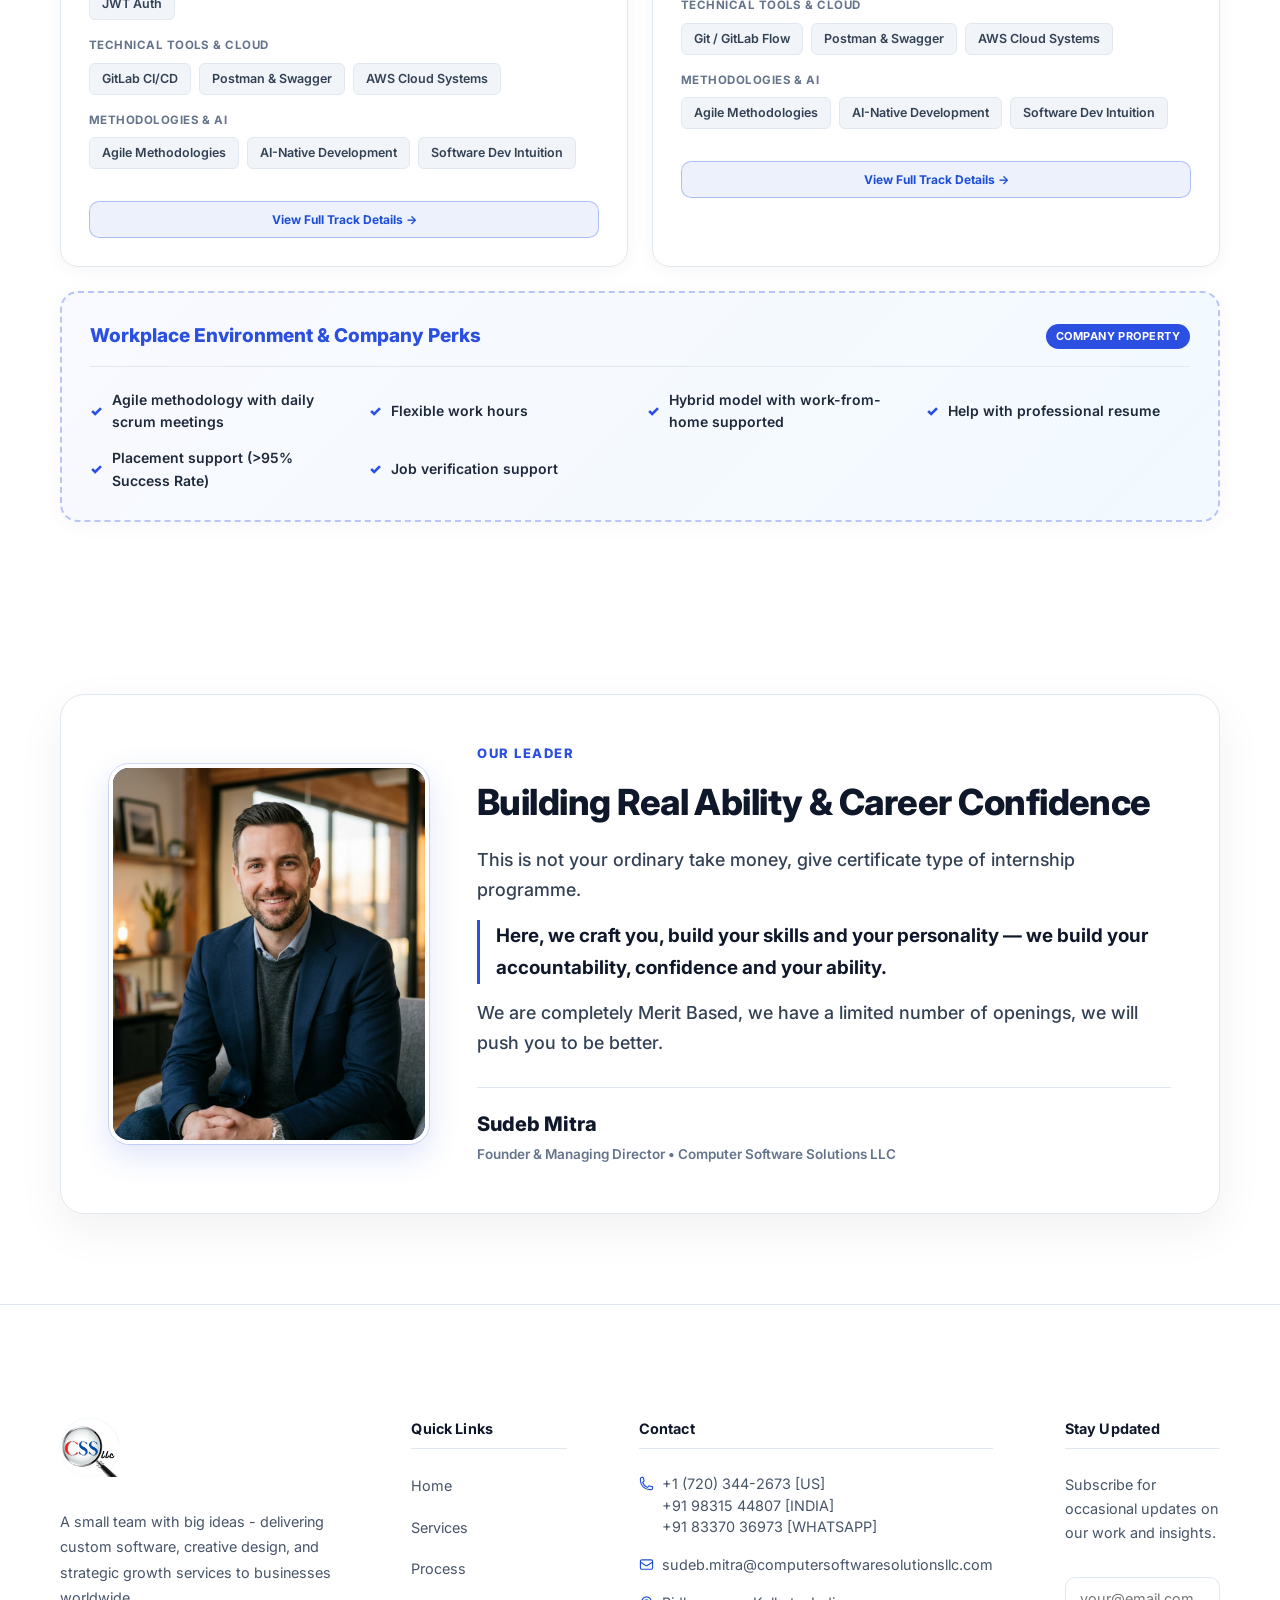
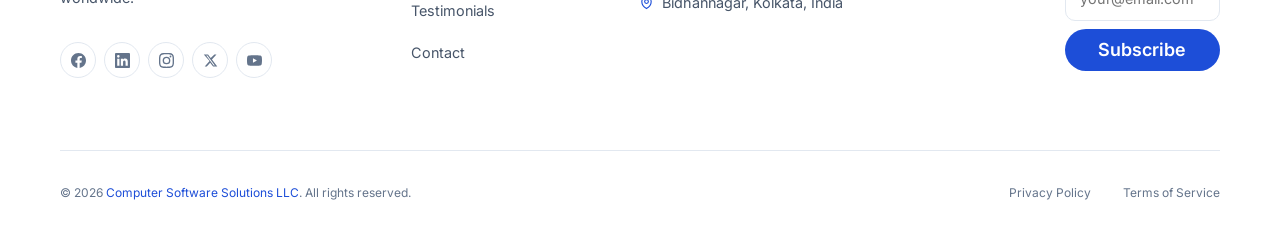
==== commit cfa1acd8: "LeaderSection" ====
--- a/industrial-training.html
+++ b/industrial-training.html
@@ -380,61 +380,71 @@
       }
     }
 
-    /* ---- Leader / Founder Section (Completely Centered Middle Layout) ---- */
+    /* ---- Leader / Founder Section (2-Column Card Layout) ---- */
     .leader-section {
-      padding: 80px 0 100px 0;
+      padding: 60px 0 90px 0;
+      background: var(--bg-primary, #f8fafc);
+      width: 100%;
+    }
+    .leader-card {
+      width: 100%;
       background: #ffffff;
-      border-top: 1px solid rgba(226, 232, 240, 0.8);
+      border: 1px solid #e2e8f0;
+      border-radius: 24px;
+      padding: 48px;
+      box-shadow: 0 16px 48px rgba(15, 23, 42, 0.06);
+      display: grid;
+      grid-template-columns: 320px 1fr;
+      gap: 48px;
+      align-items: center;
+    }
+    .leader-col-left {
+      display: flex;
+      justify-content: center;
+      align-items: center;
       width: 100%;
-      text-align: center;
-    }
-    .leader-stacked-wrap {
-      max-width: 900px;
-      margin: 0 auto;
-      display: flex;
-      flex-direction: column;
-      align-items: center;
-      justify-content: center;
-      text-align: center;
-      gap: 32px;
+    }
+    .leader-image-frame {
       width: 100%;
-    }
-    .leader-portrait-wrap {
+      max-width: 320px;
+      height: 380px;
+      border-radius: 20px;
+      overflow: hidden;
+      box-shadow: 0 12px 32px rgba(43, 79, 224, 0.15);
+      border: 4px solid #ffffff;
+      outline: 1px solid rgba(43, 79, 224, 0.2);
+      background: linear-gradient(135deg, #1e3a8a 0%, #2b4fe0 100%);
       position: relative;
-      display: flex;
-      flex-direction: column;
-      align-items: center;
-      justify-content: center;
-      gap: 12px;
-      margin: 0 auto;
-    }
-    .leader-portrait-circle {
-      width: 220px;
-      height: 220px;
-      border-radius: 50%;
-      background: linear-gradient(135deg, #1e3a8a 0%, #2b4fe0 50%, #6a3fd0 100%);
+    }
+    .leader-img {
+      width: 100%;
+      height: 100%;
+      object-fit: cover;
+      object-position: center top;
+      display: block;
+      transition: transform 0.4s ease;
+    }
+    .leader-card:hover .leader-img {
+      transform: scale(1.04);
+    }
+    .leader-portrait-circle-fallback {
+      width: 100%;
+      height: 100%;
       display: flex;
       align-items: center;
       justify-content: center;
       color: #ffffff;
-      box-shadow: 0 16px 40px rgba(43, 79, 224, 0.22);
-      border: 6px solid #ffffff;
-      outline: 1px solid rgba(43, 79, 224, 0.15);
-      margin: 0 auto;
-    }
-    .leader-portrait-circle svg {
-      width: 110px;
-      height: 110px;
-    }
-    .leader-text-content {
+    }
+    .leader-portrait-circle-fallback svg {
+      width: 120px;
+      height: 120px;
+    }
+    .leader-col-right {
       display: flex;
       flex-direction: column;
-      align-items: center;
-      justify-content: center;
-      text-align: center;
+      align-items: flex-start;
+      text-align: left;
       gap: 16px;
-      width: 100%;
-      margin: 0 auto;
     }
     .leader-eyebrow {
       font-size: 13px;
@@ -442,65 +452,83 @@
       color: #2b4fe0;
       text-transform: uppercase;
       letter-spacing: 0.12em;
-      text-align: center;
-      display: block;
     }
     .leader-title {
-      font-size: clamp(26px, 3.5vw, 40px);
+      font-size: clamp(24px, 3vw, 36px);
       font-weight: 800;
       color: #0f172a;
       line-height: 1.25;
       letter-spacing: -0.015em;
-      margin: 0 auto;
-      text-align: center;
+      margin: 0;
+      text-align: left;
     }
     .leader-body {
-      font-size: clamp(16.5px, 1.8vw, 20px);
-      line-height: 1.75;
+      font-size: clamp(15.5px, 1.4vw, 18px);
+      line-height: 1.7;
       color: #334155;
       font-weight: 500;
       display: flex;
       flex-direction: column;
-      align-items: center;
-      gap: 16px;
-      max-width: 820px;
-      margin: 8px auto 0 auto;
-      text-align: center;
+      gap: 14px;
+      margin-top: 4px;
+      text-align: left;
     }
     .leader-body p {
-      margin: 0 auto;
-      text-align: center;
+      margin: 0;
+      text-align: left;
     }
     .leader-body p.highlight {
       font-weight: 700;
       color: #0f172a;
       font-size: 1.05em;
-      text-align: center;
+      padding-left: 16px;
+      border-left: 3px solid #2b4fe0;
     }
     .leader-signoff {
-      margin: 16px auto 0 auto;
+      margin-top: 12px;
       padding-top: 20px;
       border-top: 1px solid #e2e8f0;
       display: flex;
       flex-direction: column;
-      align-items: center;
-      justify-content: center;
-      text-align: center;
       gap: 4px;
       width: 100%;
-      max-width: 400px;
+      text-align: left;
     }
     .leader-signoff-name {
       font-size: 20px;
       font-weight: 800;
       color: #0f172a;
-      text-align: center;
+      text-align: left;
     }
     .leader-signoff-role {
       font-size: 13.5px;
       font-weight: 600;
       color: #64748b;
-      text-align: center;
+      text-align: left;
+    }
+    @media (max-width: 900px) {
+      .leader-card {
+        grid-template-columns: 1fr;
+        padding: 32px 24px;
+        gap: 32px;
+      }
+      .leader-image-frame {
+        max-width: 260px;
+        height: 300px;
+      }
+      .leader-col-right {
+        align-items: center;
+        text-align: center;
+      }
+      .leader-title, .leader-body, .leader-body p, .leader-signoff, .leader-signoff-name, .leader-signoff-role {
+        text-align: center;
+      }
+      .leader-body p.highlight {
+        border-left: none;
+        border-top: 2px solid #2b4fe0;
+        padding-left: 0;
+        padding-top: 12px;
+      }
     }
   </style>
 
@@ -864,23 +892,30 @@
             </div>
           </div>
 
-    <!-- OUR LEADER / FOUNDER'S MESSAGE SECTION (Wide 2-Column Open Layout) -->
+        </div><!-- /.domain-cards-grid -->
+      </div><!-- /.container -->
+    </section><!-- /.it-roadmap -->
+
+    <!-- OUR LEADER / FOUNDER'S MESSAGE SECTION (Full-Width 2-Column Card) -->
     <section class="leader-section section" aria-label="A message from our leader">
       <div class="container">
         
-        <div class="leader-stacked-wrap">
-
-          <!-- Top: Large Founder Portrait Circle -->
-          <div class="leader-portrait-wrap">
-            <div class="leader-portrait-circle" aria-hidden="true">
-              <svg xmlns="http://www.w3.org/2000/svg" fill="none" viewBox="0 0 24 24" stroke-width="1.3" stroke="currentColor">
-                <path stroke-linecap="round" stroke-linejoin="round" d="M17.982 18.725A7.488 7.488 0 0 0 12 15.75a7.488 7.488 0 0 0-5.982 2.975m11.963 0a9 9 0 1 0-11.963 0m11.963 0A8.966 8.966 0 0 1 12 21a8.966 8.966 0 0 1-5.982-2.275M15 9.75a3 3 0 1 1-6 0 3 3 0 0 1 6 0Z" />
-              </svg>
-            </div>
-          </div>
-
-          <!-- Bottom: Full-Width Centered Message Text -->
-          <div class="leader-text-content">
+        <div class="leader-card">
+
+          <!-- Left Column: Leader Image -->
+          <div class="leader-col-left">
+            <div class="leader-image-frame">
+              <img src="assets/images/testimonial-sudeb.png" alt="Sudeb Mitra - Founder &amp; Managing Director" class="leader-img" onerror="this.style.display='none'; this.nextElementSibling.style.display='flex';" />
+              <div class="leader-portrait-circle-fallback" aria-hidden="true" style="display:none;">
+                <svg xmlns="http://www.w3.org/2000/svg" fill="none" viewBox="0 0 24 24" stroke-width="1.3" stroke="currentColor">
+                  <path stroke-linecap="round" stroke-linejoin="round" d="M17.982 18.725A7.488 7.488 0 0 0 12 15.75a7.488 7.488 0 0 0-5.982 2.975m11.963 0a9 9 0 1 0-11.963 0m11.963 0A8.966 8.966 0 0 1 12 21a8.966 8.966 0 0 1-5.982-2.275M15 9.75a3 3 0 1 1-6 0 3 3 0 0 1 6 0Z" />
+                </svg>
+              </div>
+            </div>
+          </div>
+
+          <!-- Right Column: Leader Message Text -->
+          <div class="leader-col-right">
             <span class="leader-eyebrow">OUR LEADER</span>
             <h2 class="leader-title">Building Real Ability &amp; Career Confidence</h2>
             
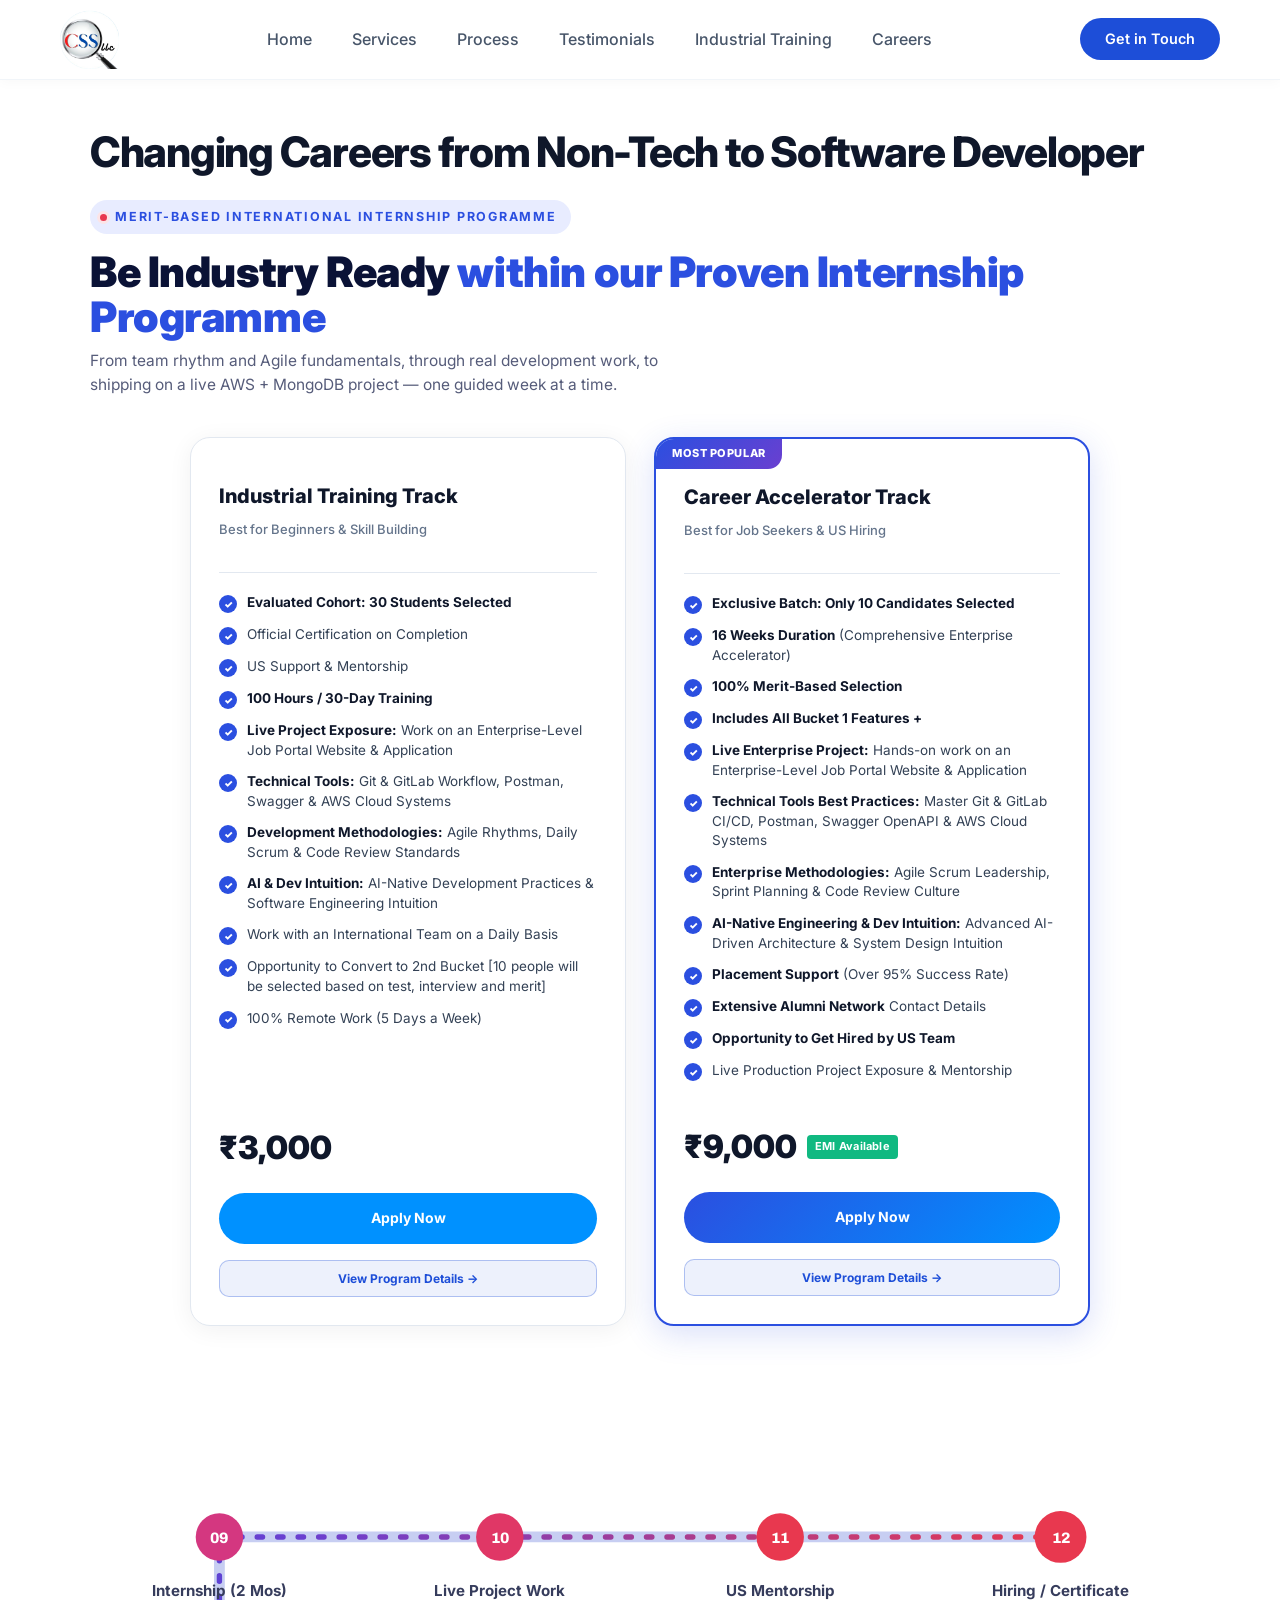
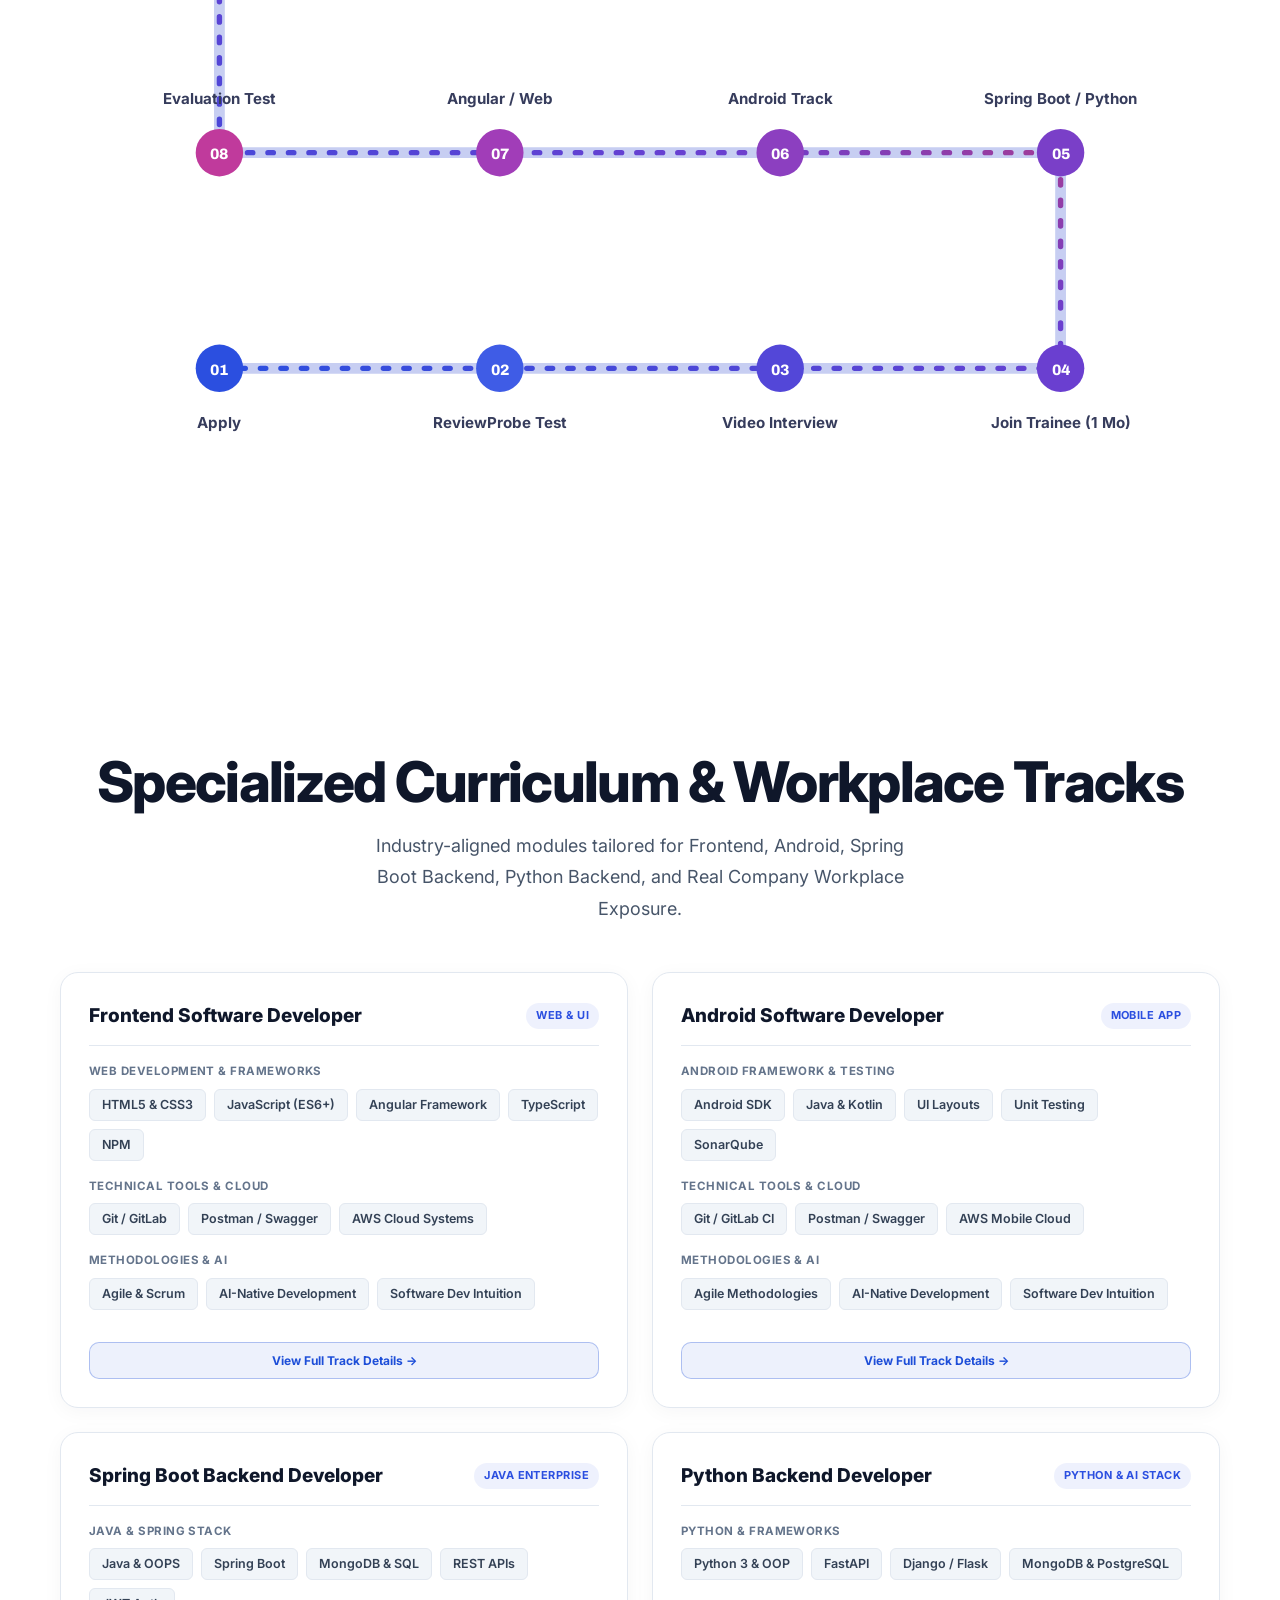
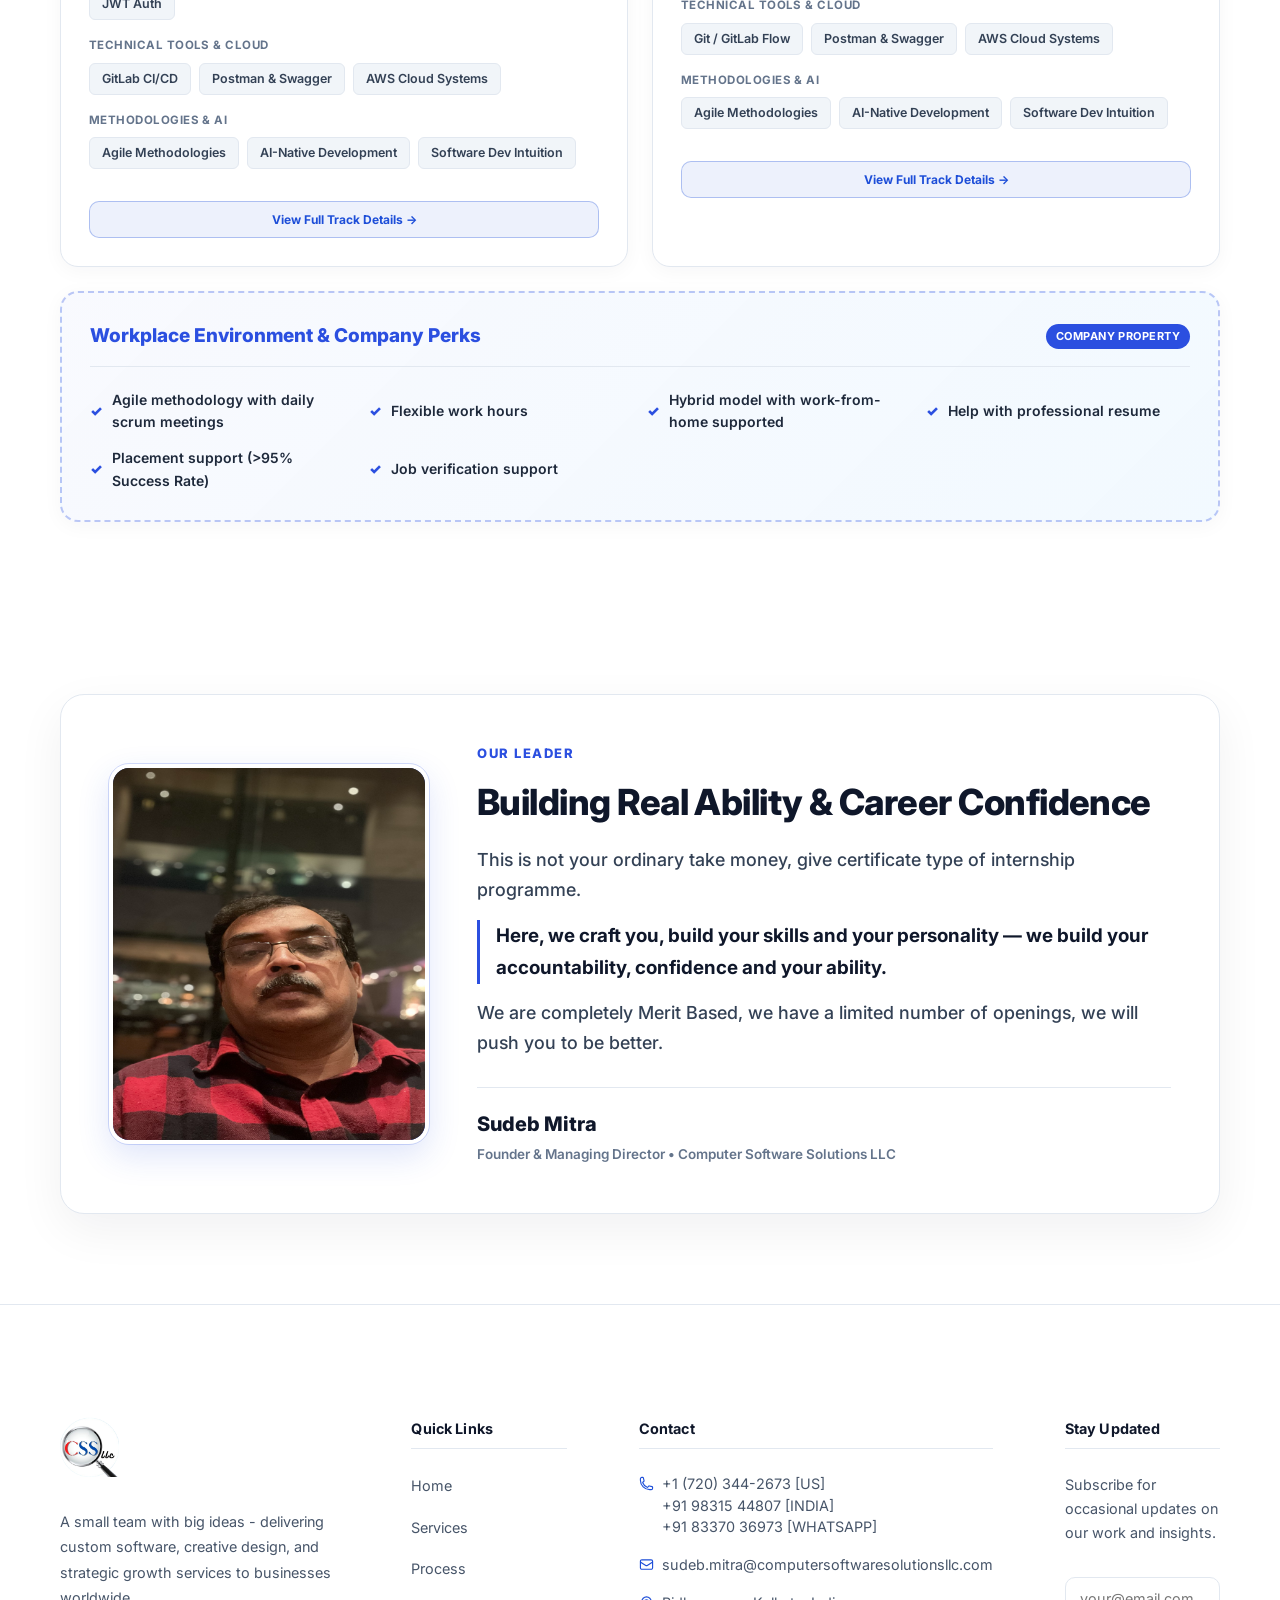
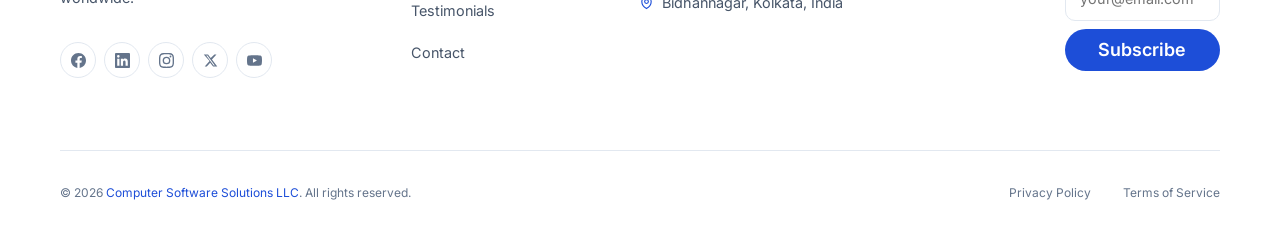
==== commit a46da311: "testimonials" ====
--- a/industrial-training.html
+++ b/industrial-training.html
@@ -42,7 +42,7 @@
             <li><a href="#" data-open-modal="careers">Careers</a></li>
           </ul>
           <div class="nav-cta">
-            <a href="index.html#contact" class="btn btn-primary" id="nav-cta-btn">Get in Touch</a>
+            <a href="https://forms.gle/X7zr9fEAK3FtL6va9" target="_blank" rel="noopener noreferrer" class="btn btn-primary" id="nav-cta-btn">Get in Touch</a>
           </div>
         </div>
       </div>
@@ -59,7 +59,7 @@
         <li><a href="#" data-open-modal="careers">Careers</a></li>
       </ul>
       <div class="mobile-menu-cta">
-        <a href="index.html#contact" class="btn btn-primary">Get in Touch</a>
+        <a href="https://forms.gle/X7zr9fEAK3FtL6va9" target="_blank" rel="noopener noreferrer" class="btn btn-primary">Get in Touch</a>
       </div>
     </div>
   </header>
@@ -905,7 +905,7 @@
           <!-- Left Column: Leader Image -->
           <div class="leader-col-left">
             <div class="leader-image-frame">
-              <img src="assets/images/testimonial-sudeb.png" alt="Sudeb Mitra - Founder &amp; Managing Director" class="leader-img" onerror="this.style.display='none'; this.nextElementSibling.style.display='flex';" />
+              <img src="assets/images/Sudeb (1).jpg" alt="Sudeb Mitra - Founder &amp; Managing Director" class="leader-img" onerror="this.style.display='none'; this.nextElementSibling.style.display='flex';" />
               <div class="leader-portrait-circle-fallback" aria-hidden="true" style="display:none;">
                 <svg xmlns="http://www.w3.org/2000/svg" fill="none" viewBox="0 0 24 24" stroke-width="1.3" stroke="currentColor">
                   <path stroke-linecap="round" stroke-linejoin="round" d="M17.982 18.725A7.488 7.488 0 0 0 12 15.75a7.488 7.488 0 0 0-5.982 2.975m11.963 0a9 9 0 1 0-11.963 0m11.963 0A8.966 8.966 0 0 1 12 21a8.966 8.966 0 0 1-5.982-2.275M15 9.75a3 3 0 1 1-6 0 3 3 0 0 1 6 0Z" />
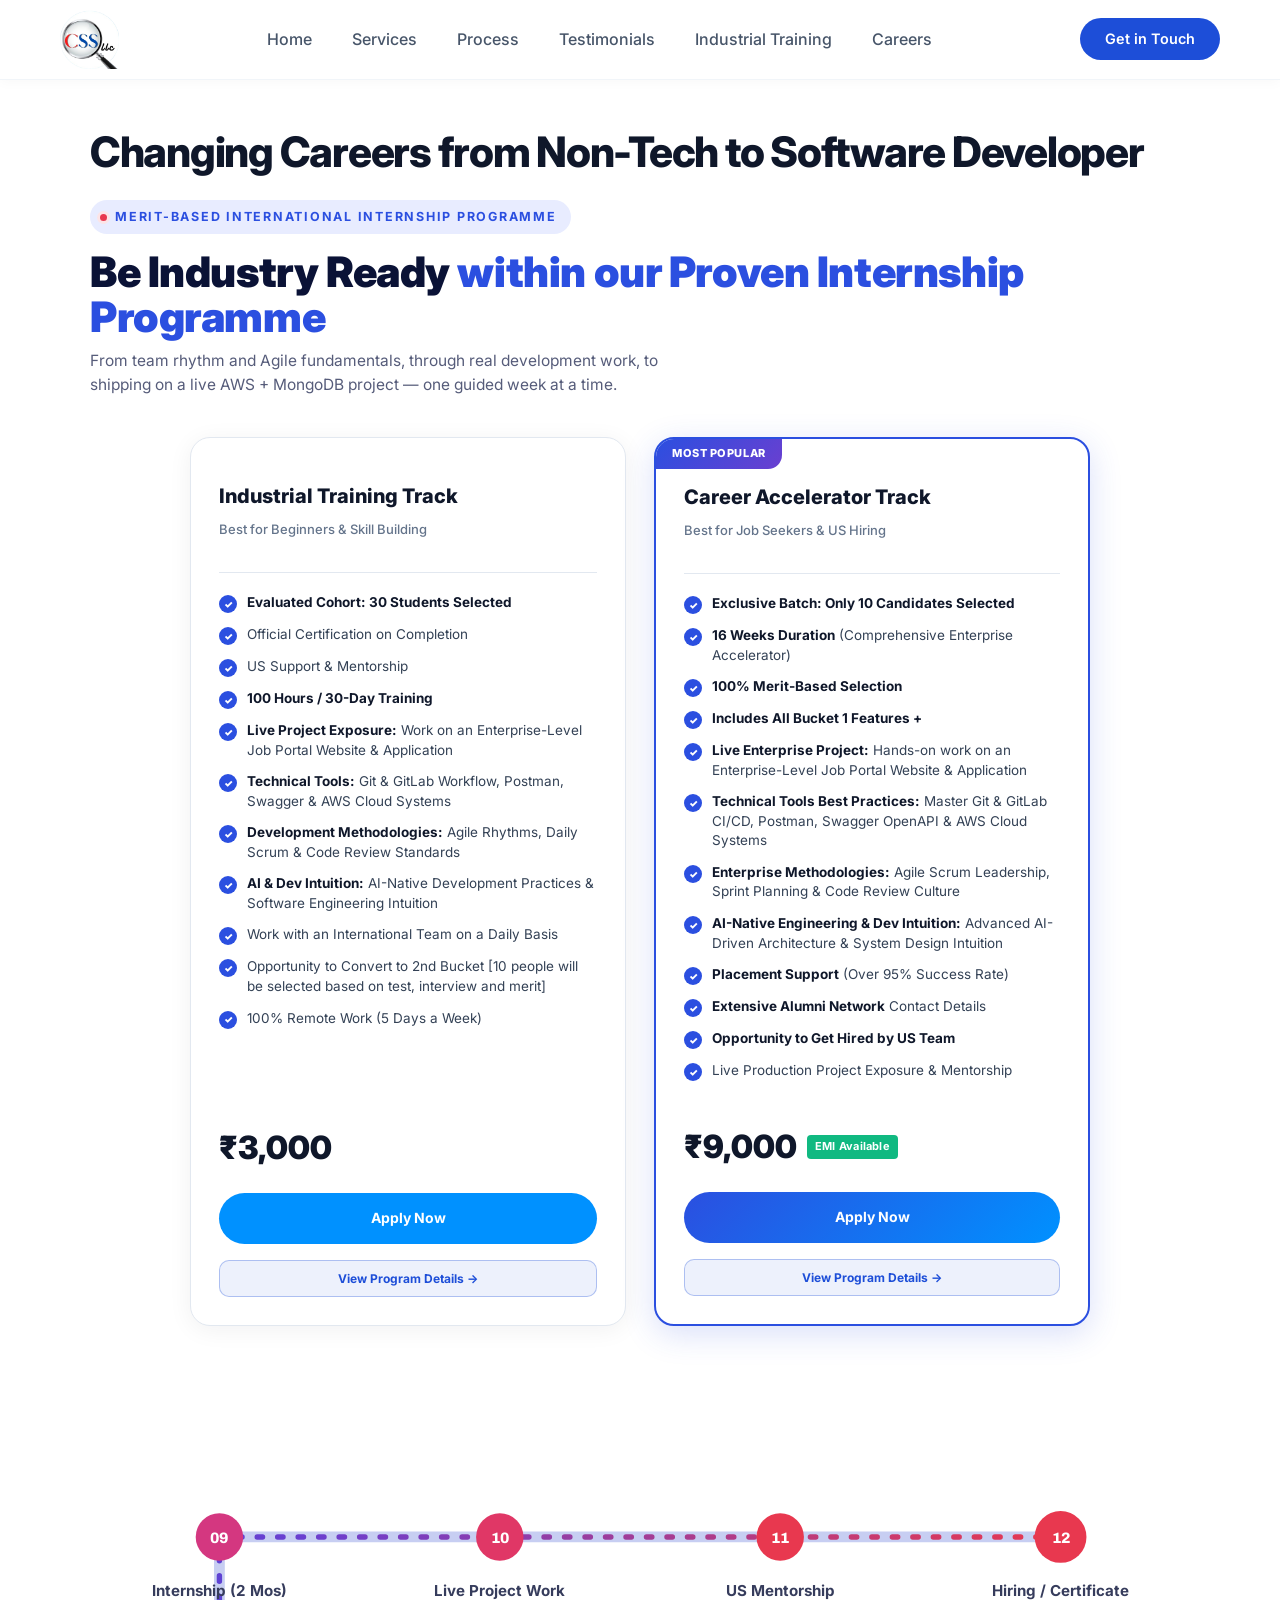
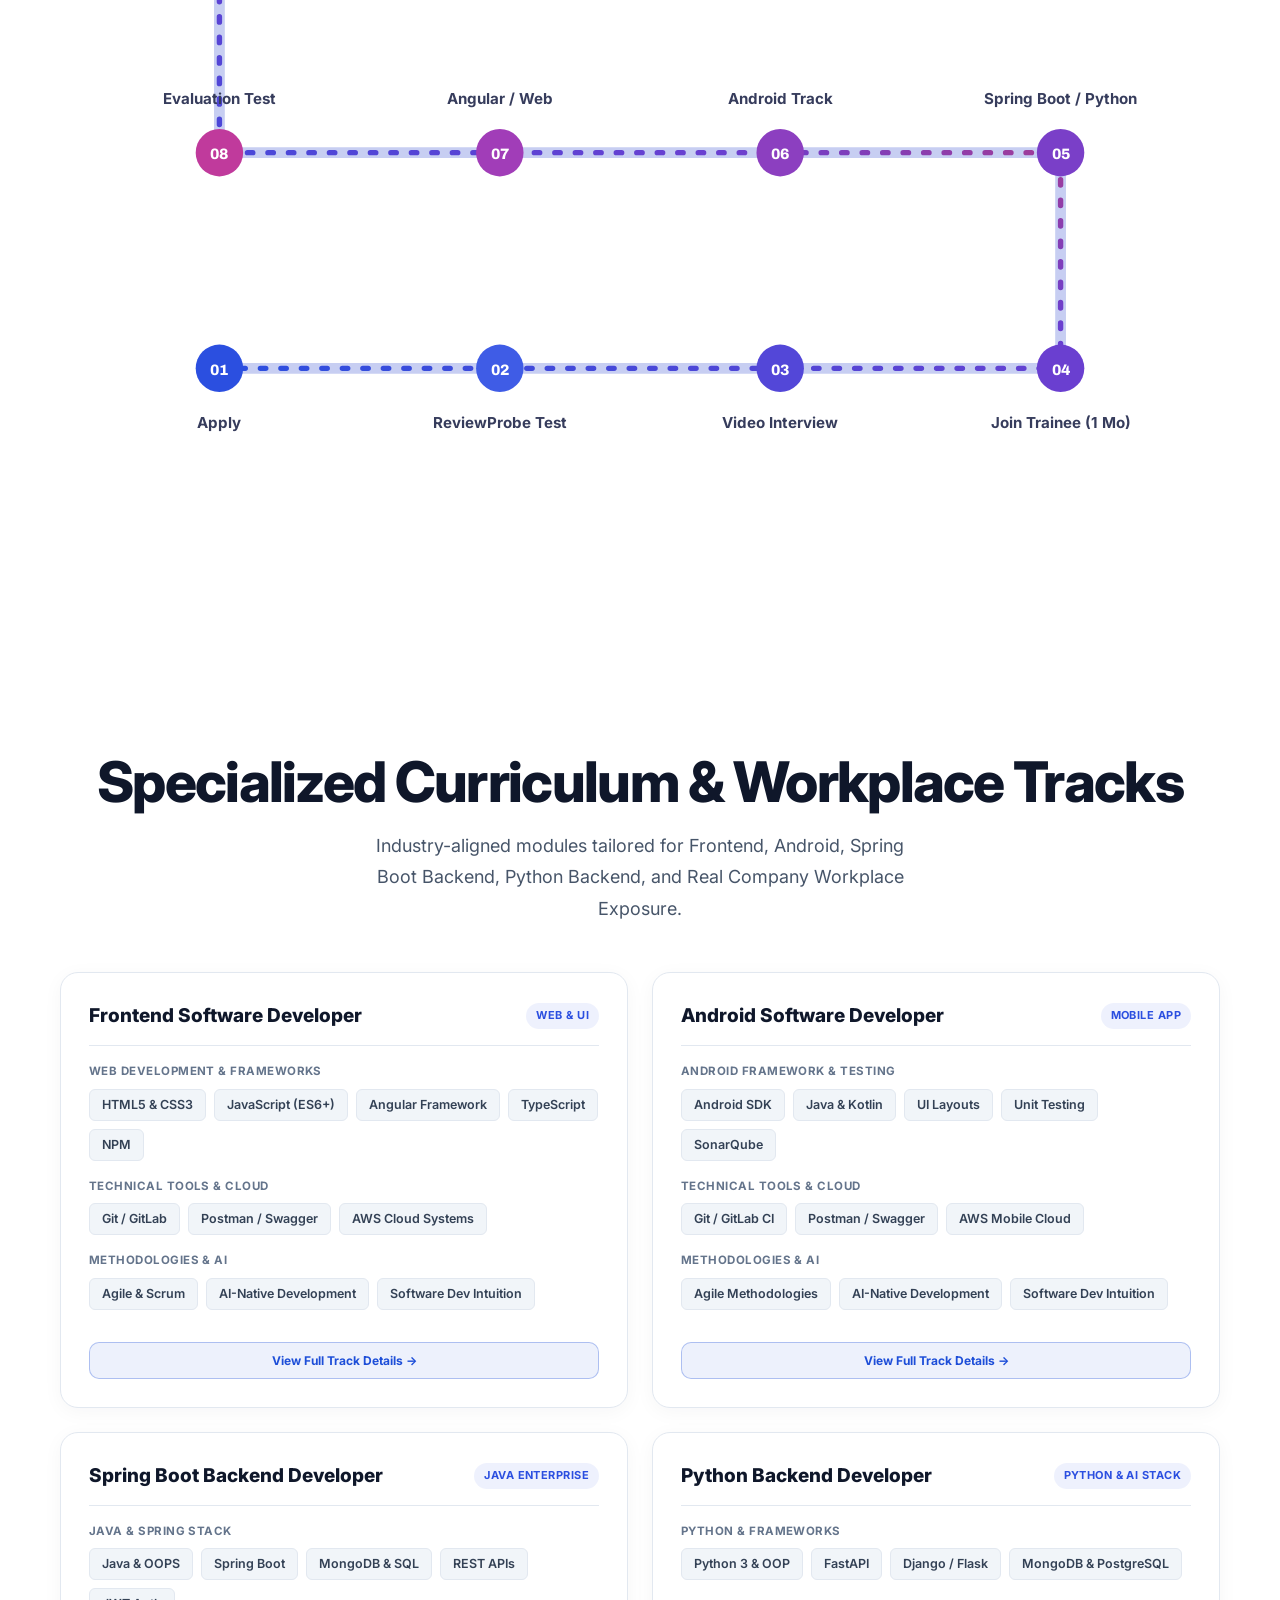
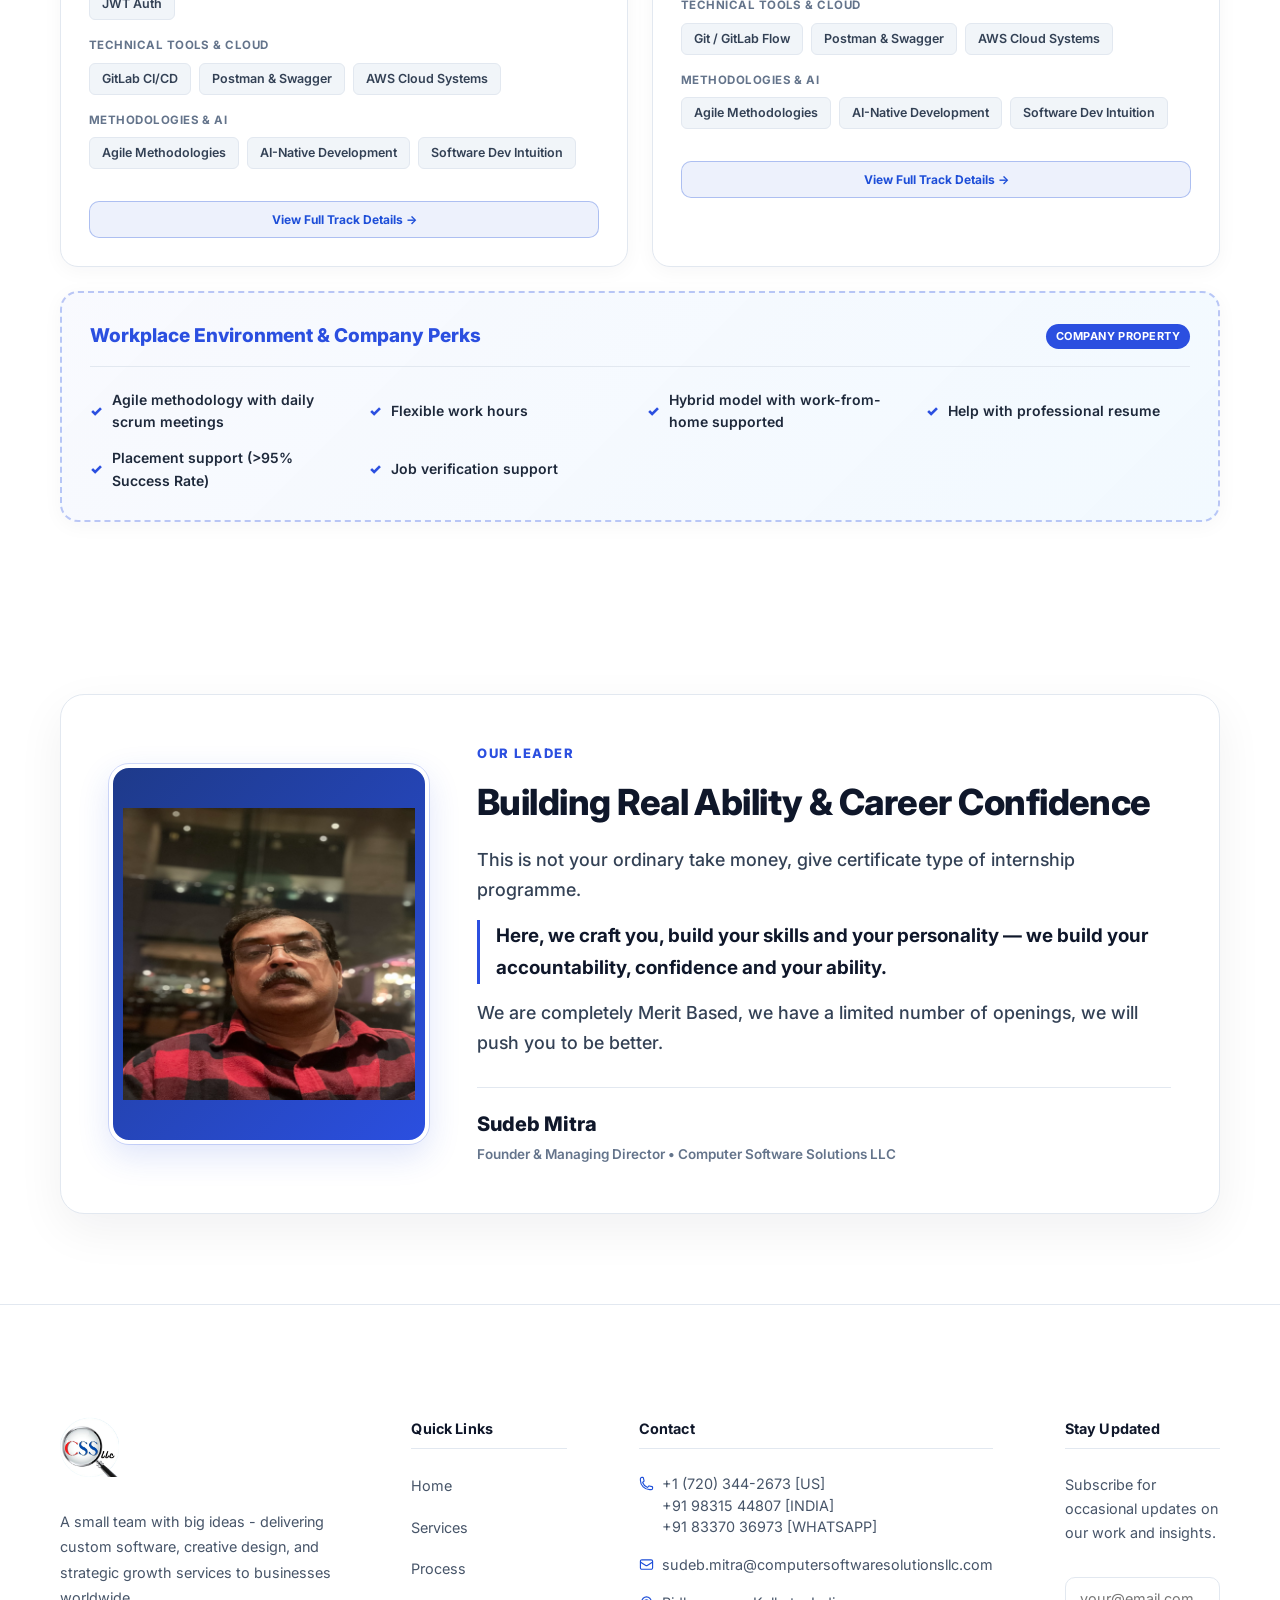
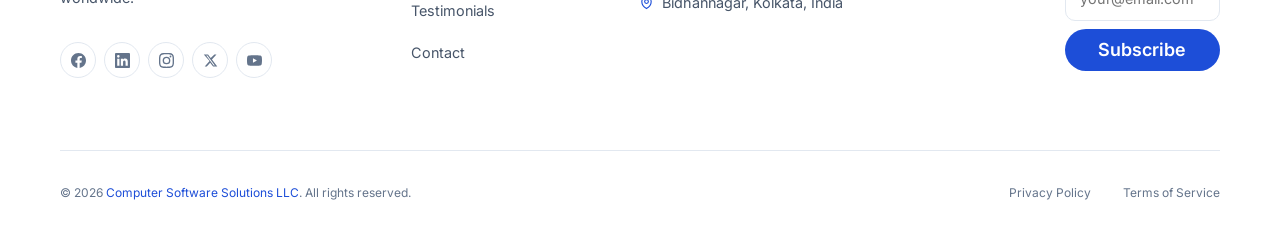
==== commit 38ba1498: "image_zoom out" ====
--- a/industrial-training.html
+++ b/industrial-training.html
@@ -419,13 +419,14 @@
     .leader-img {
       width: 100%;
       height: 100%;
-      object-fit: cover;
-      object-position: center top;
+      object-fit: contain;
+      object-position: center center;
+      padding: 10px;
       display: block;
       transition: transform 0.4s ease;
     }
     .leader-card:hover .leader-img {
-      transform: scale(1.04);
+      transform: none;
     }
     .leader-portrait-circle-fallback {
       width: 100%;
